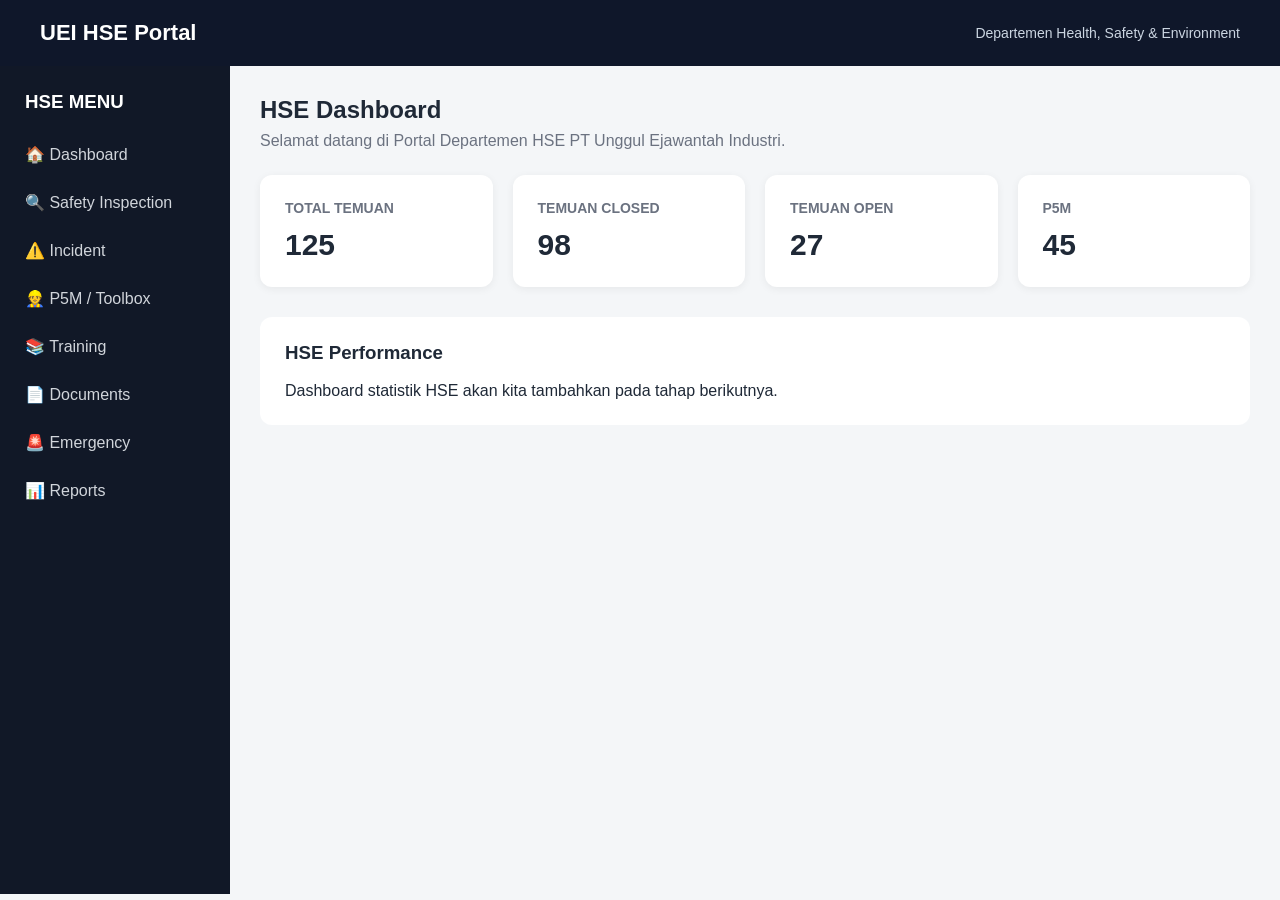
==== index.html @ fe337554 "Create index.html" ====
<!DOCTYPE html>
<html lang="id">
<head>
    <meta charset="UTF-8">
    <meta name="viewport" content="width=device-width, initial-scale=1.0">

    <title>UEI HSE Portal</title>

    <style>
        * {
            box-sizing: border-box;
            margin: 0;
            padding: 0;
        }

        body {
            font-family: Arial, sans-serif;
            background: #f4f6f8;
            color: #1f2937;
        }

        header {
            background: #0f172a;
            color: white;
            padding: 20px 40px;
            display: flex;
            justify-content: space-between;
            align-items: center;
        }

        header h1 {
            font-size: 22px;
        }

        header span {
            font-size: 14px;
            color: #cbd5e1;
        }

        .container {
            display: flex;
            min-height: calc(100vh - 72px);
        }

        .sidebar {
            width: 230px;
            background: #111827;
            color: white;
            padding: 25px 15px;
        }

        .sidebar h3 {
            margin-bottom: 20px;
            padding-left: 10px;
        }

        .sidebar a {
            display: block;
            color: #d1d5db;
            text-decoration: none;
            padding: 12px 10px;
            border-radius: 8px;
            margin-bottom: 5px;
        }

        .sidebar a:hover {
            background: #1f2937;
            color: white;
        }

        .content {
            flex: 1;
            padding: 30px;
        }

        .welcome {
            margin-bottom: 25px;
        }

        .welcome h2 {
            margin-bottom: 8px;
        }

        .welcome p {
            color: #6b7280;
        }

        .cards {
            display: grid;
            grid-template-columns: repeat(4, 1fr);
            gap: 20px;
        }

        .card {
            background: white;
            padding: 25px;
            border-radius: 12px;
            box-shadow: 0 2px 8px rgba(0,0,0,0.06);
        }

        .card h4 {
            color: #6b7280;
            margin-bottom: 12px;
            font-size: 14px;
        }

        .card .number {
            font-size: 30px;
            font-weight: bold;
        }

        .section {
            margin-top: 30px;
            background: white;
            padding: 25px;
            border-radius: 12px;
        }

        @media (max-width: 900px) {
            .cards {
                grid-template-columns: repeat(2, 1fr);
            }

            .sidebar {
                width: 190px;
            }
        }

        @media (max-width: 600px) {
            .sidebar {
                display: none;
            }

            .content {
                padding: 20px;
            }

            .cards {
                grid-template-columns: 1fr;
            }
        }
    </style>
</head>

<body>

<header>
    <h1>UEI HSE Portal</h1>
    <span>Departemen Health, Safety & Environment</span>
</header>

<div class="container">

    <aside class="sidebar">

        <h3>HSE MENU</h3>

        <a href="#">🏠 Dashboard</a>
        <a href="#">🔍 Safety Inspection</a>
        <a href="#">⚠️ Incident</a>
        <a href="#">👷 P5M / Toolbox</a>
        <a href="#">📚 Training</a>
        <a href="#">📄 Documents</a>
        <a href="#">🚨 Emergency</a>
        <a href="#">📊 Reports</a>

    </aside>

    <main class="content">

        <div class="welcome">

            <h2>HSE Dashboard</h2>

            <p>
                Selamat datang di Portal Departemen HSE
                PT Unggul Ejawantah Industri.
            </p>

        </div>

        <div class="cards">

            <div class="card">
                <h4>TOTAL TEMUAN</h4>
                <div class="number">125</div>
            </div>

            <div class="card">
                <h4>TEMUAN CLOSED</h4>
                <div class="number">98</div>
            </div>

            <div class="card">
                <h4>TEMUAN OPEN</h4>
                <div class="number">27</div>
            </div>

            <div class="card">
                <h4>P5M</h4>
                <div class="number">45</div>
            </div>

        </div>

        <div class="section">

            <h3>HSE Performance</h3>

            <br>

            <p>
                Dashboard statistik HSE akan kita tambahkan
                pada tahap berikutnya.
            </p>

        </div>

    </main>

</div>

</body>
</html>
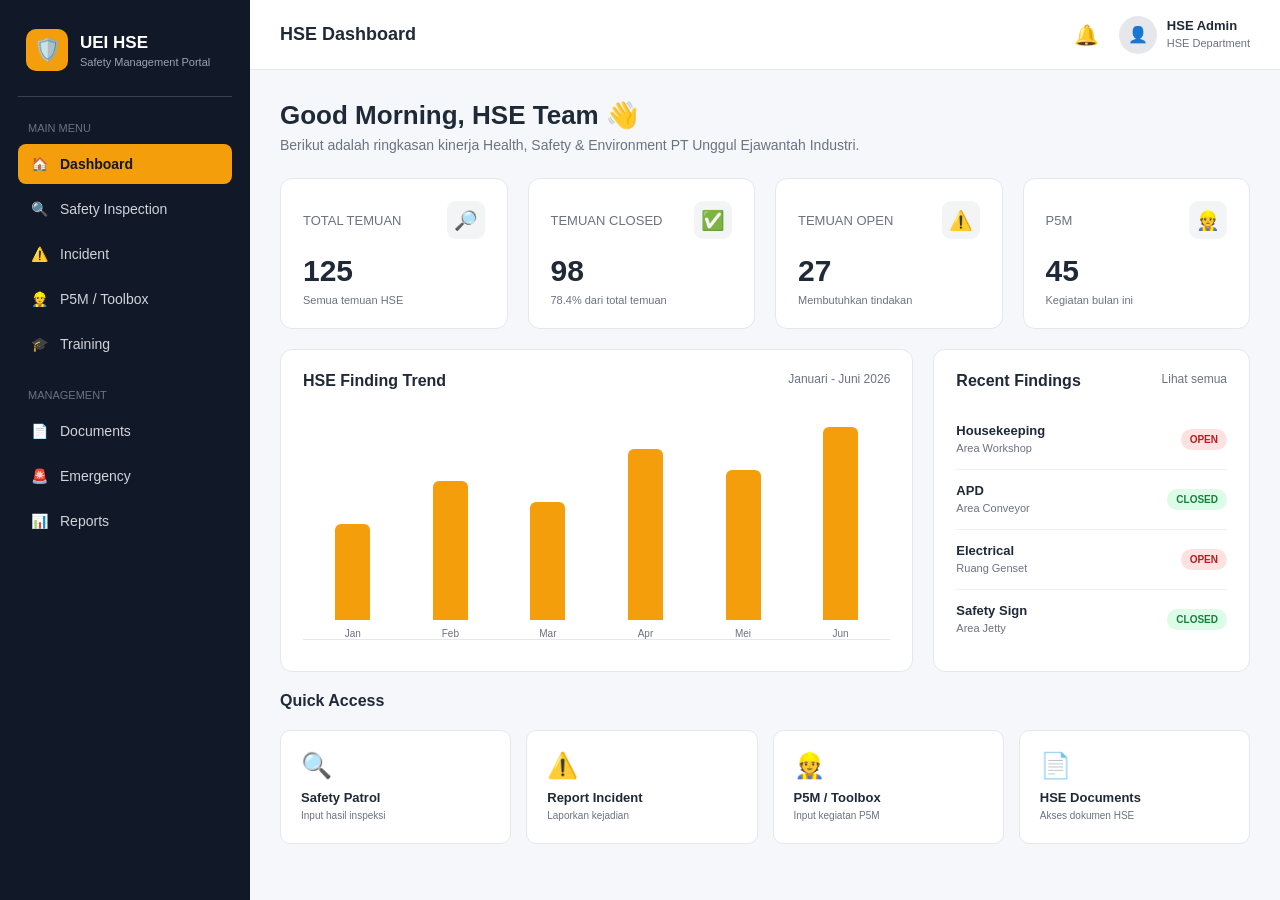
==== commit 01adf7cd: "Update index.html" ====
--- a/index.html
+++ b/index.html
@@ -8,134 +8,421 @@
 
     <style>
         * {
-            box-sizing: border-box;
             margin: 0;
             padding: 0;
+            box-sizing: border-box;
         }
 
         body {
-            font-family: Arial, sans-serif;
-            background: #f4f6f8;
+            font-family: Arial, Helvetica, sans-serif;
+            background: #f5f7fb;
             color: #1f2937;
         }
 
-        header {
-            background: #0f172a;
-            color: white;
-            padding: 20px 40px;
-            display: flex;
-            justify-content: space-between;
-            align-items: center;
-        }
-
-        header h1 {
-            font-size: 22px;
-        }
-
-        header span {
-            font-size: 14px;
-            color: #cbd5e1;
-        }
-
-        .container {
-            display: flex;
-            min-height: calc(100vh - 72px);
-        }
+        /* =========================
+           SIDEBAR
+        ========================= */
 
         .sidebar {
-            width: 230px;
+            position: fixed;
+            left: 0;
+            top: 0;
+            width: 250px;
+            height: 100vh;
             background: #111827;
             color: white;
-            padding: 25px 15px;
-        }
-
-        .sidebar h3 {
-            margin-bottom: 20px;
-            padding-left: 10px;
-        }
-
-        .sidebar a {
-            display: block;
+            padding: 24px 18px;
+        }
+
+        .logo {
+            display: flex;
+            align-items: center;
+            gap: 12px;
+            padding: 5px 8px 25px;
+            border-bottom: 1px solid #374151;
+        }
+
+        .logo-icon {
+            width: 42px;
+            height: 42px;
+            background: #f59e0b;
+            border-radius: 10px;
+            display: flex;
+            align-items: center;
+            justify-content: center;
+            font-size: 22px;
+        }
+
+        .logo h2 {
+            font-size: 17px;
+        }
+
+        .logo p {
+            font-size: 11px;
+            color: #9ca3af;
+            margin-top: 3px;
+        }
+
+        .menu-title {
+            font-size: 11px;
+            color: #6b7280;
+            margin: 25px 10px 10px;
+            text-transform: uppercase;
+        }
+
+        .menu a {
+            display: flex;
+            align-items: center;
+            gap: 12px;
+            padding: 12px 13px;
+            margin-bottom: 5px;
+            border-radius: 8px;
             color: #d1d5db;
             text-decoration: none;
-            padding: 12px 10px;
-            border-radius: 8px;
-            margin-bottom: 5px;
-        }
-
-        .sidebar a:hover {
+            font-size: 14px;
+            transition: 0.2s;
+        }
+
+        .menu a:hover {
             background: #1f2937;
             color: white;
         }
 
+        .menu a.active {
+            background: #f59e0b;
+            color: #111827;
+            font-weight: bold;
+        }
+
+        /* =========================
+           MAIN
+        ========================= */
+
+        .main {
+            margin-left: 250px;
+            min-height: 100vh;
+        }
+
+        /* TOPBAR */
+
+        .topbar {
+            height: 70px;
+            background: white;
+            border-bottom: 1px solid #e5e7eb;
+            display: flex;
+            align-items: center;
+            justify-content: space-between;
+            padding: 0 30px;
+        }
+
+        .topbar h3 {
+            font-size: 18px;
+        }
+
+        .topbar-right {
+            display: flex;
+            align-items: center;
+            gap: 20px;
+        }
+
+        .notification {
+            font-size: 20px;
+        }
+
+        .user {
+            display: flex;
+            align-items: center;
+            gap: 10px;
+        }
+
+        .avatar {
+            width: 38px;
+            height: 38px;
+            background: #e5e7eb;
+            border-radius: 50%;
+            display: flex;
+            align-items: center;
+            justify-content: center;
+        }
+
+        .user-info strong {
+            display: block;
+            font-size: 13px;
+        }
+
+        .user-info span {
+            font-size: 11px;
+            color: #6b7280;
+        }
+
+        /* CONTENT */
+
         .content {
-            flex: 1;
             padding: 30px;
         }
 
-        .welcome {
-            margin-bottom: 25px;
-        }
-
-        .welcome h2 {
-            margin-bottom: 8px;
+        .welcome h1 {
+            font-size: 26px;
+            margin-bottom: 6px;
         }
 
         .welcome p {
             color: #6b7280;
-        }
-
-        .cards {
+            font-size: 14px;
+        }
+
+        /* =========================
+           STAT CARDS
+        ========================= */
+
+        .stats {
             display: grid;
             grid-template-columns: repeat(4, 1fr);
             gap: 20px;
-        }
-
-        .card {
+            margin-top: 25px;
+        }
+
+        .stat-card {
             background: white;
-            padding: 25px;
+            padding: 22px;
             border-radius: 12px;
-            box-shadow: 0 2px 8px rgba(0,0,0,0.06);
-        }
-
-        .card h4 {
+            border: 1px solid #e5e7eb;
+        }
+
+        .stat-header {
+            display: flex;
+            justify-content: space-between;
+            align-items: center;
+        }
+
+        .stat-title {
+            font-size: 13px;
             color: #6b7280;
-            margin-bottom: 12px;
-            font-size: 14px;
-        }
-
-        .card .number {
+        }
+
+        .stat-icon {
+            width: 38px;
+            height: 38px;
+            border-radius: 9px;
+            display: flex;
+            align-items: center;
+            justify-content: center;
+            font-size: 19px;
+            background: #f3f4f6;
+        }
+
+        .stat-number {
             font-size: 30px;
             font-weight: bold;
-        }
-
-        .section {
-            margin-top: 30px;
+            margin-top: 15px;
+        }
+
+        .stat-desc {
+            font-size: 11px;
+            color: #6b7280;
+            margin-top: 6px;
+        }
+
+        /* =========================
+           GRID
+        ========================= */
+
+        .dashboard-grid {
+            display: grid;
+            grid-template-columns: 2fr 1fr;
+            gap: 20px;
+            margin-top: 20px;
+        }
+
+        .panel {
             background: white;
-            padding: 25px;
+            border: 1px solid #e5e7eb;
             border-radius: 12px;
-        }
-
-        @media (max-width: 900px) {
-            .cards {
+            padding: 22px;
+        }
+
+        .panel-header {
+            display: flex;
+            justify-content: space-between;
+            margin-bottom: 20px;
+        }
+
+        .panel-header h3 {
+            font-size: 16px;
+        }
+
+        .panel-header span {
+            font-size: 12px;
+            color: #6b7280;
+        }
+
+        /* =========================
+           CHART
+        ========================= */
+
+        .chart {
+            height: 230px;
+            display: flex;
+            align-items: end;
+            gap: 18px;
+            padding: 15px 10px 0;
+            border-bottom: 1px solid #e5e7eb;
+        }
+
+        .bar-container {
+            flex: 1;
+            height: 100%;
+            display: flex;
+            flex-direction: column;
+            justify-content: end;
+            align-items: center;
+            gap: 8px;
+        }
+
+        .bar {
+            width: 35px;
+            background: #f59e0b;
+            border-radius: 6px 6px 0 0;
+        }
+
+        .month {
+            font-size: 10px;
+            color: #6b7280;
+        }
+
+        /* =========================
+           FINDING
+        ========================= */
+
+        .finding {
+            display: flex;
+            justify-content: space-between;
+            align-items: center;
+            padding: 13px 0;
+            border-bottom: 1px solid #f0f0f0;
+        }
+
+        .finding:last-child {
+            border-bottom: none;
+        }
+
+        .finding-info strong {
+            display: block;
+            font-size: 13px;
+        }
+
+        .finding-info span {
+            font-size: 11px;
+            color: #6b7280;
+        }
+
+        .badge {
+            padding: 5px 9px;
+            border-radius: 20px;
+            font-size: 10px;
+            font-weight: bold;
+        }
+
+        .badge.open {
+            background: #fee2e2;
+            color: #b91c1c;
+        }
+
+        .badge.closed {
+            background: #dcfce7;
+            color: #15803d;
+        }
+
+        /* =========================
+           QUICK MENU
+        ========================= */
+
+        .quick-menu {
+            margin-top: 20px;
+        }
+
+        .quick-grid {
+            display: grid;
+            grid-template-columns: repeat(4, 1fr);
+            gap: 15px;
+            margin-top: 15px;
+        }
+
+        .quick-card {
+            padding: 20px;
+            background: white;
+            border: 1px solid #e5e7eb;
+            border-radius: 10px;
+            text-decoration: none;
+            color: #1f2937;
+            transition: 0.2s;
+        }
+
+        .quick-card:hover {
+            transform: translateY(-2px);
+            border-color: #f59e0b;
+        }
+
+        .quick-card .icon {
+            font-size: 25px;
+            margin-bottom: 10px;
+        }
+
+        .quick-card strong {
+            display: block;
+            font-size: 13px;
+        }
+
+        .quick-card span {
+            font-size: 10px;
+            color: #6b7280;
+        }
+
+        /* =========================
+           RESPONSIVE
+        ========================= */
+
+        @media (max-width: 1000px) {
+
+            .stats {
                 grid-template-columns: repeat(2, 1fr);
             }
 
+            .dashboard-grid {
+                grid-template-columns: 1fr;
+            }
+
+            .quick-grid {
+                grid-template-columns: repeat(2, 1fr);
+            }
+        }
+
+        @media (max-width: 700px) {
+
             .sidebar {
-                width: 190px;
+                width: 70px;
+                padding: 20px 10px;
             }
-        }
-
-        @media (max-width: 600px) {
-            .sidebar {
+
+            .logo div:not(.logo-icon),
+            .menu-title,
+            .menu a span {
                 display: none;
+            }
+
+            .menu a {
+                justify-content: center;
+            }
+
+            .main {
+                margin-left: 70px;
             }
 
             .content {
                 padding: 20px;
             }
 
-            .cards {
+            .stats {
                 grid-template-columns: 1fr;
             }
         }
@@ -144,81 +431,490 @@
 
 <body>
 
-<header>
-    <h1>UEI HSE Portal</h1>
-    <span>Departemen Health, Safety & Environment</span>
-</header>
-
-<div class="container">
-
-    <aside class="sidebar">
-
-        <h3>HSE MENU</h3>
-
-        <a href="#">🏠 Dashboard</a>
-        <a href="#">🔍 Safety Inspection</a>
-        <a href="#">⚠️ Incident</a>
-        <a href="#">👷 P5M / Toolbox</a>
-        <a href="#">📚 Training</a>
-        <a href="#">📄 Documents</a>
-        <a href="#">🚨 Emergency</a>
-        <a href="#">📊 Reports</a>
-
-    </aside>
-
-    <main class="content">
+<!-- =========================
+     SIDEBAR
+========================= -->
+
+<aside class="sidebar">
+
+    <div class="logo">
+
+        <div class="logo-icon">
+            🛡️
+        </div>
+
+        <div>
+            <h2>UEI HSE</h2>
+            <p>Safety Management Portal</p>
+        </div>
+
+    </div>
+
+    <div class="menu-title">
+        Main Menu
+    </div>
+
+    <nav class="menu">
+
+        <a href="#" class="active">
+            🏠 <span>Dashboard</span>
+        </a>
+
+        <a href="#">
+            🔍 <span>Safety Inspection</span>
+        </a>
+
+        <a href="#">
+            ⚠️ <span>Incident</span>
+        </a>
+
+        <a href="#">
+            👷 <span>P5M / Toolbox</span>
+        </a>
+
+        <a href="#">
+            🎓 <span>Training</span>
+        </a>
+
+    </nav>
+
+    <div class="menu-title">
+        Management
+    </div>
+
+    <nav class="menu">
+
+        <a href="#">
+            📄 <span>Documents</span>
+        </a>
+
+        <a href="#">
+            🚨 <span>Emergency</span>
+        </a>
+
+        <a href="#">
+            📊 <span>Reports</span>
+        </a>
+
+    </nav>
+
+</aside>
+
+
+<!-- =========================
+     MAIN
+========================= -->
+
+<main class="main">
+
+    <!-- TOPBAR -->
+
+    <header class="topbar">
+
+        <h3>HSE Dashboard</h3>
+
+        <div class="topbar-right">
+
+            <div class="notification">
+                🔔
+            </div>
+
+            <div class="user">
+
+                <div class="avatar">
+                    👤
+                </div>
+
+                <div class="user-info">
+
+                    <strong>HSE Admin</strong>
+
+                    <span>HSE Department</span>
+
+                </div>
+
+            </div>
+
+        </div>
+
+    </header>
+
+
+    <!-- CONTENT -->
+
+    <section class="content">
 
         <div class="welcome">
 
-            <h2>HSE Dashboard</h2>
+            <h1>Good Morning, HSE Team 👋</h1>
 
             <p>
-                Selamat datang di Portal Departemen HSE
-                PT Unggul Ejawantah Industri.
+                Berikut adalah ringkasan kinerja Health, Safety &
+                Environment PT Unggul Ejawantah Industri.
             </p>
 
         </div>
 
-        <div class="cards">
-
-            <div class="card">
-                <h4>TOTAL TEMUAN</h4>
-                <div class="number">125</div>
+
+        <!-- STATISTICS -->
+
+        <div class="stats">
+
+            <div class="stat-card">
+
+                <div class="stat-header">
+
+                    <span class="stat-title">
+                        TOTAL TEMUAN
+                    </span>
+
+                    <div class="stat-icon">
+                        🔎
+                    </div>
+
+                </div>
+
+                <div class="stat-number">
+                    125
+                </div>
+
+                <div class="stat-desc">
+                    Semua temuan HSE
+                </div>
+
             </div>
 
-            <div class="card">
-                <h4>TEMUAN CLOSED</h4>
-                <div class="number">98</div>
+
+            <div class="stat-card">
+
+                <div class="stat-header">
+
+                    <span class="stat-title">
+                        TEMUAN CLOSED
+                    </span>
+
+                    <div class="stat-icon">
+                        ✅
+                    </div>
+
+                </div>
+
+                <div class="stat-number">
+                    98
+                </div>
+
+                <div class="stat-desc">
+                    78.4% dari total temuan
+                </div>
+
             </div>
 
-            <div class="card">
-                <h4>TEMUAN OPEN</h4>
-                <div class="number">27</div>
+
+            <div class="stat-card">
+
+                <div class="stat-header">
+
+                    <span class="stat-title">
+                        TEMUAN OPEN
+                    </span>
+
+                    <div class="stat-icon">
+                        ⚠️
+                    </div>
+
+                </div>
+
+                <div class="stat-number">
+                    27
+                </div>
+
+                <div class="stat-desc">
+                    Membutuhkan tindakan
+                </div>
+
             </div>
 
-            <div class="card">
-                <h4>P5M</h4>
-                <div class="number">45</div>
+
+            <div class="stat-card">
+
+                <div class="stat-header">
+
+                    <span class="stat-title">
+                        P5M
+                    </span>
+
+                    <div class="stat-icon">
+                        👷
+                    </div>
+
+                </div>
+
+                <div class="stat-number">
+                    45
+                </div>
+
+                <div class="stat-desc">
+                    Kegiatan bulan ini
+                </div>
+
             </div>
 
         </div>
 
-        <div class="section">
-
-            <h3>HSE Performance</h3>
-
-            <br>
-
-            <p>
-                Dashboard statistik HSE akan kita tambahkan
-                pada tahap berikutnya.
-            </p>
+
+        <!-- CHART + FINDING -->
+
+        <div class="dashboard-grid">
+
+
+            <!-- CHART -->
+
+            <div class="panel">
+
+                <div class="panel-header">
+
+                    <h3>
+                        HSE Finding Trend
+                    </h3>
+
+                    <span>
+                        Januari - Juni 2026
+                    </span>
+
+                </div>
+
+
+                <div class="chart">
+
+                    <div class="bar-container">
+                        <div class="bar" style="height: 45%;"></div>
+                        <span class="month">Jan</span>
+                    </div>
+
+                    <div class="bar-container">
+                        <div class="bar" style="height: 65%;"></div>
+                        <span class="month">Feb</span>
+                    </div>
+
+                    <div class="bar-container">
+                        <div class="bar" style="height: 55%;"></div>
+                        <span class="month">Mar</span>
+                    </div>
+
+                    <div class="bar-container">
+                        <div class="bar" style="height: 80%;"></div>
+                        <span class="month">Apr</span>
+                    </div>
+
+                    <div class="bar-container">
+                        <div class="bar" style="height: 70%;"></div>
+                        <span class="month">Mei</span>
+                    </div>
+
+                    <div class="bar-container">
+                        <div class="bar" style="height: 90%;"></div>
+                        <span class="month">Jun</span>
+                    </div>
+
+                </div>
+
+            </div>
+
+
+            <!-- RECENT FINDINGS -->
+
+            <div class="panel">
+
+                <div class="panel-header">
+
+                    <h3>
+                        Recent Findings
+                    </h3>
+
+                    <span>
+                        Lihat semua
+                    </span>
+
+                </div>
+
+
+                <div class="finding">
+
+                    <div class="finding-info">
+
+                        <strong>
+                            Housekeeping
+                        </strong>
+
+                        <span>
+                            Area Workshop
+                        </span>
+
+                    </div>
+
+                    <span class="badge open">
+                        OPEN
+                    </span>
+
+                </div>
+
+
+                <div class="finding">
+
+                    <div class="finding-info">
+
+                        <strong>
+                            APD
+                        </strong>
+
+                        <span>
+                            Area Conveyor
+                        </span>
+
+                    </div>
+
+                    <span class="badge closed">
+                        CLOSED
+                    </span>
+
+                </div>
+
+
+                <div class="finding">
+
+                    <div class="finding-info">
+
+                        <strong>
+                            Electrical
+                        </strong>
+
+                        <span>
+                            Ruang Genset
+                        </span>
+
+                    </div>
+
+                    <span class="badge open">
+                        OPEN
+                    </span>
+
+                </div>
+
+
+                <div class="finding">
+
+                    <div class="finding-info">
+
+                        <strong>
+                            Safety Sign
+                        </strong>
+
+                        <span>
+                            Area Jetty
+                        </span>
+
+                    </div>
+
+                    <span class="badge closed">
+                        CLOSED
+                    </span>
+
+                </div>
+
+            </div>
 
         </div>
 
-    </main>
-
-</div>
+
+        <!-- QUICK ACCESS -->
+
+        <div class="quick-menu">
+
+            <div class="panel-header">
+
+                <h3>
+                    Quick Access
+                </h3>
+
+            </div>
+
+
+            <div class="quick-grid">
+
+                <a href="#" class="quick-card">
+
+                    <div class="icon">
+                        🔍
+                    </div>
+
+                    <strong>
+                        Safety Patrol
+                    </strong>
+
+                    <span>
+                        Input hasil inspeksi
+                    </span>
+
+                </a>
+
+
+                <a href="#" class="quick-card">
+
+                    <div class="icon">
+                        ⚠️
+                    </div>
+
+                    <strong>
+                        Report Incident
+                    </strong>
+
+                    <span>
+                        Laporkan kejadian
+                    </span>
+
+                </a>
+
+
+                <a href="#" class="quick-card">
+
+                    <div class="icon">
+                        👷
+                    </div>
+
+                    <strong>
+                        P5M / Toolbox
+                    </strong>
+
+                    <span>
+                        Input kegiatan P5M
+                    </span>
+
+                </a>
+
+
+                <a href="#" class="quick-card">
+
+                    <div class="icon">
+                        📄
+                    </div>
+
+                    <strong>
+                        HSE Documents
+                    </strong>
+
+                    <span>
+                        Akses dokumen HSE
+                    </span>
+
+                </a>
+
+            </div>
+
+        </div>
+
+    </section>
+
+</main>
 
 </body>
 </html>
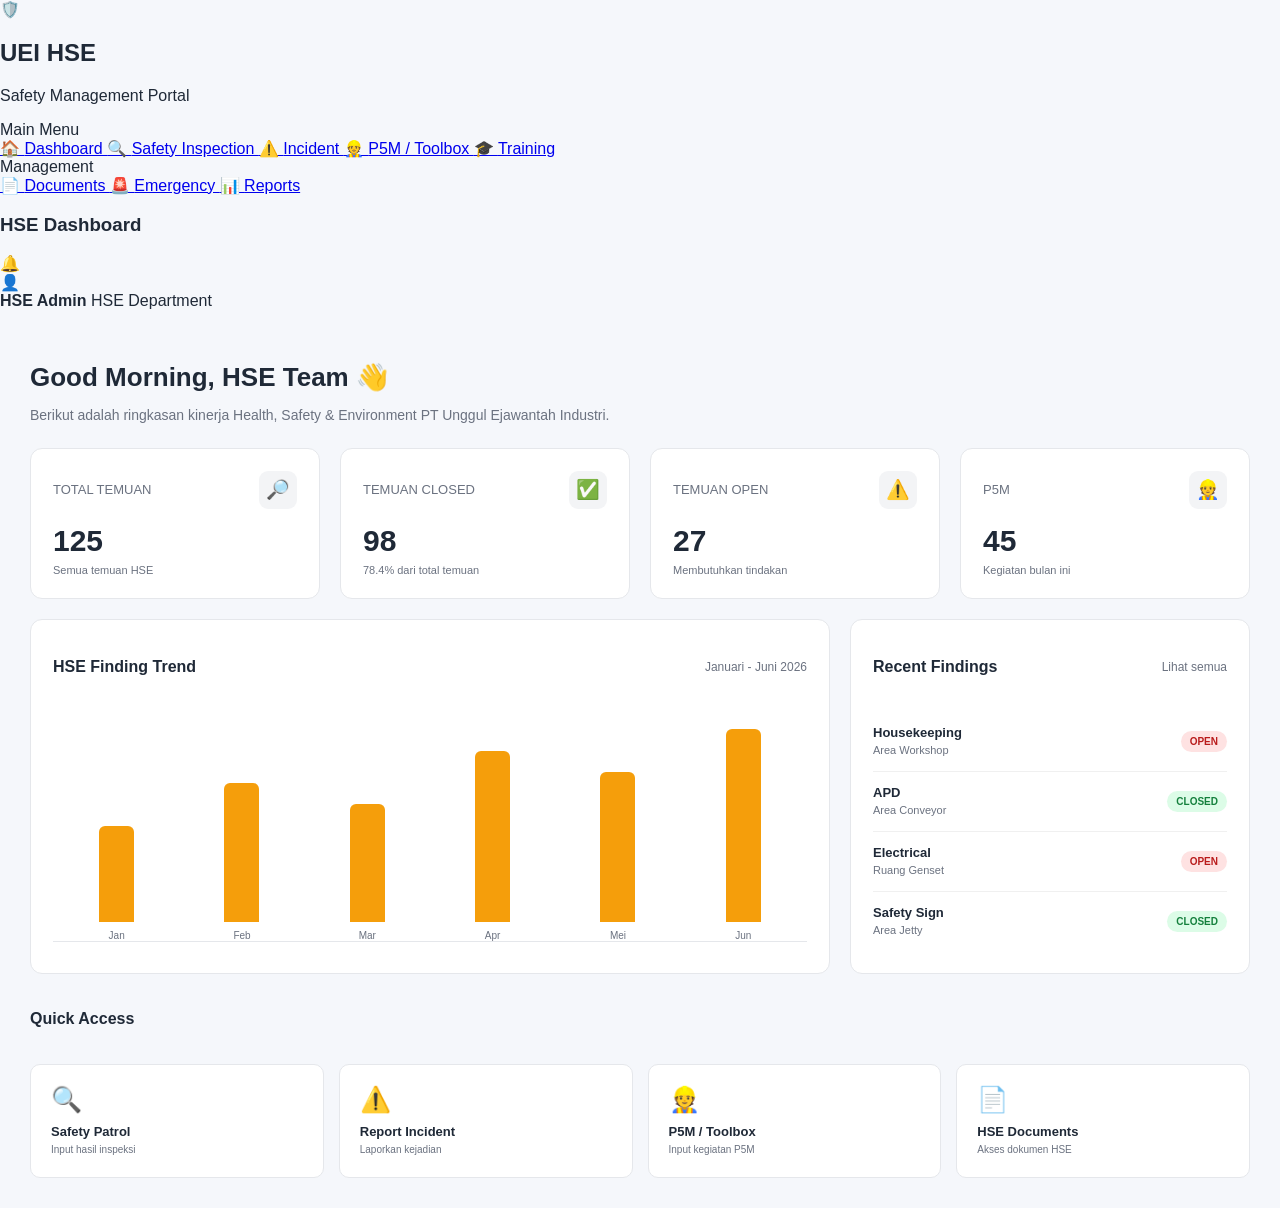
==== commit a9cb39eb: "Update index.html" ====
--- a/index.html
+++ b/index.html
@@ -1,920 +1,895 @@
 <!DOCTYPE html>
 <html lang="id">
+
 <head>
+
     <meta charset="UTF-8">
-    <meta name="viewport" content="width=device-width, initial-scale=1.0">
-
-    <title>UEI HSE Portal</title>
-
-    <style>
-        * {
-            margin: 0;
-            padding: 0;
-            box-sizing: border-box;
-        }
-
-        body {
-            font-family: Arial, Helvetica, sans-serif;
-            background: #f5f7fb;
-            color: #1f2937;
-        }
-
-        /* =========================
-           SIDEBAR
-        ========================= */
-
-        .sidebar {
-            position: fixed;
-            left: 0;
-            top: 0;
-            width: 250px;
-            height: 100vh;
-            background: #111827;
-            color: white;
-            padding: 24px 18px;
-        }
-
-        .logo {
-            display: flex;
-            align-items: center;
-            gap: 12px;
-            padding: 5px 8px 25px;
-            border-bottom: 1px solid #374151;
-        }
-
-        .logo-icon {
-            width: 42px;
-            height: 42px;
-            background: #f59e0b;
-            border-radius: 10px;
-            display: flex;
-            align-items: center;
-            justify-content: center;
-            font-size: 22px;
-        }
-
-        .logo h2 {
-            font-size: 17px;
-        }
-
-        .logo p {
-            font-size: 11px;
-            color: #9ca3af;
-            margin-top: 3px;
-        }
-
-        .menu-title {
-            font-size: 11px;
-            color: #6b7280;
-            margin: 25px 10px 10px;
-            text-transform: uppercase;
-        }
-
-        .menu a {
-            display: flex;
-            align-items: center;
-            gap: 12px;
-            padding: 12px 13px;
-            margin-bottom: 5px;
-            border-radius: 8px;
-            color: #d1d5db;
-            text-decoration: none;
-            font-size: 14px;
-            transition: 0.2s;
-        }
-
-        .menu a:hover {
-            background: #1f2937;
-            color: white;
-        }
-
-        .menu a.active {
-            background: #f59e0b;
-            color: #111827;
-            font-weight: bold;
-        }
-
-        /* =========================
-           MAIN
-        ========================= */
-
-        .main {
-            margin-left: 250px;
-            min-height: 100vh;
-        }
-
-        /* TOPBAR */
-
-        .topbar {
-            height: 70px;
-            background: white;
-            border-bottom: 1px solid #e5e7eb;
-            display: flex;
-            align-items: center;
-            justify-content: space-between;
-            padding: 0 30px;
-        }
-
-        .topbar h3 {
-            font-size: 18px;
-        }
-
-        .topbar-right {
-            display: flex;
-            align-items: center;
-            gap: 20px;
-        }
-
-        .notification {
-            font-size: 20px;
-        }
-
-        .user {
-            display: flex;
-            align-items: center;
-            gap: 10px;
-        }
-
-        .avatar {
-            width: 38px;
-            height: 38px;
-            background: #e5e7eb;
-            border-radius: 50%;
-            display: flex;
-            align-items: center;
-            justify-content: center;
-        }
-
-        .user-info strong {
-            display: block;
-            font-size: 13px;
-        }
-
-        .user-info span {
-            font-size: 11px;
-            color: #6b7280;
-        }
-
-        /* CONTENT */
-
-        .content {
-            padding: 30px;
-        }
-
-        .welcome h1 {
-            font-size: 26px;
-            margin-bottom: 6px;
-        }
-
-        .welcome p {
-            color: #6b7280;
-            font-size: 14px;
-        }
-
-        /* =========================
-           STAT CARDS
-        ========================= */
-
-        .stats {
-            display: grid;
-            grid-template-columns: repeat(4, 1fr);
-            gap: 20px;
-            margin-top: 25px;
-        }
-
-        .stat-card {
-            background: white;
-            padding: 22px;
-            border-radius: 12px;
-            border: 1px solid #e5e7eb;
-        }
-
-        .stat-header {
-            display: flex;
-            justify-content: space-between;
-            align-items: center;
-        }
-
-        .stat-title {
-            font-size: 13px;
-            color: #6b7280;
-        }
-
-        .stat-icon {
-            width: 38px;
-            height: 38px;
-            border-radius: 9px;
-            display: flex;
-            align-items: center;
-            justify-content: center;
-            font-size: 19px;
-            background: #f3f4f6;
-        }
-
-        .stat-number {
-            font-size: 30px;
-            font-weight: bold;
-            margin-top: 15px;
-        }
-
-        .stat-desc {
-            font-size: 11px;
-            color: #6b7280;
-            margin-top: 6px;
-        }
-
-        /* =========================
-           GRID
-        ========================= */
-
-        .dashboard-grid {
-            display: grid;
-            grid-template-columns: 2fr 1fr;
-            gap: 20px;
-            margin-top: 20px;
-        }
-
-        .panel {
-            background: white;
-            border: 1px solid #e5e7eb;
-            border-radius: 12px;
-            padding: 22px;
-        }
-
-        .panel-header {
-            display: flex;
-            justify-content: space-between;
-            margin-bottom: 20px;
-        }
-
-        .panel-header h3 {
-            font-size: 16px;
-        }
-
-        .panel-header span {
-            font-size: 12px;
-            color: #6b7280;
-        }
-
-        /* =========================
-           CHART
-        ========================= */
-
-        .chart {
-            height: 230px;
-            display: flex;
-            align-items: end;
-            gap: 18px;
-            padding: 15px 10px 0;
-            border-bottom: 1px solid #e5e7eb;
-        }
-
-        .bar-container {
-            flex: 1;
-            height: 100%;
-            display: flex;
-            flex-direction: column;
-            justify-content: end;
-            align-items: center;
-            gap: 8px;
-        }
-
-        .bar {
-            width: 35px;
-            background: #f59e0b;
-            border-radius: 6px 6px 0 0;
-        }
-
-        .month {
-            font-size: 10px;
-            color: #6b7280;
-        }
-
-        /* =========================
-           FINDING
-        ========================= */
-
-        .finding {
-            display: flex;
-            justify-content: space-between;
-            align-items: center;
-            padding: 13px 0;
-            border-bottom: 1px solid #f0f0f0;
-        }
-
-        .finding:last-child {
-            border-bottom: none;
-        }
-
-        .finding-info strong {
-            display: block;
-            font-size: 13px;
-        }
-
-        .finding-info span {
-            font-size: 11px;
-            color: #6b7280;
-        }
-
-        .badge {
-            padding: 5px 9px;
-            border-radius: 20px;
-            font-size: 10px;
-            font-weight: bold;
-        }
-
-        .badge.open {
-            background: #fee2e2;
-            color: #b91c1c;
-        }
-
-        .badge.closed {
-            background: #dcfce7;
-            color: #15803d;
-        }
-
-        /* =========================
-           QUICK MENU
-        ========================= */
-
-        .quick-menu {
-            margin-top: 20px;
-        }
-
-        .quick-grid {
-            display: grid;
-            grid-template-columns: repeat(4, 1fr);
-            gap: 15px;
-            margin-top: 15px;
-        }
-
-        .quick-card {
-            padding: 20px;
-            background: white;
-            border: 1px solid #e5e7eb;
-            border-radius: 10px;
-            text-decoration: none;
-            color: #1f2937;
-            transition: 0.2s;
-        }
-
-        .quick-card:hover {
-            transform: translateY(-2px);
-            border-color: #f59e0b;
-        }
-
-        .quick-card .icon {
-            font-size: 25px;
-            margin-bottom: 10px;
-        }
-
-        .quick-card strong {
-            display: block;
-            font-size: 13px;
-        }
-
-        .quick-card span {
-            font-size: 10px;
-            color: #6b7280;
-        }
-
-        /* =========================
-           RESPONSIVE
-        ========================= */
-
-        @media (max-width: 1000px) {
-
-            .stats {
-                grid-template-columns: repeat(2, 1fr);
-            }
-
-            .dashboard-grid {
-                grid-template-columns: 1fr;
-            }
-
-            .quick-grid {
-                grid-template-columns: repeat(2, 1fr);
-            }
-        }
-
-        @media (max-width: 700px) {
-
-            .sidebar {
-                width: 70px;
-                padding: 20px 10px;
-            }
-
-            .logo div:not(.logo-icon),
-            .menu-title,
-            .menu a span {
-                display: none;
-            }
-
-            .menu a {
-                justify-content: center;
-            }
-
-            .main {
-                margin-left: 70px;
-            }
-
-            .content {
-                padding: 20px;
-            }
-
-            .stats {
-                grid-template-columns: 1fr;
-            }
-        }
-    </style>
+
+    <meta name="viewport"
+          content="width=device-width, initial-scale=1.0">
+
+    <title>UEI HSE Portal - Dashboard</title>
+
+    <!-- =========================================
+         GLOBAL STYLE
+    ========================================== -->
+
+    <link rel="stylesheet"
+          href="css/global.css">
+
+
+    <!-- =========================================
+         DASHBOARD STYLE
+    ========================================== -->
+
+    <link rel="stylesheet"
+          href="css/dashboard.css">
+
 </head>
 
-<body>
-
-<!-- =========================
-     SIDEBAR
-========================= -->
-
-<aside class="sidebar">
-
-    <div class="logo">
-
-        <div class="logo-icon">
-            🛡️
+
+<body class="dashboard-page">
+
+
+    <!-- =========================================
+         SIDEBAR
+    ========================================== -->
+
+    <aside class="sidebar">
+
+
+        <!-- LOGO -->
+
+        <div class="logo">
+
+            <div class="logo-icon">
+                🛡️
+            </div>
+
+            <div>
+
+                <h2>UEI HSE</h2>
+
+                <p>
+                    Safety Management Portal
+                </p>
+
+            </div>
+
         </div>
 
-        <div>
-            <h2>UEI HSE</h2>
-            <p>Safety Management Portal</p>
+
+        <!-- MAIN MENU -->
+
+        <div class="menu-title">
+            Main Menu
         </div>
 
-    </div>
-
-    <div class="menu-title">
-        Main Menu
-    </div>
-
-    <nav class="menu">
-
-        <a href="#" class="active">
-            🏠 <span>Dashboard</span>
-        </a>
-
-        <a href="#">
-            🔍 <span>Safety Inspection</span>
-        </a>
-
-        <a href="#">
-            ⚠️ <span>Incident</span>
-        </a>
-
-        <a href="#">
-            👷 <span>P5M / Toolbox</span>
-        </a>
-
-        <a href="#">
-            🎓 <span>Training</span>
-        </a>
-
-    </nav>
-
-    <div class="menu-title">
-        Management
-    </div>
-
-    <nav class="menu">
-
-        <a href="#">
-            📄 <span>Documents</span>
-        </a>
-
-        <a href="#">
-            🚨 <span>Emergency</span>
-        </a>
-
-        <a href="#">
-            📊 <span>Reports</span>
-        </a>
-
-    </nav>
-
-</aside>
-
-
-<!-- =========================
-     MAIN
-========================= -->
-
-<main class="main">
-
-    <!-- TOPBAR -->
-
-    <header class="topbar">
-
-        <h3>HSE Dashboard</h3>
-
-        <div class="topbar-right">
-
-            <div class="notification">
-                🔔
+
+        <nav class="menu">
+
+            <a href="index.html"
+               class="active">
+
+                🏠
+
+                <span>
+                    Dashboard
+                </span>
+
+            </a>
+
+
+            <a href="inspection.html">
+
+                🔍
+
+                <span>
+                    Safety Inspection
+                </span>
+
+            </a>
+
+
+            <a href="incident.html">
+
+                ⚠️
+
+                <span>
+                    Incident
+                </span>
+
+            </a>
+
+
+            <a href="p5m.html">
+
+                👷
+
+                <span>
+                    P5M / Toolbox
+                </span>
+
+            </a>
+
+
+            <a href="training.html">
+
+                🎓
+
+                <span>
+                    Training
+                </span>
+
+            </a>
+
+        </nav>
+
+
+        <!-- MANAGEMENT -->
+
+        <div class="menu-title">
+            Management
+        </div>
+
+
+        <nav class="menu">
+
+
+            <a href="documents.html">
+
+                📄
+
+                <span>
+                    Documents
+                </span>
+
+            </a>
+
+
+            <a href="emergency.html">
+
+                🚨
+
+                <span>
+                    Emergency
+                </span>
+
+            </a>
+
+
+            <a href="reports.html">
+
+                📊
+
+                <span>
+                    Reports
+                </span>
+
+            </a>
+
+
+        </nav>
+
+
+    </aside>
+
+
+
+    <!-- =========================================
+         MAIN AREA
+    ========================================== -->
+
+    <main class="main">
+
+
+        <!-- =====================================
+             TOPBAR
+        ====================================== -->
+
+        <header class="topbar">
+
+
+            <div>
+
+                <h3>
+                    HSE Dashboard
+                </h3>
+
             </div>
 
-            <div class="user">
-
-                <div class="avatar">
-                    👤
-                </div>
-
-                <div class="user-info">
-
-                    <strong>HSE Admin</strong>
-
-                    <span>HSE Department</span>
-
-                </div>
+
+            <div class="topbar-right">
+
+
+                <!-- NOTIFICATION -->
+
+                <div class="notification">
+
+                    🔔
+
+                </div>
+
+
+                <!-- USER -->
+
+                <div class="user">
+
+
+                    <div class="avatar">
+
+                        👤
+
+                    </div>
+
+
+                    <div class="user-info">
+
+                        <strong>
+                            HSE Admin
+                        </strong>
+
+                        <span>
+                            HSE Department
+                        </span>
+
+                    </div>
+
+
+                </div>
+
 
             </div>
 
-        </div>
-
-    </header>
-
-
-    <!-- CONTENT -->
-
-    <section class="content">
-
-        <div class="welcome">
-
-            <h1>Good Morning, HSE Team 👋</h1>
-
-            <p>
-                Berikut adalah ringkasan kinerja Health, Safety &
-                Environment PT Unggul Ejawantah Industri.
-            </p>
-
-        </div>
-
-
-        <!-- STATISTICS -->
-
-        <div class="stats">
-
-            <div class="stat-card">
-
-                <div class="stat-header">
-
-                    <span class="stat-title">
-                        TOTAL TEMUAN
-                    </span>
-
-                    <div class="stat-icon">
-                        🔎
-                    </div>
-
-                </div>
-
-                <div class="stat-number">
-                    125
-                </div>
-
-                <div class="stat-desc">
-                    Semua temuan HSE
-                </div>
+
+        </header>
+
+
+
+        <!-- =====================================
+             DASHBOARD CONTENT
+        ====================================== -->
+
+        <section class="dashboard-content">
+
+
+            <!-- =================================
+                 WELCOME
+            ================================== -->
+
+            <div class="dashboard-welcome">
+
+
+                <h1>
+                    Good Morning, HSE Team 👋
+                </h1>
+
+
+                <p>
+                    Berikut adalah ringkasan kinerja
+                    Health, Safety & Environment
+                    PT Unggul Ejawantah Industri.
+                </p>
+
 
             </div>
 
 
-            <div class="stat-card">
-
-                <div class="stat-header">
-
-                    <span class="stat-title">
-                        TEMUAN CLOSED
-                    </span>
-
-                    <div class="stat-icon">
-                        ✅
-                    </div>
-
-                </div>
-
-                <div class="stat-number">
-                    98
-                </div>
-
-                <div class="stat-desc">
-                    78.4% dari total temuan
-                </div>
+
+            <!-- =================================
+                 STATISTICS
+            ================================== -->
+
+            <div class="dashboard-stats">
+
+
+                <!-- TOTAL FINDINGS -->
+
+                <div class="dashboard-stat-card">
+
+
+                    <div class="dashboard-stat-header">
+
+
+                        <span class="dashboard-stat-title">
+
+                            TOTAL TEMUAN
+
+                        </span>
+
+
+                        <div class="dashboard-stat-icon">
+
+                            🔎
+
+                        </div>
+
+
+                    </div>
+
+
+                    <div class="dashboard-stat-number">
+
+                        125
+
+                    </div>
+
+
+                    <div class="dashboard-stat-desc">
+
+                        Semua temuan HSE
+
+                    </div>
+
+
+                </div>
+
+
+
+                <!-- CLOSED -->
+
+                <div class="dashboard-stat-card">
+
+
+                    <div class="dashboard-stat-header">
+
+
+                        <span class="dashboard-stat-title">
+
+                            TEMUAN CLOSED
+
+                        </span>
+
+
+                        <div class="dashboard-stat-icon">
+
+                            ✅
+
+                        </div>
+
+
+                    </div>
+
+
+                    <div class="dashboard-stat-number">
+
+                        98
+
+                    </div>
+
+
+                    <div class="dashboard-stat-desc">
+
+                        78.4% dari total temuan
+
+                    </div>
+
+
+                </div>
+
+
+
+                <!-- OPEN -->
+
+                <div class="dashboard-stat-card">
+
+
+                    <div class="dashboard-stat-header">
+
+
+                        <span class="dashboard-stat-title">
+
+                            TEMUAN OPEN
+
+                        </span>
+
+
+                        <div class="dashboard-stat-icon">
+
+                            ⚠️
+
+                        </div>
+
+
+                    </div>
+
+
+                    <div class="dashboard-stat-number">
+
+                        27
+
+                    </div>
+
+
+                    <div class="dashboard-stat-desc">
+
+                        Membutuhkan tindakan
+
+                    </div>
+
+
+                </div>
+
+
+
+                <!-- P5M -->
+
+                <div class="dashboard-stat-card">
+
+
+                    <div class="dashboard-stat-header">
+
+
+                        <span class="dashboard-stat-title">
+
+                            P5M
+
+                        </span>
+
+
+                        <div class="dashboard-stat-icon">
+
+                            👷
+
+                        </div>
+
+
+                    </div>
+
+
+                    <div class="dashboard-stat-number">
+
+                        45
+
+                    </div>
+
+
+                    <div class="dashboard-stat-desc">
+
+                        Kegiatan bulan ini
+
+                    </div>
+
+
+                </div>
+
 
             </div>
 
 
-            <div class="stat-card">
-
-                <div class="stat-header">
-
-                    <span class="stat-title">
-                        TEMUAN OPEN
-                    </span>
-
-                    <div class="stat-icon">
-                        ⚠️
-                    </div>
-
-                </div>
-
-                <div class="stat-number">
-                    27
-                </div>
-
-                <div class="stat-desc">
-                    Membutuhkan tindakan
-                </div>
+
+            <!-- =================================
+                 DASHBOARD GRID
+            ================================== -->
+
+            <div class="dashboard-grid">
+
+
+                <!-- =================================
+                     HSE FINDING TREND
+                ================================== -->
+
+                <div class="dashboard-panel">
+
+
+                    <div class="dashboard-panel-header">
+
+
+                        <h3>
+                            HSE Finding Trend
+                        </h3>
+
+
+                        <span>
+                            Januari - Juni 2026
+                        </span>
+
+
+                    </div>
+
+
+
+                    <div class="dashboard-chart">
+
+
+                        <div class="dashboard-bar-container">
+
+                            <div class="dashboard-bar"
+                                 style="height:45%;">
+                            </div>
+
+                            <span class="dashboard-month">
+                                Jan
+                            </span>
+
+                        </div>
+
+
+                        <div class="dashboard-bar-container">
+
+                            <div class="dashboard-bar"
+                                 style="height:65%;">
+                            </div>
+
+                            <span class="dashboard-month">
+                                Feb
+                            </span>
+
+                        </div>
+
+
+                        <div class="dashboard-bar-container">
+
+                            <div class="dashboard-bar"
+                                 style="height:55%;">
+                            </div>
+
+                            <span class="dashboard-month">
+                                Mar
+                            </span>
+
+                        </div>
+
+
+                        <div class="dashboard-bar-container">
+
+                            <div class="dashboard-bar"
+                                 style="height:80%;">
+                            </div>
+
+                            <span class="dashboard-month">
+                                Apr
+                            </span>
+
+                        </div>
+
+
+                        <div class="dashboard-bar-container">
+
+                            <div class="dashboard-bar"
+                                 style="height:70%;">
+                            </div>
+
+                            <span class="dashboard-month">
+                                Mei
+                            </span>
+
+                        </div>
+
+
+                        <div class="dashboard-bar-container">
+
+                            <div class="dashboard-bar"
+                                 style="height:90%;">
+                            </div>
+
+                            <span class="dashboard-month">
+                                Jun
+                            </span>
+
+                        </div>
+
+
+                    </div>
+
+
+                </div>
+
+
+
+                <!-- =================================
+                     RECENT FINDINGS
+                ================================== -->
+
+                <div class="dashboard-panel">
+
+
+                    <div class="dashboard-panel-header">
+
+
+                        <h3>
+                            Recent Findings
+                        </h3>
+
+
+                        <span>
+                            Lihat semua
+                        </span>
+
+
+                    </div>
+
+
+
+                    <!-- FINDING 1 -->
+
+                    <div class="dashboard-finding">
+
+
+                        <div class="dashboard-finding-info">
+
+                            <strong>
+                                Housekeeping
+                            </strong>
+
+                            <span>
+                                Area Workshop
+                            </span>
+
+                        </div>
+
+
+                        <span class="dashboard-badge dashboard-badge-open">
+
+                            OPEN
+
+                        </span>
+
+
+                    </div>
+
+
+
+                    <!-- FINDING 2 -->
+
+                    <div class="dashboard-finding">
+
+
+                        <div class="dashboard-finding-info">
+
+                            <strong>
+                                APD
+                            </strong>
+
+                            <span>
+                                Area Conveyor
+                            </span>
+
+                        </div>
+
+
+                        <span class="dashboard-badge dashboard-badge-closed">
+
+                            CLOSED
+
+                        </span>
+
+
+                    </div>
+
+
+
+                    <!-- FINDING 3 -->
+
+                    <div class="dashboard-finding">
+
+
+                        <div class="dashboard-finding-info">
+
+                            <strong>
+                                Electrical
+                            </strong>
+
+                            <span>
+                                Ruang Genset
+                            </span>
+
+                        </div>
+
+
+                        <span class="dashboard-badge dashboard-badge-open">
+
+                            OPEN
+
+                        </span>
+
+
+                    </div>
+
+
+
+                    <!-- FINDING 4 -->
+
+                    <div class="dashboard-finding">
+
+
+                        <div class="dashboard-finding-info">
+
+                            <strong>
+                                Safety Sign
+                            </strong>
+
+                            <span>
+                                Area Jetty
+                            </span>
+
+                        </div>
+
+
+                        <span class="dashboard-badge dashboard-badge-closed">
+
+                            CLOSED
+
+                        </span>
+
+
+                    </div>
+
+
+                </div>
+
 
             </div>
 
 
-            <div class="stat-card">
-
-                <div class="stat-header">
-
-                    <span class="stat-title">
-                        P5M
-                    </span>
-
-                    <div class="stat-icon">
-                        👷
-                    </div>
-
-                </div>
-
-                <div class="stat-number">
-                    45
-                </div>
-
-                <div class="stat-desc">
-                    Kegiatan bulan ini
-                </div>
+
+            <!-- =================================
+                 QUICK ACCESS
+            ================================== -->
+
+            <div class="dashboard-quick">
+
+
+                <div class="dashboard-panel-header">
+
+
+                    <h3>
+                        Quick Access
+                    </h3>
+
+
+                </div>
+
+
+
+                <div class="dashboard-quick-grid">
+
+
+                    <!-- SAFETY PATROL -->
+
+                    <a href="inspection.html"
+                       class="dashboard-quick-card">
+
+
+                        <div class="dashboard-quick-icon">
+
+                            🔍
+
+                        </div>
+
+
+                        <strong>
+
+                            Safety Patrol
+
+                        </strong>
+
+
+                        <span>
+
+                            Input hasil inspeksi
+
+                        </span>
+
+
+                    </a>
+
+
+
+                    <!-- INCIDENT -->
+
+                    <a href="incident.html"
+                       class="dashboard-quick-card">
+
+
+                        <div class="dashboard-quick-icon">
+
+                            ⚠️
+
+                        </div>
+
+
+                        <strong>
+
+                            Report Incident
+
+                        </strong>
+
+
+                        <span>
+
+                            Laporkan kejadian
+
+                        </span>
+
+
+                    </a>
+
+
+
+                    <!-- P5M -->
+
+                    <a href="p5m.html"
+                       class="dashboard-quick-card">
+
+
+                        <div class="dashboard-quick-icon">
+
+                            👷
+
+                        </div>
+
+
+                        <strong>
+
+                            P5M / Toolbox
+
+                        </strong>
+
+
+                        <span>
+
+                            Input kegiatan P5M
+
+                        </span>
+
+
+                    </a>
+
+
+
+                    <!-- DOCUMENTS -->
+
+                    <a href="documents.html"
+                       class="dashboard-quick-card">
+
+
+                        <div class="dashboard-quick-icon">
+
+                            📄
+
+                        </div>
+
+
+                        <strong>
+
+                            HSE Documents
+
+                        </strong>
+
+
+                        <span>
+
+                            Akses dokumen HSE
+
+                        </span>
+
+
+                    </a>
+
+
+                </div>
+
 
             </div>
 
-        </div>
-
-
-        <!-- CHART + FINDING -->
-
-        <div class="dashboard-grid">
-
-
-            <!-- CHART -->
-
-            <div class="panel">
-
-                <div class="panel-header">
-
-                    <h3>
-                        HSE Finding Trend
-                    </h3>
-
-                    <span>
-                        Januari - Juni 2026
-                    </span>
-
-                </div>
-
-
-                <div class="chart">
-
-                    <div class="bar-container">
-                        <div class="bar" style="height: 45%;"></div>
-                        <span class="month">Jan</span>
-                    </div>
-
-                    <div class="bar-container">
-                        <div class="bar" style="height: 65%;"></div>
-                        <span class="month">Feb</span>
-                    </div>
-
-                    <div class="bar-container">
-                        <div class="bar" style="height: 55%;"></div>
-                        <span class="month">Mar</span>
-                    </div>
-
-                    <div class="bar-container">
-                        <div class="bar" style="height: 80%;"></div>
-                        <span class="month">Apr</span>
-                    </div>
-
-                    <div class="bar-container">
-                        <div class="bar" style="height: 70%;"></div>
-                        <span class="month">Mei</span>
-                    </div>
-
-                    <div class="bar-container">
-                        <div class="bar" style="height: 90%;"></div>
-                        <span class="month">Jun</span>
-                    </div>
-
-                </div>
-
-            </div>
-
-
-            <!-- RECENT FINDINGS -->
-
-            <div class="panel">
-
-                <div class="panel-header">
-
-                    <h3>
-                        Recent Findings
-                    </h3>
-
-                    <span>
-                        Lihat semua
-                    </span>
-
-                </div>
-
-
-                <div class="finding">
-
-                    <div class="finding-info">
-
-                        <strong>
-                            Housekeeping
-                        </strong>
-
-                        <span>
-                            Area Workshop
-                        </span>
-
-                    </div>
-
-                    <span class="badge open">
-                        OPEN
-                    </span>
-
-                </div>
-
-
-                <div class="finding">
-
-                    <div class="finding-info">
-
-                        <strong>
-                            APD
-                        </strong>
-
-                        <span>
-                            Area Conveyor
-                        </span>
-
-                    </div>
-
-                    <span class="badge closed">
-                        CLOSED
-                    </span>
-
-                </div>
-
-
-                <div class="finding">
-
-                    <div class="finding-info">
-
-                        <strong>
-                            Electrical
-                        </strong>
-
-                        <span>
-                            Ruang Genset
-                        </span>
-
-                    </div>
-
-                    <span class="badge open">
-                        OPEN
-                    </span>
-
-                </div>
-
-
-                <div class="finding">
-
-                    <div class="finding-info">
-
-                        <strong>
-                            Safety Sign
-                        </strong>
-
-                        <span>
-                            Area Jetty
-                        </span>
-
-                    </div>
-
-                    <span class="badge closed">
-                        CLOSED
-                    </span>
-
-                </div>
-
-            </div>
-
-        </div>
-
-
-        <!-- QUICK ACCESS -->
-
-        <div class="quick-menu">
-
-            <div class="panel-header">
-
-                <h3>
-                    Quick Access
-                </h3>
-
-            </div>
-
-
-            <div class="quick-grid">
-
-                <a href="#" class="quick-card">
-
-                    <div class="icon">
-                        🔍
-                    </div>
-
-                    <strong>
-                        Safety Patrol
-                    </strong>
-
-                    <span>
-                        Input hasil inspeksi
-                    </span>
-
-                </a>
-
-
-                <a href="#" class="quick-card">
-
-                    <div class="icon">
-                        ⚠️
-                    </div>
-
-                    <strong>
-                        Report Incident
-                    </strong>
-
-                    <span>
-                        Laporkan kejadian
-                    </span>
-
-                </a>
-
-
-                <a href="#" class="quick-card">
-
-                    <div class="icon">
-                        👷
-                    </div>
-
-                    <strong>
-                        P5M / Toolbox
-                    </strong>
-
-                    <span>
-                        Input kegiatan P5M
-                    </span>
-
-                </a>
-
-
-                <a href="#" class="quick-card">
-
-                    <div class="icon">
-                        📄
-                    </div>
-
-                    <strong>
-                        HSE Documents
-                    </strong>
-
-                    <span>
-                        Akses dokumen HSE
-                    </span>
-
-                </a>
-
-            </div>
-
-        </div>
-
-    </section>
-
-</main>
+
+        </section>
+
+
+    </main>
+
+
+
+    <!-- =========================================
+         JAVASCRIPT
+    ========================================== -->
+
+    <script src="js/global.js"></script>
+
+    <script src="js/dashboard.js"></script>
+
 
 </body>
+
 </html>
--- a/css/global.css
+++ b/css/global.css
@@ -0,0 +1,19 @@
+/* Global UEI HSE Portal Styles */
+
+:root {
+    --uei-dark: #111827;
+    --uei-orange: #f59e0b;
+    --uei-light: #f5f7fb;
+    --uei-border: #e5e7eb;
+    --uei-text: #1f2937;
+    --uei-muted: #6b7280;
+}
+
+* {
+    box-sizing: border-box;
+}
+
+body {
+    margin: 0;
+    font-family: Arial, Helvetica, sans-serif;
+}
--- a/css/dashboard.css
+++ b/css/dashboard.css
@@ -0,0 +1,260 @@
+/* =========================================
+   UEI HSE PORTAL
+   DASHBOARD STYLE
+========================================= */
+
+.dashboard-page {
+    background: #f5f7fb;
+    color: #1f2937;
+}
+
+.dashboard-content {
+    padding: 30px;
+}
+
+/* WELCOME */
+
+.dashboard-welcome {
+    margin-bottom: 25px;
+}
+
+.dashboard-welcome h1 {
+    font-size: 26px;
+    margin-bottom: 6px;
+}
+
+.dashboard-welcome p {
+    color: #6b7280;
+    font-size: 14px;
+}
+
+/* STATISTICS */
+
+.dashboard-stats {
+    display: grid;
+    grid-template-columns: repeat(4, 1fr);
+    gap: 20px;
+}
+
+.dashboard-stat-card {
+    background: white;
+    padding: 22px;
+    border-radius: 12px;
+    border: 1px solid #e5e7eb;
+}
+
+.dashboard-stat-header {
+    display: flex;
+    justify-content: space-between;
+    align-items: center;
+}
+
+.dashboard-stat-title {
+    font-size: 13px;
+    color: #6b7280;
+}
+
+.dashboard-stat-icon {
+    width: 38px;
+    height: 38px;
+    border-radius: 9px;
+    background: #f3f4f6;
+    display: flex;
+    align-items: center;
+    justify-content: center;
+    font-size: 19px;
+}
+
+.dashboard-stat-number {
+    font-size: 30px;
+    font-weight: bold;
+    margin-top: 15px;
+}
+
+.dashboard-stat-desc {
+    font-size: 11px;
+    color: #6b7280;
+    margin-top: 6px;
+}
+
+/* MAIN GRID */
+
+.dashboard-grid {
+    display: grid;
+    grid-template-columns: 2fr 1fr;
+    gap: 20px;
+    margin-top: 20px;
+}
+
+.dashboard-panel {
+    background: white;
+    border: 1px solid #e5e7eb;
+    border-radius: 12px;
+    padding: 22px;
+}
+
+.dashboard-panel-header {
+    display: flex;
+    justify-content: space-between;
+    align-items: center;
+    margin-bottom: 20px;
+}
+
+.dashboard-panel-header h3 {
+    font-size: 16px;
+}
+
+.dashboard-panel-header span {
+    font-size: 12px;
+    color: #6b7280;
+}
+
+/* CHART */
+
+.dashboard-chart {
+    height: 230px;
+    display: flex;
+    align-items: end;
+    gap: 18px;
+    padding: 15px 10px 0;
+    border-bottom: 1px solid #e5e7eb;
+}
+
+.dashboard-bar-container {
+    flex: 1;
+    height: 100%;
+    display: flex;
+    flex-direction: column;
+    justify-content: end;
+    align-items: center;
+    gap: 8px;
+}
+
+.dashboard-bar {
+    width: 35px;
+    background: #f59e0b;
+    border-radius: 6px 6px 0 0;
+}
+
+.dashboard-month {
+    font-size: 10px;
+    color: #6b7280;
+}
+
+/* FINDINGS */
+
+.dashboard-finding {
+    display: flex;
+    justify-content: space-between;
+    align-items: center;
+    padding: 13px 0;
+    border-bottom: 1px solid #f0f0f0;
+}
+
+.dashboard-finding:last-child {
+    border-bottom: none;
+}
+
+.dashboard-finding-info strong {
+    display: block;
+    font-size: 13px;
+}
+
+.dashboard-finding-info span {
+    font-size: 11px;
+    color: #6b7280;
+}
+
+/* STATUS */
+
+.dashboard-badge {
+    padding: 5px 9px;
+    border-radius: 20px;
+    font-size: 10px;
+    font-weight: bold;
+}
+
+.dashboard-badge-open {
+    background: #fee2e2;
+    color: #b91c1c;
+}
+
+.dashboard-badge-closed {
+    background: #dcfce7;
+    color: #15803d;
+}
+
+/* QUICK ACCESS */
+
+.dashboard-quick {
+    margin-top: 20px;
+}
+
+.dashboard-quick-grid {
+    display: grid;
+    grid-template-columns: repeat(4, 1fr);
+    gap: 15px;
+}
+
+.dashboard-quick-card {
+    display: block;
+    padding: 20px;
+    background: white;
+    border: 1px solid #e5e7eb;
+    border-radius: 10px;
+    text-decoration: none;
+    color: #1f2937;
+    transition: 0.2s;
+}
+
+.dashboard-quick-card:hover {
+    transform: translateY(-2px);
+    border-color: #f59e0b;
+}
+
+.dashboard-quick-icon {
+    font-size: 25px;
+    margin-bottom: 10px;
+}
+
+.dashboard-quick-card strong {
+    display: block;
+    font-size: 13px;
+}
+
+.dashboard-quick-card span {
+    font-size: 10px;
+    color: #6b7280;
+}
+
+/* RESPONSIVE */
+
+@media (max-width: 1000px) {
+
+    .dashboard-stats {
+        grid-template-columns: repeat(2, 1fr);
+    }
+
+    .dashboard-grid {
+        grid-template-columns: 1fr;
+    }
+
+    .dashboard-quick-grid {
+        grid-template-columns: repeat(2, 1fr);
+    }
+}
+
+@media (max-width: 700px) {
+
+    .dashboard-content {
+        padding: 20px;
+    }
+
+    .dashboard-stats {
+        grid-template-columns: 1fr;
+    }
+
+    .dashboard-quick-grid {
+        grid-template-columns: 1fr;
+    }
+}
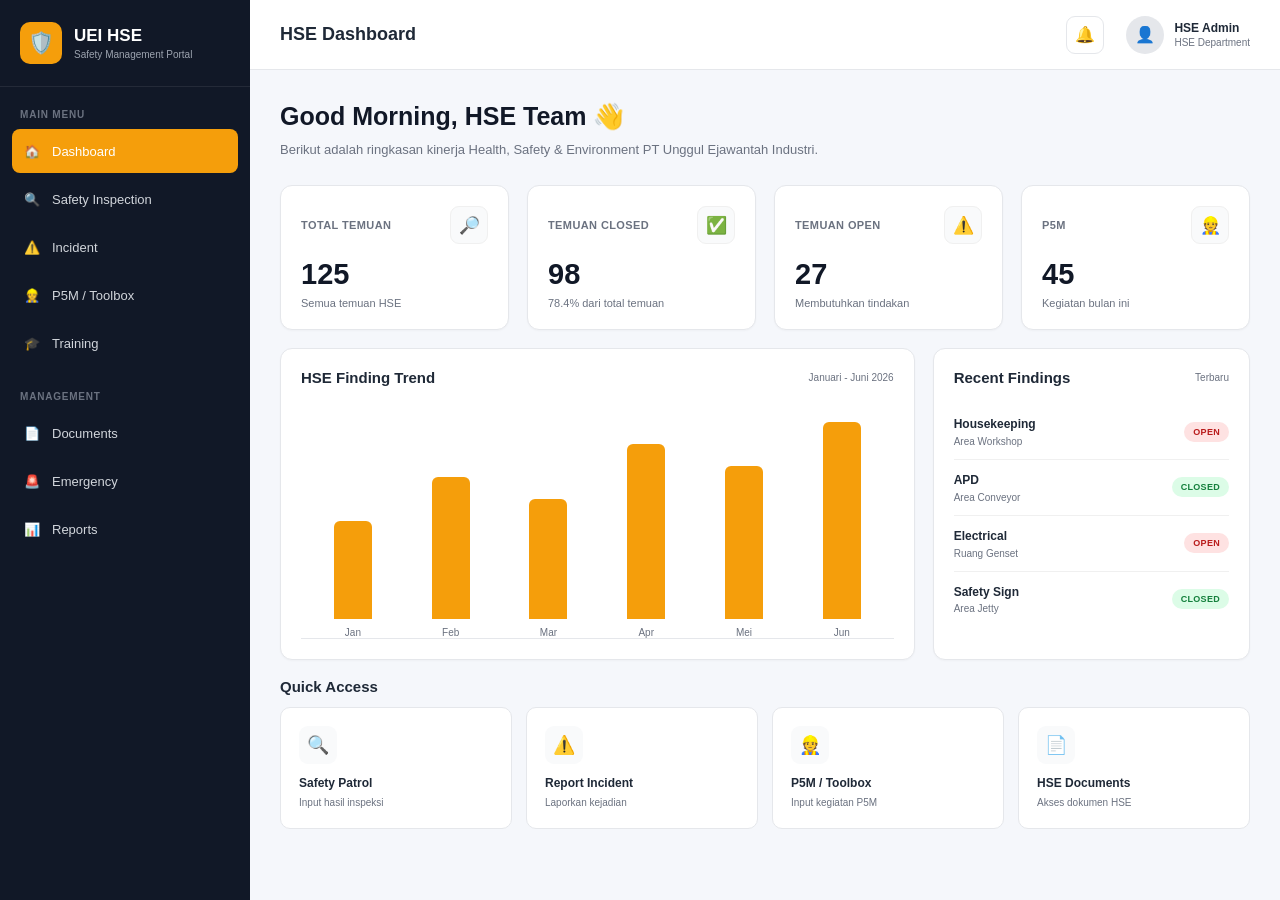
==== commit 58c72c24: "Update index.html" ====
--- a/index.html
+++ b/index.html
@@ -10,25 +10,16 @@
 
     <title>UEI HSE Portal - Dashboard</title>
 
-    <!-- =========================================
-         GLOBAL STYLE
-    ========================================== -->
-
     <link rel="stylesheet"
           href="css/global.css">
 
-
-    <!-- =========================================
-         DASHBOARD STYLE
-    ========================================== -->
-
     <link rel="stylesheet"
           href="css/dashboard.css">
 
 </head>
 
 
-<body class="dashboard-page">
+<body>
 
 
     <!-- =========================================
@@ -38,8 +29,6 @@
     <aside class="sidebar">
 
 
-        <!-- LOGO -->
-
         <div class="logo">
 
             <div class="logo-icon">
@@ -59,8 +48,6 @@
         </div>
 
 
-        <!-- MAIN MENU -->
-
         <div class="menu-title">
             Main Menu
         </div>
@@ -68,6 +55,7 @@
 
         <nav class="menu">
 
+
             <a href="index.html"
                class="active">
 
@@ -123,10 +111,9 @@
 
             </a>
 
+
         </nav>
 
-
-        <!-- MANAGEMENT -->
 
         <div class="menu-title">
             Management
@@ -177,49 +164,35 @@
 
 
     <!-- =========================================
-         MAIN AREA
+         MAIN
     ========================================== -->
 
     <main class="main">
 
 
-        <!-- =====================================
-             TOPBAR
-        ====================================== -->
+        <!-- TOPBAR -->
 
         <header class="topbar">
 
 
-            <div>
-
-                <h3>
-                    HSE Dashboard
-                </h3>
-
-            </div>
+            <h3>
+                HSE Dashboard
+            </h3>
 
 
             <div class="topbar-right">
 
 
-                <!-- NOTIFICATION -->
-
                 <div class="notification">
-
                     🔔
-
-                </div>
-
-
-                <!-- USER -->
+                </div>
+
 
                 <div class="user">
 
 
                     <div class="avatar">
-
                         👤
-
                     </div>
 
 
@@ -247,23 +220,19 @@
 
 
         <!-- =====================================
-             DASHBOARD CONTENT
+             CONTENT
         ====================================== -->
 
         <section class="dashboard-content">
 
 
-            <!-- =================================
-                 WELCOME
-            ================================== -->
+            <!-- WELCOME -->
 
             <div class="dashboard-welcome">
-
 
                 <h1>
                     Good Morning, HSE Team 👋
                 </h1>
-
 
                 <p>
                     Berikut adalah ringkasan kinerja
@@ -271,7 +240,6 @@
                     PT Unggul Ejawantah Industri.
                 </p>
 
-
             </div>
 
 
@@ -283,171 +251,119 @@
             <div class="dashboard-stats">
 
 
-                <!-- TOTAL FINDINGS -->
-
                 <div class="dashboard-stat-card">
 
 
                     <div class="dashboard-stat-header">
 
-
                         <span class="dashboard-stat-title">
-
                             TOTAL TEMUAN
-
-                        </span>
-
+                        </span>
 
                         <div class="dashboard-stat-icon">
-
                             🔎
-
-                        </div>
-
+                        </div>
 
                     </div>
 
 
                     <div class="dashboard-stat-number">
-
                         125
-
                     </div>
 
 
                     <div class="dashboard-stat-desc">
-
                         Semua temuan HSE
-
-                    </div>
-
-
-                </div>
-
-
-
-                <!-- CLOSED -->
+                    </div>
+
+
+                </div>
+
+
 
                 <div class="dashboard-stat-card">
 
 
                     <div class="dashboard-stat-header">
 
-
                         <span class="dashboard-stat-title">
-
                             TEMUAN CLOSED
-
-                        </span>
-
+                        </span>
 
                         <div class="dashboard-stat-icon">
-
                             ✅
-
-                        </div>
-
+                        </div>
 
                     </div>
 
 
                     <div class="dashboard-stat-number">
-
                         98
-
                     </div>
 
 
                     <div class="dashboard-stat-desc">
-
                         78.4% dari total temuan
-
-                    </div>
-
-
-                </div>
-
-
-
-                <!-- OPEN -->
+                    </div>
+
+
+                </div>
+
+
 
                 <div class="dashboard-stat-card">
 
 
                     <div class="dashboard-stat-header">
 
-
                         <span class="dashboard-stat-title">
-
                             TEMUAN OPEN
-
-                        </span>
-
+                        </span>
 
                         <div class="dashboard-stat-icon">
-
                             ⚠️
-
-                        </div>
-
+                        </div>
 
                     </div>
 
 
                     <div class="dashboard-stat-number">
-
                         27
-
                     </div>
 
 
                     <div class="dashboard-stat-desc">
-
                         Membutuhkan tindakan
-
-                    </div>
-
-
-                </div>
-
-
-
-                <!-- P5M -->
+                    </div>
+
+
+                </div>
+
+
 
                 <div class="dashboard-stat-card">
 
 
                     <div class="dashboard-stat-header">
 
-
                         <span class="dashboard-stat-title">
-
                             P5M
-
-                        </span>
-
+                        </span>
 
                         <div class="dashboard-stat-icon">
-
                             👷
-
-                        </div>
-
+                        </div>
 
                     </div>
 
 
                     <div class="dashboard-stat-number">
-
                         45
-
                     </div>
 
 
                     <div class="dashboard-stat-desc">
-
                         Kegiatan bulan ini
-
                     </div>
 
 
@@ -459,34 +375,28 @@
 
 
             <!-- =================================
-                 DASHBOARD GRID
+                 CHART + FINDINGS
             ================================== -->
 
             <div class="dashboard-grid">
 
 
-                <!-- =================================
-                     HSE FINDING TREND
-                ================================== -->
+                <!-- CHART -->
 
                 <div class="dashboard-panel">
 
 
                     <div class="dashboard-panel-header">
-
 
                         <h3>
                             HSE Finding Trend
                         </h3>
 
-
                         <span>
                             Januari - Juni 2026
                         </span>
 
-
-                    </div>
-
+                    </div>
 
 
                     <div class="dashboard-chart">
@@ -577,31 +487,23 @@
 
 
 
-                <!-- =================================
-                     RECENT FINDINGS
-                ================================== -->
+                <!-- RECENT FINDINGS -->
 
                 <div class="dashboard-panel">
 
 
                     <div class="dashboard-panel-header">
-
 
                         <h3>
                             Recent Findings
                         </h3>
 
-
                         <span>
-                            Lihat semua
-                        </span>
-
-
-                    </div>
-
-
-
-                    <!-- FINDING 1 -->
+                            Terbaru
+                        </span>
+
+                    </div>
+
 
                     <div class="dashboard-finding">
 
@@ -620,17 +522,13 @@
 
 
                         <span class="dashboard-badge dashboard-badge-open">
-
                             OPEN
-
-                        </span>
-
-
-                    </div>
-
-
-
-                    <!-- FINDING 2 -->
+                        </span>
+
+
+                    </div>
+
+
 
                     <div class="dashboard-finding">
 
@@ -649,17 +547,13 @@
 
 
                         <span class="dashboard-badge dashboard-badge-closed">
-
                             CLOSED
-
-                        </span>
-
-
-                    </div>
-
-
-
-                    <!-- FINDING 3 -->
+                        </span>
+
+
+                    </div>
+
+
 
                     <div class="dashboard-finding">
 
@@ -678,17 +572,13 @@
 
 
                         <span class="dashboard-badge dashboard-badge-open">
-
                             OPEN
-
-                        </span>
-
-
-                    </div>
-
-
-
-                    <!-- FINDING 4 -->
+                        </span>
+
+
+                    </div>
+
+
 
                     <div class="dashboard-finding">
 
@@ -707,9 +597,7 @@
 
 
                         <span class="dashboard-badge dashboard-badge-closed">
-
                             CLOSED
-
                         </span>
 
 
@@ -732,136 +620,101 @@
 
                 <div class="dashboard-panel-header">
 
-
                     <h3>
                         Quick Access
                     </h3>
 
-
-                </div>
-
+                </div>
 
 
                 <div class="dashboard-quick-grid">
 
-
-                    <!-- SAFETY PATROL -->
 
                     <a href="inspection.html"
                        class="dashboard-quick-card">
 
 
                         <div class="dashboard-quick-icon">
-
                             🔍
-
                         </div>
 
 
                         <strong>
-
                             Safety Patrol
-
                         </strong>
 
 
                         <span>
-
                             Input hasil inspeksi
-
                         </span>
 
 
                     </a>
 
 
-
-                    <!-- INCIDENT -->
 
                     <a href="incident.html"
                        class="dashboard-quick-card">
 
 
                         <div class="dashboard-quick-icon">
-
                             ⚠️
-
                         </div>
 
 
                         <strong>
-
                             Report Incident
-
                         </strong>
 
 
                         <span>
-
                             Laporkan kejadian
-
                         </span>
 
 
                     </a>
 
 
-
-                    <!-- P5M -->
 
                     <a href="p5m.html"
                        class="dashboard-quick-card">
 
 
                         <div class="dashboard-quick-icon">
-
                             👷
-
                         </div>
 
 
                         <strong>
-
                             P5M / Toolbox
-
                         </strong>
 
 
                         <span>
-
                             Input kegiatan P5M
-
                         </span>
 
 
                     </a>
 
 
-
-                    <!-- DOCUMENTS -->
 
                     <a href="documents.html"
                        class="dashboard-quick-card">
 
 
                         <div class="dashboard-quick-icon">
-
                             📄
-
                         </div>
 
 
                         <strong>
-
                             HSE Documents
-
                         </strong>
 
 
                         <span>
-
                             Akses dokumen HSE
-
                         </span>
 
 
@@ -881,9 +734,7 @@
 
 
 
-    <!-- =========================================
-         JAVASCRIPT
-    ========================================== -->
+    <!-- JAVASCRIPT -->
 
     <script src="js/global.js"></script>
 
--- a/css/global.css
+++ b/css/global.css
@@ -1,19 +1,432 @@
-/* Global UEI HSE Portal Styles */
+/* =========================================
+   UEI HSE PORTAL
+   GLOBAL STYLE
+========================================= */
 
 :root {
     --uei-dark: #111827;
+    --uei-dark-2: #1f2937;
+
     --uei-orange: #f59e0b;
-    --uei-light: #f5f7fb;
+    --uei-orange-dark: #d97706;
+
+    --uei-white: #ffffff;
+    --uei-bg: #f5f7fb;
+
     --uei-border: #e5e7eb;
+
     --uei-text: #1f2937;
     --uei-muted: #6b7280;
-}
+
+    --uei-success: #16a34a;
+    --uei-danger: #dc2626;
+
+    --sidebar-width: 250px;
+}
+
+
+/* =========================================
+   RESET
+========================================= */
 
 * {
+    margin: 0;
+    padding: 0;
     box-sizing: border-box;
 }
 
+
+html {
+    scroll-behavior: smooth;
+}
+
+
 body {
-    margin: 0;
-    font-family: Arial, Helvetica, sans-serif;
-}
+    font-family:
+        Arial,
+        Helvetica,
+        sans-serif;
+
+    background: var(--uei-bg);
+
+    color: var(--uei-text);
+
+    min-height: 100vh;
+}
+
+
+/* =========================================
+   LINKS
+========================================= */
+
+a {
+    color: inherit;
+
+    text-decoration: none;
+}
+
+
+/* =========================================
+   SIDEBAR
+========================================= */
+
+.sidebar {
+    position: fixed;
+
+    top: 0;
+    left: 0;
+
+    width: var(--sidebar-width);
+
+    height: 100vh;
+
+    background: var(--uei-dark);
+
+    color: var(--uei-white);
+
+    overflow-y: auto;
+
+    z-index: 1000;
+}
+
+
+/* =========================================
+   LOGO
+========================================= */
+
+.logo {
+    display: flex;
+
+    align-items: center;
+
+    gap: 12px;
+
+    padding: 22px 20px;
+
+    border-bottom:
+        1px solid
+        rgba(255, 255, 255, 0.08);
+}
+
+
+.logo-icon {
+    width: 42px;
+    height: 42px;
+
+    display: flex;
+
+    align-items: center;
+    justify-content: center;
+
+    background: var(--uei-orange);
+
+    border-radius: 10px;
+
+    font-size: 21px;
+
+    flex-shrink: 0;
+}
+
+
+.logo h2 {
+    font-size: 17px;
+
+    line-height: 1.2;
+
+    color: var(--uei-white);
+}
+
+
+.logo p {
+    margin-top: 3px;
+
+    font-size: 10px;
+
+    color: #9ca3af;
+}
+
+
+/* =========================================
+   MENU TITLE
+========================================= */
+
+.menu-title {
+    padding: 22px 20px 9px;
+
+    font-size: 10px;
+
+    font-weight: 700;
+
+    text-transform: uppercase;
+
+    letter-spacing: 0.8px;
+
+    color: #6b7280;
+}
+
+
+/* =========================================
+   MENU
+========================================= */
+
+.menu {
+    padding: 0 12px;
+}
+
+
+.menu a {
+    display: flex;
+
+    align-items: center;
+
+    gap: 12px;
+
+    min-height: 44px;
+
+    padding: 10px 12px;
+
+    margin-bottom: 4px;
+
+    border-radius: 8px;
+
+    color: #d1d5db;
+
+    font-size: 13px;
+
+    transition:
+        background 0.2s ease,
+        color 0.2s ease;
+}
+
+
+.menu a:hover {
+    background: rgba(255, 255, 255, 0.08);
+
+    color: white;
+}
+
+
+.menu a.active {
+    background: var(--uei-orange);
+
+    color: white;
+}
+
+
+.menu a span {
+    flex: 1;
+}
+
+
+/* =========================================
+   MAIN AREA
+========================================= */
+
+.main {
+    margin-left: var(--sidebar-width);
+
+    min-height: 100vh;
+
+    width: calc(100% - var(--sidebar-width));
+}
+
+
+/* =========================================
+   TOPBAR
+========================================= */
+
+.topbar {
+    height: 70px;
+
+    display: flex;
+
+    align-items: center;
+
+    justify-content: space-between;
+
+    padding: 0 30px;
+
+    background: var(--uei-white);
+
+    border-bottom:
+        1px solid
+        var(--uei-border);
+
+    position: sticky;
+
+    top: 0;
+
+    z-index: 900;
+}
+
+
+.topbar h3 {
+    font-size: 18px;
+
+    font-weight: 600;
+
+    color: var(--uei-text);
+}
+
+
+.topbar-right {
+    display: flex;
+
+    align-items: center;
+
+    gap: 22px;
+}
+
+
+/* =========================================
+   NOTIFICATION
+========================================= */
+
+.notification {
+    width: 38px;
+    height: 38px;
+
+    display: flex;
+
+    align-items: center;
+    justify-content: center;
+
+    border: 1px solid var(--uei-border);
+
+    border-radius: 9px;
+
+    background: white;
+
+    cursor: pointer;
+
+    font-size: 16px;
+}
+
+
+/* =========================================
+   USER
+========================================= */
+
+.user {
+    display: flex;
+
+    align-items: center;
+
+    gap: 10px;
+}
+
+
+.avatar {
+    width: 38px;
+    height: 38px;
+
+    display: flex;
+
+    align-items: center;
+    justify-content: center;
+
+    border-radius: 50%;
+
+    background: #e5e7eb;
+
+    font-size: 16px;
+}
+
+
+.user-info {
+    display: flex;
+
+    flex-direction: column;
+
+    gap: 2px;
+}
+
+
+.user-info strong {
+    font-size: 12px;
+
+    font-weight: 600;
+}
+
+
+.user-info span {
+    font-size: 10px;
+
+    color: var(--uei-muted);
+}
+
+
+/* =========================================
+   SCROLLBAR
+========================================= */
+
+.sidebar::-webkit-scrollbar {
+    width: 5px;
+}
+
+
+.sidebar::-webkit-scrollbar-track {
+    background: transparent;
+}
+
+
+.sidebar::-webkit-scrollbar-thumb {
+    background: #374151;
+
+    border-radius: 10px;
+}
+
+
+/* =========================================
+   RESPONSIVE
+========================================= */
+
+@media (max-width: 900px) {
+
+    :root {
+        --sidebar-width: 210px;
+    }
+
+    .topbar {
+        padding: 0 20px;
+    }
+
+}
+
+
+@media (max-width: 700px) {
+
+    .sidebar {
+        position: relative;
+
+        width: 100%;
+
+        height: auto;
+
+        max-height: none;
+    }
+
+
+    .main {
+        margin-left: 0;
+
+        width: 100%;
+    }
+
+
+    .topbar {
+        position: relative;
+
+        height: auto;
+
+        min-height: 65px;
+
+        padding: 12px 18px;
+    }
+
+
+    .user-info {
+        display: none;
+    }
+
+}
--- a/css/dashboard.css
+++ b/css/dashboard.css
@@ -3,258 +3,575 @@
    DASHBOARD STYLE
 ========================================= */
 
-.dashboard-page {
-    background: #f5f7fb;
-    color: #1f2937;
-}
+
+/* =========================================
+   DASHBOARD CONTENT
+========================================= */
 
 .dashboard-content {
     padding: 30px;
 }
 
-/* WELCOME */
+
+/* =========================================
+   WELCOME
+========================================= */
 
 .dashboard-welcome {
     margin-bottom: 25px;
 }
 
+
 .dashboard-welcome h1 {
-    font-size: 26px;
-    margin-bottom: 6px;
-}
+    margin: 0;
+
+    font-size: 25px;
+
+    line-height: 1.3;
+
+    font-weight: 700;
+
+    color: #111827;
+}
+
 
 .dashboard-welcome p {
-    color: #6b7280;
-    font-size: 14px;
-}
-
-/* STATISTICS */
+    margin-top: 7px;
+
+    font-size: 13px;
+
+    line-height: 1.6;
+
+    color: #6b7280;
+}
+
+
+/* =========================================
+   STATISTICS
+========================================= */
 
 .dashboard-stats {
     display: grid;
-    grid-template-columns: repeat(4, 1fr);
-    gap: 20px;
-}
+
+    grid-template-columns:
+        repeat(4, minmax(0, 1fr));
+
+    gap: 18px;
+}
+
 
 .dashboard-stat-card {
-    background: white;
-    padding: 22px;
+    min-width: 0;
+
+    padding: 20px;
+
+    background: #ffffff;
+
+    border:
+        1px solid
+        #e5e7eb;
+
     border-radius: 12px;
-    border: 1px solid #e5e7eb;
-}
+
+    box-shadow:
+        0 1px 2px
+        rgba(0, 0, 0, 0.03);
+
+    transition:
+        transform 0.2s ease,
+        box-shadow 0.2s ease;
+}
+
+
+.dashboard-stat-card:hover {
+    transform: translateY(-2px);
+
+    box-shadow:
+        0 5px 15px
+        rgba(0, 0, 0, 0.06);
+}
+
 
 .dashboard-stat-header {
     display: flex;
+
+    align-items: center;
+
     justify-content: space-between;
-    align-items: center;
-}
+}
+
 
 .dashboard-stat-title {
-    font-size: 13px;
-    color: #6b7280;
-}
+    font-size: 11px;
+
+    font-weight: 700;
+
+    letter-spacing: 0.4px;
+
+    color: #6b7280;
+}
+
 
 .dashboard-stat-icon {
     width: 38px;
     height: 38px;
-    border-radius: 9px;
-    background: #f3f4f6;
-    display: flex;
+
+    display: flex;
+
     align-items: center;
     justify-content: center;
-    font-size: 19px;
-}
+
+    background: #f9fafb;
+
+    border:
+        1px solid
+        #f0f0f0;
+
+    border-radius: 9px;
+
+    font-size: 17px;
+}
+
 
 .dashboard-stat-number {
-    font-size: 30px;
-    font-weight: bold;
-    margin-top: 15px;
-}
+    margin-top: 16px;
+
+    font-size: 29px;
+
+    line-height: 1;
+
+    font-weight: 700;
+
+    color: #111827;
+}
+
 
 .dashboard-stat-desc {
+    margin-top: 8px;
+
     font-size: 11px;
-    color: #6b7280;
-    margin-top: 6px;
-}
-
-/* MAIN GRID */
+
+    color: #6b7280;
+}
+
+
+/* =========================================
+   MAIN GRID
+========================================= */
 
 .dashboard-grid {
     display: grid;
-    grid-template-columns: 2fr 1fr;
-    gap: 20px;
-    margin-top: 20px;
-}
+
+    grid-template-columns:
+        minmax(0, 2fr)
+        minmax(300px, 1fr);
+
+    gap: 18px;
+
+    margin-top: 18px;
+}
+
+
+/* =========================================
+   PANEL
+========================================= */
 
 .dashboard-panel {
-    background: white;
-    border: 1px solid #e5e7eb;
+    min-width: 0;
+
+    padding: 20px;
+
+    background: #ffffff;
+
+    border:
+        1px solid
+        #e5e7eb;
+
     border-radius: 12px;
-    padding: 22px;
-}
+
+    box-shadow:
+        0 1px 2px
+        rgba(0, 0, 0, 0.03);
+}
+
 
 .dashboard-panel-header {
     display: flex;
+
+    align-items: center;
+
     justify-content: space-between;
-    align-items: center;
-    margin-bottom: 20px;
-}
+
+    gap: 15px;
+
+    margin-bottom: 18px;
+}
+
 
 .dashboard-panel-header h3 {
-    font-size: 16px;
-}
+    margin: 0;
+
+    font-size: 15px;
+
+    font-weight: 700;
+
+    color: #1f2937;
+}
+
 
 .dashboard-panel-header span {
-    font-size: 12px;
-    color: #6b7280;
-}
-
-/* CHART */
+    font-size: 10px;
+
+    color: #6b7280;
+
+    white-space: nowrap;
+}
+
+
+/* =========================================
+   CHART
+========================================= */
 
 .dashboard-chart {
-    height: 230px;
-    display: flex;
-    align-items: end;
-    gap: 18px;
-    padding: 15px 10px 0;
-    border-bottom: 1px solid #e5e7eb;
-}
+    height: 235px;
+
+    display: flex;
+
+    align-items: flex-end;
+
+    gap: 14px;
+
+    padding:
+        15px 10px 0;
+
+    border-bottom:
+        1px solid
+        #e5e7eb;
+}
+
 
 .dashboard-bar-container {
     flex: 1;
+
     height: 100%;
-    display: flex;
+
+    min-width: 0;
+
+    display: flex;
+
     flex-direction: column;
-    justify-content: end;
+
+    justify-content: flex-end;
+
     align-items: center;
+
     gap: 8px;
 }
 
+
 .dashboard-bar {
-    width: 35px;
+    width: min(38px, 70%);
+
+    min-height: 8px;
+
     background: #f59e0b;
-    border-radius: 6px 6px 0 0;
-}
+
+    border-radius:
+        6px 6px 0 0;
+
+    transition:
+        opacity 0.2s ease;
+}
+
+
+.dashboard-bar:hover {
+    opacity: 0.75;
+}
+
 
 .dashboard-month {
     font-size: 10px;
-    color: #6b7280;
-}
-
-/* FINDINGS */
+
+    color: #6b7280;
+}
+
+
+/* =========================================
+   FINDINGS
+========================================= */
 
 .dashboard-finding {
     display: flex;
+
+    align-items: center;
+
     justify-content: space-between;
-    align-items: center;
-    padding: 13px 0;
-    border-bottom: 1px solid #f0f0f0;
-}
+
+    gap: 12px;
+
+    padding: 12px 0;
+
+    border-bottom:
+        1px solid
+        #f0f0f0;
+}
+
 
 .dashboard-finding:last-child {
     border-bottom: none;
-}
+
+    padding-bottom: 0;
+}
+
+
+.dashboard-finding:first-of-type {
+    padding-top: 0;
+}
+
+
+.dashboard-finding-info {
+    min-width: 0;
+}
+
 
 .dashboard-finding-info strong {
     display: block;
-    font-size: 13px;
-}
+
+    font-size: 12px;
+
+    line-height: 1.4;
+
+    font-weight: 600;
+
+    color: #1f2937;
+}
+
 
 .dashboard-finding-info span {
-    font-size: 11px;
-    color: #6b7280;
-}
-
-/* STATUS */
+    display: block;
+
+    margin-top: 3px;
+
+    font-size: 10px;
+
+    color: #6b7280;
+}
+
+
+/* =========================================
+   STATUS BADGE
+========================================= */
 
 .dashboard-badge {
-    padding: 5px 9px;
+    flex-shrink: 0;
+
+    padding:
+        5px 9px;
+
     border-radius: 20px;
-    font-size: 10px;
-    font-weight: bold;
-}
+
+    font-size: 9px;
+
+    font-weight: 700;
+
+    letter-spacing: 0.3px;
+}
+
 
 .dashboard-badge-open {
     background: #fee2e2;
+
     color: #b91c1c;
 }
+
 
 .dashboard-badge-closed {
     background: #dcfce7;
+
     color: #15803d;
 }
 
-/* QUICK ACCESS */
+
+/* =========================================
+   QUICK ACCESS
+========================================= */
 
 .dashboard-quick {
-    margin-top: 20px;
-}
+    margin-top: 18px;
+}
+
+
+.dashboard-quick .dashboard-panel-header {
+    margin-bottom: 12px;
+}
+
 
 .dashboard-quick-grid {
     display: grid;
-    grid-template-columns: repeat(4, 1fr);
-    gap: 15px;
-}
+
+    grid-template-columns:
+        repeat(4, minmax(0, 1fr));
+
+    gap: 14px;
+}
+
 
 .dashboard-quick-card {
     display: block;
-    padding: 20px;
-    background: white;
-    border: 1px solid #e5e7eb;
+
+    min-width: 0;
+
+    padding: 18px;
+
+    background: #ffffff;
+
+    border:
+        1px solid
+        #e5e7eb;
+
     border-radius: 10px;
-    text-decoration: none;
+
     color: #1f2937;
-    transition: 0.2s;
-}
+
+    transition:
+        transform 0.2s ease,
+        border-color 0.2s ease,
+        box-shadow 0.2s ease;
+}
+
 
 .dashboard-quick-card:hover {
     transform: translateY(-2px);
+
     border-color: #f59e0b;
-}
+
+    box-shadow:
+        0 5px 15px
+        rgba(0, 0, 0, 0.05);
+}
+
 
 .dashboard-quick-icon {
-    font-size: 25px;
-    margin-bottom: 10px;
-}
+    width: 38px;
+    height: 38px;
+
+    display: flex;
+
+    align-items: center;
+    justify-content: center;
+
+    margin-bottom: 12px;
+
+    background: #f9fafb;
+
+    border-radius: 9px;
+
+    font-size: 18px;
+}
+
 
 .dashboard-quick-card strong {
     display: block;
-    font-size: 13px;
-}
+
+    font-size: 12px;
+
+    font-weight: 700;
+}
+
 
 .dashboard-quick-card span {
+    display: block;
+
+    margin-top: 5px;
+
     font-size: 10px;
-    color: #6b7280;
-}
-
-/* RESPONSIVE */
-
-@media (max-width: 1000px) {
+
+    line-height: 1.5;
+
+    color: #6b7280;
+}
+
+
+/* =========================================
+   RESPONSIVE
+========================================= */
+
+@media (max-width: 1100px) {
 
     .dashboard-stats {
-        grid-template-columns: repeat(2, 1fr);
-    }
+        grid-template-columns:
+            repeat(2, minmax(0, 1fr));
+    }
+
 
     .dashboard-grid {
         grid-template-columns: 1fr;
     }
 
+
     .dashboard-quick-grid {
-        grid-template-columns: repeat(2, 1fr);
-    }
-}
+        grid-template-columns:
+            repeat(2, minmax(0, 1fr));
+    }
+
+}
+
 
 @media (max-width: 700px) {
 
     .dashboard-content {
-        padding: 20px;
-    }
+        padding: 20px 16px;
+    }
+
+
+    .dashboard-welcome h1 {
+        font-size: 21px;
+    }
+
 
     .dashboard-stats {
         grid-template-columns: 1fr;
     }
 
+
     .dashboard-quick-grid {
         grid-template-columns: 1fr;
     }
-}
+
+
+    .dashboard-chart {
+        height: 200px;
+
+        gap: 8px;
+    }
+
+
+    .dashboard-bar {
+        width: 28px;
+    }
+
+}
+
+
+@media (max-width: 480px) {
+
+    .dashboard-content {
+        padding: 16px 12px;
+    }
+
+
+    .dashboard-panel,
+    .dashboard-stat-card {
+        padding: 16px;
+    }
+
+
+    .dashboard-panel-header {
+        align-items: flex-start;
+
+        flex-direction: column;
+
+        gap: 4px;
+    }
+
+}
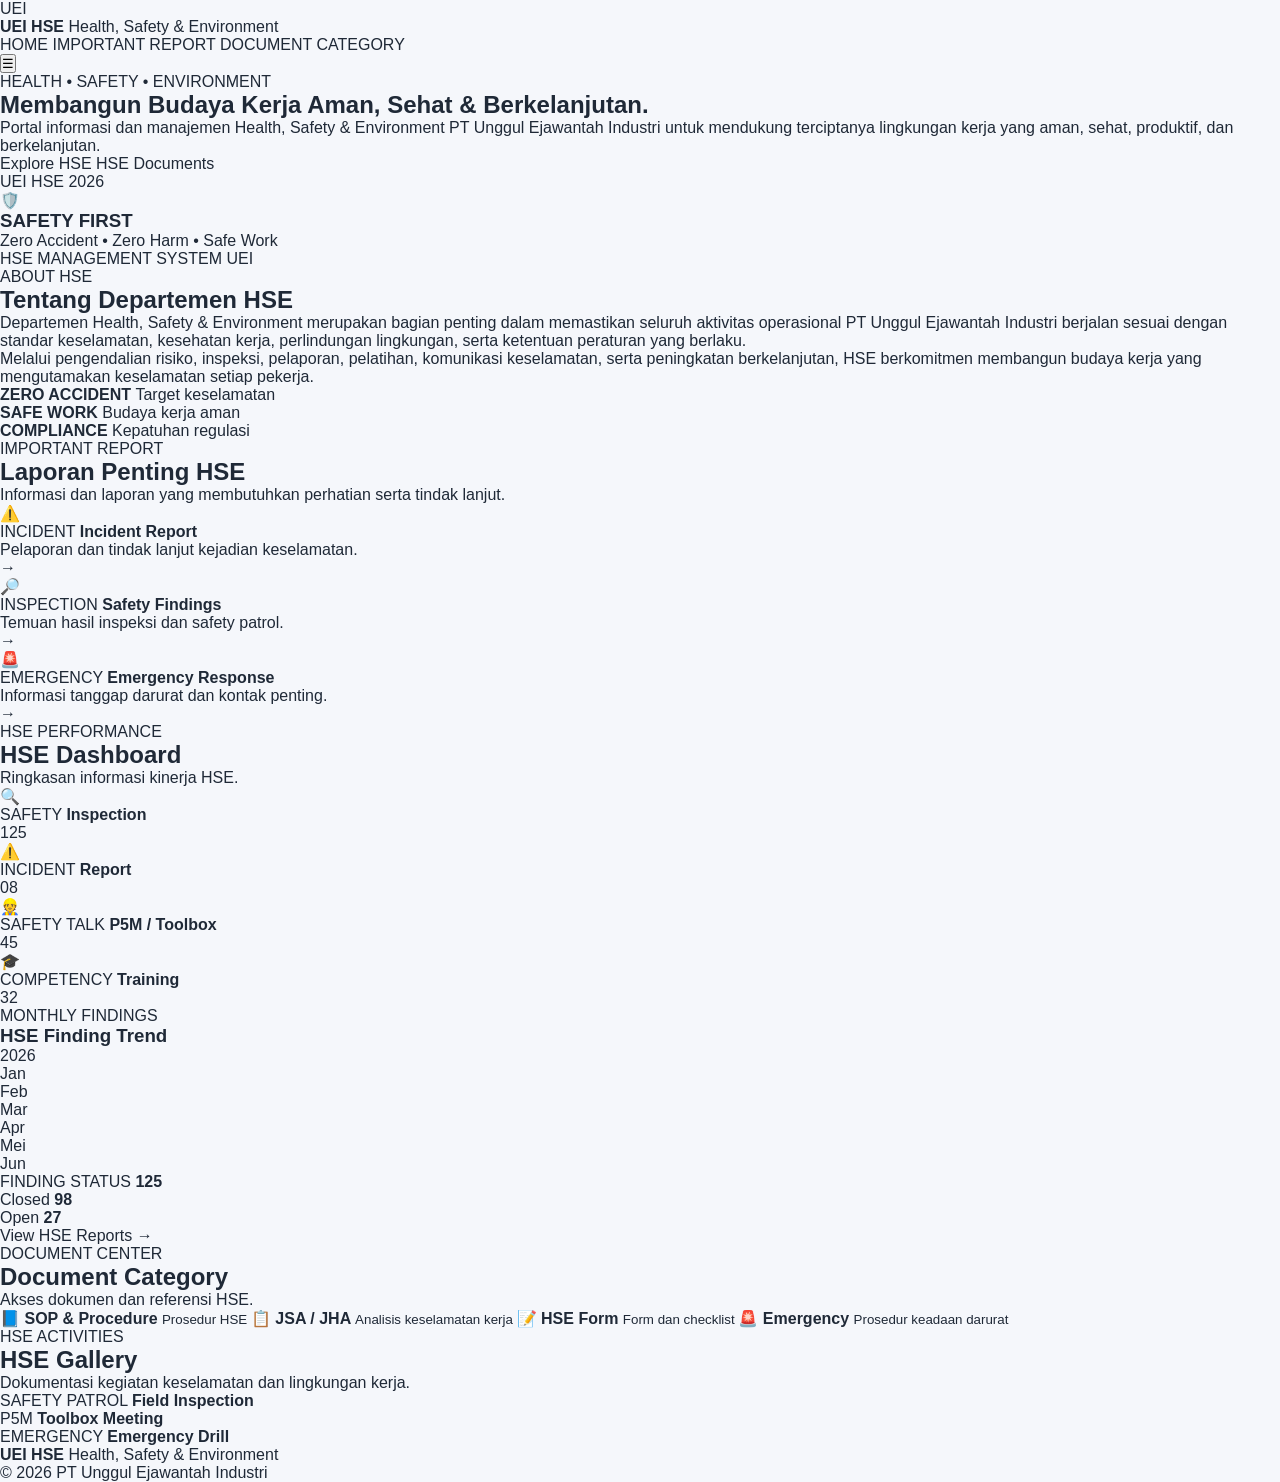
==== commit 10df1940: "Update index.html" ====
--- a/index.html
+++ b/index.html
@@ -8,472 +8,779 @@
     <meta name="viewport"
           content="width=device-width, initial-scale=1.0">
 
-    <title>UEI HSE Portal - Dashboard</title>
-
+    <title>UEI HSE | Health, Safety & Environment</title>
+
+    <!-- GLOBAL STYLE -->
     <link rel="stylesheet"
           href="css/global.css">
 
+    <!-- HOME STYLE -->
     <link rel="stylesheet"
           href="css/dashboard.css">
 
 </head>
 
 
-<body>
-
-
-    <!-- =========================================
-         SIDEBAR
-    ========================================== -->
-
-    <aside class="sidebar">
-
-
-        <div class="logo">
-
-            <div class="logo-icon">
-                🛡️
-            </div>
-
-            <div>
-
-                <h2>UEI HSE</h2>
+<body class="home-page">
+
+
+    <!-- =====================================================
+         HEADER
+    ====================================================== -->
+
+    <header class="home-header">
+
+
+        <!-- BRAND -->
+
+        <a href="index.html"
+           class="home-brand">
+
+
+            <div class="home-brand-logo">
+
+                UEI
+
+            </div>
+
+
+            <div class="home-brand-text">
+
+                <strong>
+                    UEI HSE
+                </strong>
+
+                <span>
+                    Health, Safety & Environment
+                </span>
+
+            </div>
+
+
+        </a>
+
+
+
+        <!-- NAVIGATION -->
+
+        <nav class="home-navigation">
+
+
+            <a href="index.html"
+               class="home-nav-link active">
+
+                HOME
+
+            </a>
+
+
+            <a href="#important-report"
+               class="home-nav-link">
+
+                IMPORTANT REPORT
+
+            </a>
+
+
+            <a href="#document-category"
+               class="home-nav-link">
+
+                DOCUMENT CATEGORY
+
+            </a>
+
+
+        </nav>
+
+
+
+        <!-- MOBILE MENU -->
+
+        <button class="home-menu-button"
+                type="button"
+                aria-label="Menu">
+
+            ☰
+
+        </button>
+
+
+    </header>
+
+
+
+    <!-- =====================================================
+         HERO SECTION
+    ====================================================== -->
+
+    <main>
+
+
+        <section class="home-hero">
+
+
+            <!-- HERO TEXT -->
+
+            <div class="home-hero-content">
+
+
+                <div class="home-label">
+
+                    HEALTH • SAFETY • ENVIRONMENT
+
+                </div>
+
+
+                <h1>
+
+                    Membangun Budaya Kerja
+                    <span>
+
+                        Aman, Sehat & Berkelanjutan.
+
+                    </span>
+
+                </h1>
+
 
                 <p>
-                    Safety Management Portal
+
+                    Portal informasi dan manajemen Health,
+                    Safety & Environment PT Unggul Ejawantah
+                    Industri untuk mendukung terciptanya
+                    lingkungan kerja yang aman, sehat,
+                    produktif, dan berkelanjutan.
+
                 </p>
 
-            </div>
-
-        </div>
-
-
-        <div class="menu-title">
-            Main Menu
-        </div>
-
-
-        <nav class="menu">
-
-
-            <a href="index.html"
-               class="active">
-
-                🏠
+
+                <div class="home-hero-actions">
+
+
+                    <a href="#hse-dashboard"
+                       class="home-button primary">
+
+                        Explore HSE
+
+                    </a>
+
+
+                    <a href="documents.html"
+                       class="home-button secondary">
+
+                        HSE Documents
+
+                    </a>
+
+
+                </div>
+
+
+            </div>
+
+
+
+            <!-- HERO VISUAL -->
+
+            <div class="home-hero-visual">
+
+
+                <div class="home-hero-card">
+
+
+                    <div class="hero-card-top">
+
+                        <span>
+                            UEI HSE
+                        </span>
+
+                        <span>
+                            2026
+                        </span>
+
+                    </div>
+
+
+                    <div class="hero-shield">
+
+                        🛡️
+
+                    </div>
+
+
+                    <h3>
+
+                        SAFETY FIRST
+
+                    </h3>
+
+
+                    <p>
+
+                        Zero Accident
+                        • Zero Harm
+                        • Safe Work
+
+                    </p>
+
+
+                    <div class="hero-card-line"></div>
+
+
+                    <div class="hero-card-bottom">
+
+                        <span>
+                            HSE MANAGEMENT SYSTEM
+                        </span>
+
+                        <span>
+                            UEI
+
+                        </span>
+
+                    </div>
+
+
+                </div>
+
+
+            </div>
+
+
+        </section>
+
+
+
+        <!-- =================================================
+             INTRODUCTION
+        ================================================== -->
+
+        <section class="home-introduction">
+
+
+            <div class="section-heading">
+
 
                 <span>
-                    Dashboard
+                    ABOUT HSE
                 </span>
 
-            </a>
-
-
-            <a href="inspection.html">
-
-                🔍
+
+                <h2>
+                    Tentang Departemen HSE
+                </h2>
+
+
+            </div>
+
+
+
+            <div class="introduction-grid">
+
+
+                <div class="introduction-text">
+
+
+                    <p>
+
+                        Departemen Health, Safety & Environment
+                        merupakan bagian penting dalam memastikan
+                        seluruh aktivitas operasional PT Unggul
+                        Ejawantah Industri berjalan sesuai dengan
+                        standar keselamatan, kesehatan kerja,
+                        perlindungan lingkungan, serta ketentuan
+                        peraturan yang berlaku.
+
+                    </p>
+
+
+                    <p>
+
+                        Melalui pengendalian risiko, inspeksi,
+                        pelaporan, pelatihan, komunikasi keselamatan,
+                        serta peningkatan berkelanjutan, HSE
+                        berkomitmen membangun budaya kerja yang
+                        mengutamakan keselamatan setiap pekerja.
+
+                    </p>
+
+
+                </div>
+
+
+
+                <div class="introduction-highlight">
+
+
+                    <div>
+
+                        <strong>
+                            ZERO ACCIDENT
+                        </strong>
+
+                        <span>
+                            Target keselamatan
+                        </span>
+
+                    </div>
+
+
+                    <div>
+
+                        <strong>
+                            SAFE WORK
+                        </strong>
+
+                        <span>
+                            Budaya kerja aman
+                        </span>
+
+                    </div>
+
+
+                    <div>
+
+                        <strong>
+                            COMPLIANCE
+                        </strong>
+
+                        <span>
+                            Kepatuhan regulasi
+                        </span>
+
+                    </div>
+
+
+                </div>
+
+
+            </div>
+
+
+        </section>
+
+
+
+        <!-- =================================================
+             IMPORTANT REPORT
+        ================================================== -->
+
+        <section class="home-important"
+                 id="important-report">
+
+
+            <div class="section-heading light">
+
 
                 <span>
-                    Safety Inspection
+                    IMPORTANT REPORT
                 </span>
 
-            </a>
-
-
-            <a href="incident.html">
-
-                ⚠️
+
+                <h2>
+                    Laporan Penting HSE
+                </h2>
+
+
+                <p>
+
+                    Informasi dan laporan yang membutuhkan
+                    perhatian serta tindak lanjut.
+
+                </p>
+
+
+            </div>
+
+
+
+            <div class="important-grid">
+
+
+                <a href="incident.html"
+                   class="important-card">
+
+
+                    <div class="important-icon danger">
+                        ⚠️
+                    </div>
+
+
+                    <div>
+
+                        <span>
+                            INCIDENT
+                        </span>
+
+                        <strong>
+                            Incident Report
+                        </strong>
+
+                        <p>
+                            Pelaporan dan tindak lanjut
+                            kejadian keselamatan.
+                        </p>
+
+                    </div>
+
+
+                    <div class="important-arrow">
+                        →
+                    </div>
+
+
+                </a>
+
+
+
+                <a href="inspection.html"
+                   class="important-card">
+
+
+                    <div class="important-icon warning">
+                        🔎
+                    </div>
+
+
+                    <div>
+
+                        <span>
+                            INSPECTION
+                        </span>
+
+                        <strong>
+                            Safety Findings
+                        </strong>
+
+                        <p>
+                            Temuan hasil inspeksi
+                            dan safety patrol.
+                        </p>
+
+                    </div>
+
+
+                    <div class="important-arrow">
+                        →
+                    </div>
+
+
+                </a>
+
+
+
+                <a href="emergency.html"
+                   class="important-card">
+
+
+                    <div class="important-icon emergency">
+                        🚨
+                    </div>
+
+
+                    <div>
+
+                        <span>
+                            EMERGENCY
+                        </span>
+
+                        <strong>
+                            Emergency Response
+                        </strong>
+
+                        <p>
+                            Informasi tanggap darurat
+                            dan kontak penting.
+                        </p>
+
+                    </div>
+
+
+                    <div class="important-arrow">
+                        →
+                    </div>
+
+
+                </a>
+
+
+            </div>
+
+
+        </section>
+
+
+
+        <!-- =================================================
+             HSE DASHBOARD
+        ================================================== -->
+
+        <section class="home-dashboard"
+                 id="hse-dashboard">
+
+
+            <div class="section-heading">
+
 
                 <span>
-                    Incident
+                    HSE PERFORMANCE
                 </span>
 
-            </a>
-
-
-            <a href="p5m.html">
-
-                👷
-
-                <span>
-                    P5M / Toolbox
-                </span>
-
-            </a>
-
-
-            <a href="training.html">
-
-                🎓
-
-                <span>
-                    Training
-                </span>
-
-            </a>
-
-
-        </nav>
-
-
-        <div class="menu-title">
-            Management
-        </div>
-
-
-        <nav class="menu">
-
-
-            <a href="documents.html">
-
-                📄
-
-                <span>
-                    Documents
-                </span>
-
-            </a>
-
-
-            <a href="emergency.html">
-
-                🚨
-
-                <span>
-                    Emergency
-                </span>
-
-            </a>
-
-
-            <a href="reports.html">
-
-                📊
-
-                <span>
-                    Reports
-                </span>
-
-            </a>
-
-
-        </nav>
-
-
-    </aside>
-
-
-
-    <!-- =========================================
-         MAIN
-    ========================================== -->
-
-    <main class="main">
-
-
-        <!-- TOPBAR -->
-
-        <header class="topbar">
-
-
-            <h3>
-                HSE Dashboard
-            </h3>
-
-
-            <div class="topbar-right">
-
-
-                <div class="notification">
-                    🔔
-                </div>
-
-
-                <div class="user">
-
-
-                    <div class="avatar">
-                        👤
-                    </div>
-
-
-                    <div class="user-info">
-
-                        <strong>
-                            HSE Admin
-                        </strong>
-
-                        <span>
-                            HSE Department
-                        </span>
-
-                    </div>
-
-
-                </div>
-
-
-            </div>
-
-
-        </header>
-
-
-
-        <!-- =====================================
-             CONTENT
-        ====================================== -->
-
-        <section class="dashboard-content">
-
-
-            <!-- WELCOME -->
-
-            <div class="dashboard-welcome">
-
-                <h1>
-                    Good Morning, HSE Team 👋
-                </h1>
+
+                <h2>
+                    HSE Dashboard
+                </h2>
+
 
                 <p>
-                    Berikut adalah ringkasan kinerja
-                    Health, Safety & Environment
-                    PT Unggul Ejawantah Industri.
+                    Ringkasan informasi kinerja HSE.
                 </p>
 
-            </div>
-
-
-
-            <!-- =================================
-                 STATISTICS
-            ================================== -->
-
-            <div class="dashboard-stats">
-
-
-                <div class="dashboard-stat-card">
-
-
-                    <div class="dashboard-stat-header">
-
-                        <span class="dashboard-stat-title">
-                            TOTAL TEMUAN
-                        </span>
-
-                        <div class="dashboard-stat-icon">
-                            🔎
+
+            </div>
+
+
+
+            <!-- CATEGORY CARDS -->
+
+            <div class="hse-category-grid">
+
+
+                <a href="inspection.html"
+                   class="hse-category-card">
+
+
+                    <div class="category-icon">
+                        🔍
+                    </div>
+
+
+                    <div>
+
+                        <span>
+                            SAFETY
+                        </span>
+
+                        <strong>
+                            Inspection
+                        </strong>
+
+                    </div>
+
+
+                    <div class="category-number">
+                        125
+                    </div>
+
+
+                </a>
+
+
+
+                <a href="incident.html"
+                   class="hse-category-card">
+
+
+                    <div class="category-icon">
+                        ⚠️
+                    </div>
+
+
+                    <div>
+
+                        <span>
+                            INCIDENT
+                        </span>
+
+                        <strong>
+                            Report
+                        </strong>
+
+                    </div>
+
+
+                    <div class="category-number">
+                        08
+                    </div>
+
+
+                </a>
+
+
+
+                <a href="p5m.html"
+                   class="hse-category-card">
+
+
+                    <div class="category-icon">
+                        👷
+                    </div>
+
+
+                    <div>
+
+                        <span>
+                            SAFETY TALK
+                        </span>
+
+                        <strong>
+                            P5M / Toolbox
+                        </strong>
+
+                    </div>
+
+
+                    <div class="category-number">
+                        45
+                    </div>
+
+
+                </a>
+
+
+
+                <a href="training.html"
+                   class="hse-category-card">
+
+
+                    <div class="category-icon">
+                        🎓
+                    </div>
+
+
+                    <div>
+
+                        <span>
+                            COMPETENCY
+                        </span>
+
+                        <strong>
+                            Training
+                        </strong>
+
+                    </div>
+
+
+                    <div class="category-number">
+                        32
+                    </div>
+
+
+                </a>
+
+
+            </div>
+
+
+
+            <!-- PERFORMANCE -->
+
+            <div class="performance-layout">
+
+
+                <div class="performance-card">
+
+
+                    <div class="performance-header">
+
+
+                        <div>
+
+                            <span>
+                                MONTHLY FINDINGS
+                            </span>
+
+                            <h3>
+                                HSE Finding Trend
+                            </h3>
+
                         </div>
 
-                    </div>
-
-
-                    <div class="dashboard-stat-number">
-                        125
-                    </div>
-
-
-                    <div class="dashboard-stat-desc">
-                        Semua temuan HSE
-                    </div>
-
-
-                </div>
-
-
-
-                <div class="dashboard-stat-card">
-
-
-                    <div class="dashboard-stat-header">
-
-                        <span class="dashboard-stat-title">
-                            TEMUAN CLOSED
-                        </span>
-
-                        <div class="dashboard-stat-icon">
-                            ✅
-                        </div>
-
-                    </div>
-
-
-                    <div class="dashboard-stat-number">
-                        98
-                    </div>
-
-
-                    <div class="dashboard-stat-desc">
-                        78.4% dari total temuan
-                    </div>
-
-
-                </div>
-
-
-
-                <div class="dashboard-stat-card">
-
-
-                    <div class="dashboard-stat-header">
-
-                        <span class="dashboard-stat-title">
-                            TEMUAN OPEN
-                        </span>
-
-                        <div class="dashboard-stat-icon">
-                            ⚠️
-                        </div>
-
-                    </div>
-
-
-                    <div class="dashboard-stat-number">
-                        27
-                    </div>
-
-
-                    <div class="dashboard-stat-desc">
-                        Membutuhkan tindakan
-                    </div>
-
-
-                </div>
-
-
-
-                <div class="dashboard-stat-card">
-
-
-                    <div class="dashboard-stat-header">
-
-                        <span class="dashboard-stat-title">
-                            P5M
-                        </span>
-
-                        <div class="dashboard-stat-icon">
-                            👷
-                        </div>
-
-                    </div>
-
-
-                    <div class="dashboard-stat-number">
-                        45
-                    </div>
-
-
-                    <div class="dashboard-stat-desc">
-                        Kegiatan bulan ini
-                    </div>
-
-
-                </div>
-
-
-            </div>
-
-
-
-            <!-- =================================
-                 CHART + FINDINGS
-            ================================== -->
-
-            <div class="dashboard-grid">
-
-
-                <!-- CHART -->
-
-                <div class="dashboard-panel">
-
-
-                    <div class="dashboard-panel-header">
-
-                        <h3>
-                            HSE Finding Trend
-                        </h3>
-
-                        <span>
-                            Januari - Juni 2026
-                        </span>
-
-                    </div>
-
-
-                    <div class="dashboard-chart">
-
-
-                        <div class="dashboard-bar-container">
-
-                            <div class="dashboard-bar"
-                                 style="height:45%;">
+
+                        <span class="performance-period">
+                            2026
+                        </span>
+
+
+                    </div>
+
+
+
+                    <div class="performance-chart">
+
+
+                        <div class="chart-column">
+
+                            <div class="chart-bar"
+                                 style="height:42%;">
                             </div>
 
-                            <span class="dashboard-month">
+                            <span>
                                 Jan
                             </span>
 
                         </div>
 
 
-                        <div class="dashboard-bar-container">
-
-                            <div class="dashboard-bar"
-                                 style="height:65%;">
+                        <div class="chart-column">
+
+                            <div class="chart-bar"
+                                 style="height:58%;">
                             </div>
 
-                            <span class="dashboard-month">
+                            <span>
                                 Feb
                             </span>
 
                         </div>
 
 
-                        <div class="dashboard-bar-container">
-
-                            <div class="dashboard-bar"
-                                 style="height:55%;">
+                        <div class="chart-column">
+
+                            <div class="chart-bar"
+                                 style="height:48%;">
                             </div>
 
-                            <span class="dashboard-month">
+                            <span>
                                 Mar
                             </span>
 
                         </div>
 
 
-                        <div class="dashboard-bar-container">
-
-                            <div class="dashboard-bar"
-                                 style="height:80%;">
+                        <div class="chart-column">
+
+                            <div class="chart-bar"
+                                 style="height:72%;">
                             </div>
 
-                            <span class="dashboard-month">
+                            <span>
                                 Apr
                             </span>
 
                         </div>
 
 
-                        <div class="dashboard-bar-container">
-
-                            <div class="dashboard-bar"
-                                 style="height:70%;">
+                        <div class="chart-column">
+
+                            <div class="chart-bar"
+                                 style="height:62%;">
                             </div>
 
-                            <span class="dashboard-month">
+                            <span>
                                 Mei
                             </span>
 
                         </div>
 
 
-                        <div class="dashboard-bar-container">
-
-                            <div class="dashboard-bar"
-                                 style="height:90%;">
+                        <div class="chart-column">
+
+                            <div class="chart-bar"
+                                 style="height:84%;">
                             </div>
 
-                            <span class="dashboard-month">
+                            <span>
                                 Jun
                             </span>
 
@@ -487,121 +794,79 @@
 
 
 
-                <!-- RECENT FINDINGS -->
-
-                <div class="dashboard-panel">
-
-
-                    <div class="dashboard-panel-header">
-
-                        <h3>
-                            Recent Findings
-                        </h3>
-
-                        <span>
-                            Terbaru
-                        </span>
-
-                    </div>
-
-
-                    <div class="dashboard-finding">
-
-
-                        <div class="dashboard-finding-info">
+                <!-- STATUS -->
+
+                <div class="performance-status">
+
+
+                    <div class="performance-status-header">
+
+                        <span>
+                            FINDING STATUS
+                        </span>
+
+                        <strong>
+                            125
+                        </strong>
+
+                    </div>
+
+
+                    <div class="status-progress">
+
+
+                        <div class="status-progress-bar"
+                             style="width:78%;">
+                        </div>
+
+
+                    </div>
+
+
+                    <div class="status-details">
+
+
+                        <div>
+
+                            <span class="status-dot closed">
+                            </span>
+
+                            <span>
+                                Closed
+                            </span>
 
                             <strong>
-                                Housekeeping
+                                98
                             </strong>
 
+                        </div>
+
+
+                        <div>
+
+                            <span class="status-dot open">
+                            </span>
+
                             <span>
-                                Area Workshop
+                                Open
                             </span>
 
+                            <strong>
+                                27
+                            </strong>
+
                         </div>
 
 
-                        <span class="dashboard-badge dashboard-badge-open">
-                            OPEN
-                        </span>
-
-
-                    </div>
-
-
-
-                    <div class="dashboard-finding">
-
-
-                        <div class="dashboard-finding-info">
-
-                            <strong>
-                                APD
-                            </strong>
-
-                            <span>
-                                Area Conveyor
-                            </span>
-
-                        </div>
-
-
-                        <span class="dashboard-badge dashboard-badge-closed">
-                            CLOSED
-                        </span>
-
-
-                    </div>
-
-
-
-                    <div class="dashboard-finding">
-
-
-                        <div class="dashboard-finding-info">
-
-                            <strong>
-                                Electrical
-                            </strong>
-
-                            <span>
-                                Ruang Genset
-                            </span>
-
-                        </div>
-
-
-                        <span class="dashboard-badge dashboard-badge-open">
-                            OPEN
-                        </span>
-
-
-                    </div>
-
-
-
-                    <div class="dashboard-finding">
-
-
-                        <div class="dashboard-finding-info">
-
-                            <strong>
-                                Safety Sign
-                            </strong>
-
-                            <span>
-                                Area Jetty
-                            </span>
-
-                        </div>
-
-
-                        <span class="dashboard-badge dashboard-badge-closed">
-                            CLOSED
-                        </span>
-
-
-                    </div>
+                    </div>
+
+
+                    <a href="reports.html"
+                       class="status-link">
+
+                        View HSE Reports →
+
+                    </a>
 
 
                 </div>
@@ -610,120 +875,214 @@
             </div>
 
 
-
-            <!-- =================================
-                 QUICK ACCESS
-            ================================== -->
-
-            <div class="dashboard-quick">
-
-
-                <div class="dashboard-panel-header">
-
-                    <h3>
-                        Quick Access
-                    </h3>
+        </section>
+
+
+
+        <!-- =================================================
+             DOCUMENT CATEGORY
+        ================================================== -->
+
+        <section class="home-documents"
+                 id="document-category">
+
+
+            <div class="section-heading">
+
+
+                <span>
+                    DOCUMENT CENTER
+                </span>
+
+
+                <h2>
+                    Document Category
+                </h2>
+
+
+                <p>
+                    Akses dokumen dan referensi HSE.
+                </p>
+
+
+            </div>
+
+
+
+            <div class="document-grid">
+
+
+                <a href="documents.html"
+                   class="document-card">
+
+                    <span>
+                        📘
+                    </span>
+
+                    <strong>
+                        SOP & Procedure
+                    </strong>
+
+                    <small>
+                        Prosedur HSE
+                    </small>
+
+                </a>
+
+
+                <a href="documents.html"
+                   class="document-card">
+
+                    <span>
+                        📋
+                    </span>
+
+                    <strong>
+                        JSA / JHA
+                    </strong>
+
+                    <small>
+                        Analisis keselamatan kerja
+                    </small>
+
+                </a>
+
+
+                <a href="documents.html"
+                   class="document-card">
+
+                    <span>
+                        📝
+                    </span>
+
+                    <strong>
+                        HSE Form
+                    </strong>
+
+                    <small>
+                        Form dan checklist
+                    </small>
+
+                </a>
+
+
+                <a href="emergency.html"
+                   class="document-card">
+
+                    <span>
+                        🚨
+                    </span>
+
+                    <strong>
+                        Emergency
+                    </strong>
+
+                    <small>
+                        Prosedur keadaan darurat
+                    </small>
+
+                </a>
+
+
+            </div>
+
+
+        </section>
+
+
+
+        <!-- =================================================
+             GALLERY
+        ================================================== -->
+
+        <section class="home-gallery">
+
+
+            <div class="section-heading">
+
+
+                <span>
+                    HSE ACTIVITIES
+                </span>
+
+
+                <h2>
+                    HSE Gallery
+                </h2>
+
+
+                <p>
+                    Dokumentasi kegiatan keselamatan
+                    dan lingkungan kerja.
+                </p>
+
+
+            </div>
+
+
+
+            <div class="gallery-grid">
+
+
+                <div class="gallery-item gallery-one">
+
+
+                    <div class="gallery-overlay">
+
+                        <span>
+                            SAFETY PATROL
+                        </span>
+
+                        <strong>
+                            Field Inspection
+                        </strong>
+
+                    </div>
+
 
                 </div>
 
 
-                <div class="dashboard-quick-grid">
-
-
-                    <a href="inspection.html"
-                       class="dashboard-quick-card">
-
-
-                        <div class="dashboard-quick-icon">
-                            🔍
-                        </div>
-
-
-                        <strong>
-                            Safety Patrol
-                        </strong>
-
-
-                        <span>
-                            Input hasil inspeksi
-                        </span>
-
-
-                    </a>
-
-
-
-                    <a href="incident.html"
-                       class="dashboard-quick-card">
-
-
-                        <div class="dashboard-quick-icon">
-                            ⚠️
-                        </div>
-
-
-                        <strong>
-                            Report Incident
-                        </strong>
-
-
-                        <span>
-                            Laporkan kejadian
-                        </span>
-
-
-                    </a>
-
-
-
-                    <a href="p5m.html"
-                       class="dashboard-quick-card">
-
-
-                        <div class="dashboard-quick-icon">
-                            👷
-                        </div>
-
-
-                        <strong>
-                            P5M / Toolbox
-                        </strong>
-
-
-                        <span>
-                            Input kegiatan P5M
-                        </span>
-
-
-                    </a>
-
-
-
-                    <a href="documents.html"
-                       class="dashboard-quick-card">
-
-
-                        <div class="dashboard-quick-icon">
-                            📄
-                        </div>
-
-
-                        <strong>
-                            HSE Documents
-                        </strong>
-
-
-                        <span>
-                            Akses dokumen HSE
-                        </span>
-
-
-                    </a>
+
+                <div class="gallery-item gallery-two">
+
+
+                    <div class="gallery-overlay">
+
+                        <span>
+                            P5M
+                        </span>
+
+                        <strong>
+                            Toolbox Meeting
+                        </strong>
+
+                    </div>
 
 
                 </div>
 
 
+
+                <div class="gallery-item gallery-three">
+
+
+                    <div class="gallery-overlay">
+
+                        <span>
+                            EMERGENCY
+                        </span>
+
+                        <strong>
+                            Emergency Drill
+                        </strong>
+
+                    </div>
+
+
+                </div>
+
+
             </div>
 
 
@@ -734,6 +1093,37 @@
 
 
 
+    <!-- =====================================================
+         FOOTER
+    ====================================================== -->
+
+    <footer class="home-footer">
+
+
+        <div>
+
+            <strong>
+                UEI HSE
+            </strong>
+
+            <span>
+                Health, Safety & Environment
+            </span>
+
+        </div>
+
+
+        <div>
+
+            © 2026 PT Unggul Ejawantah Industri
+
+        </div>
+
+
+    </footer>
+
+
+
     <!-- JAVASCRIPT -->
 
     <script src="js/global.js"></script>
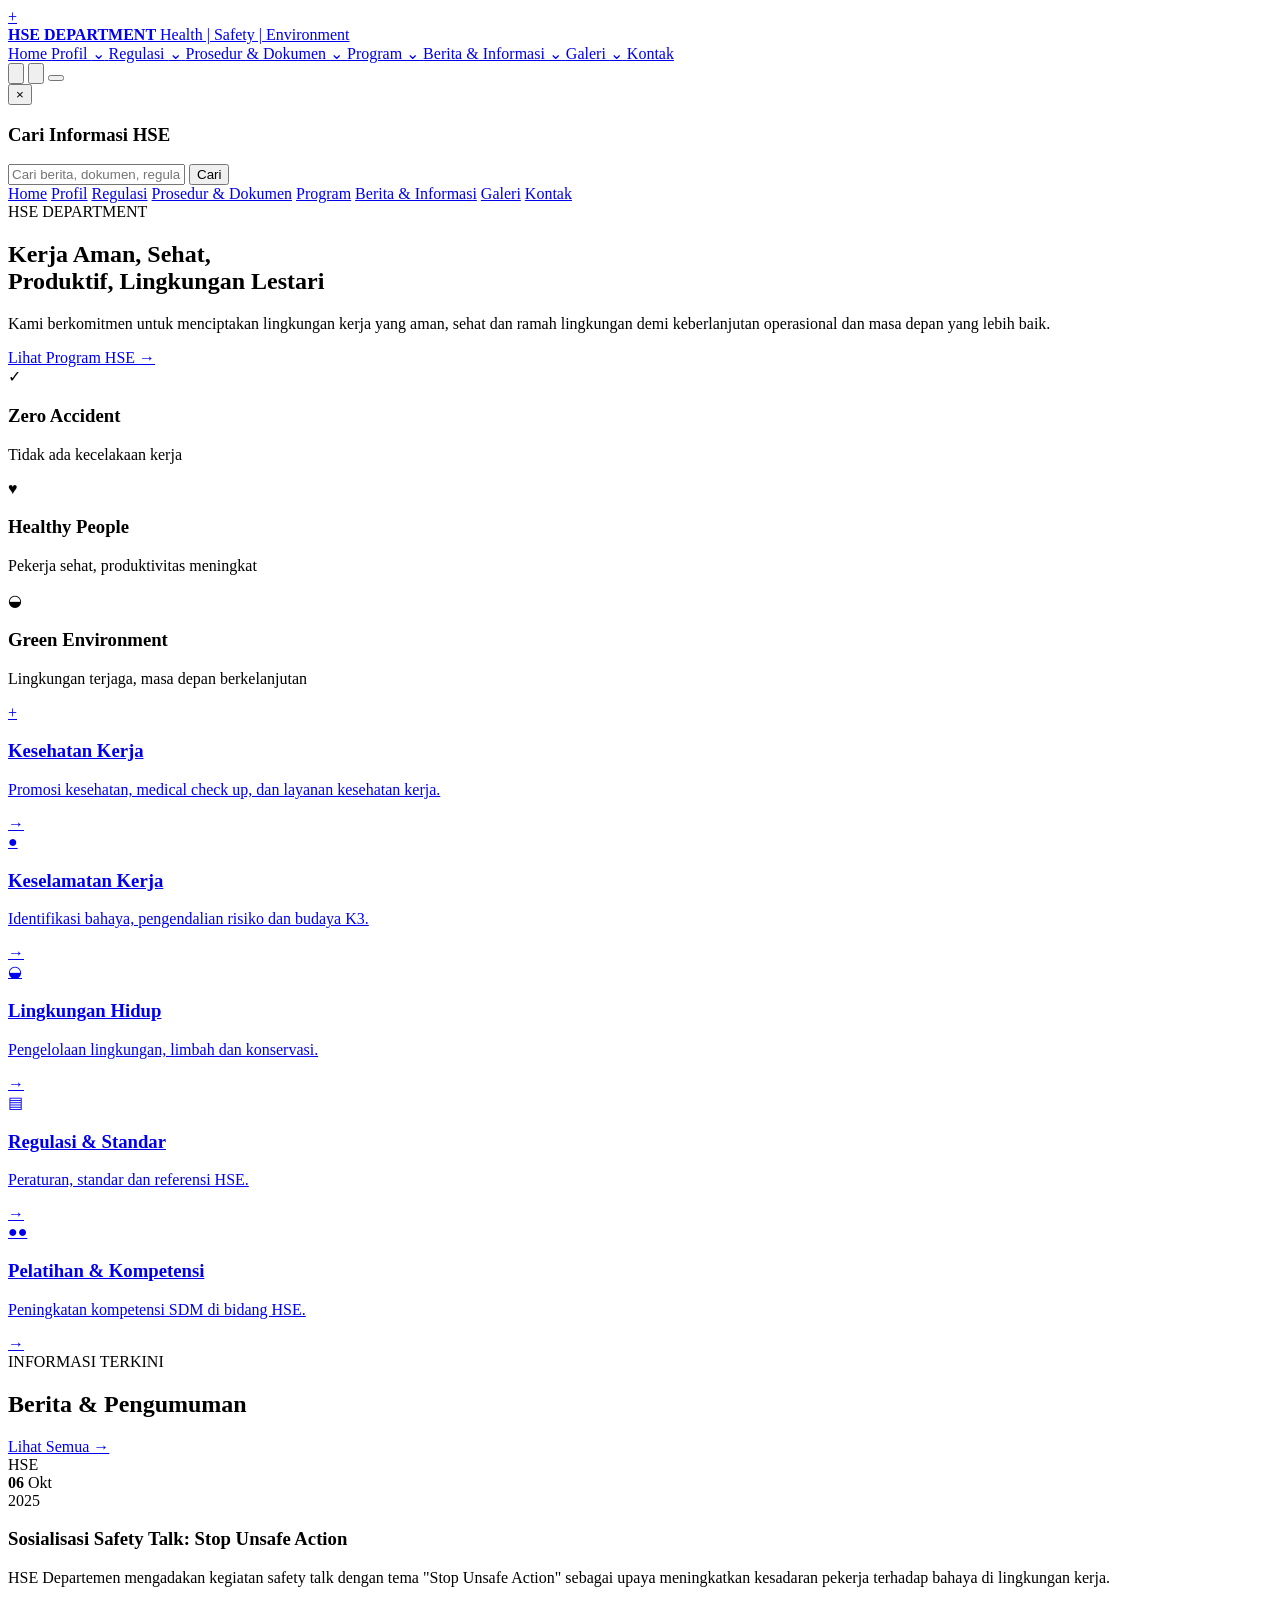
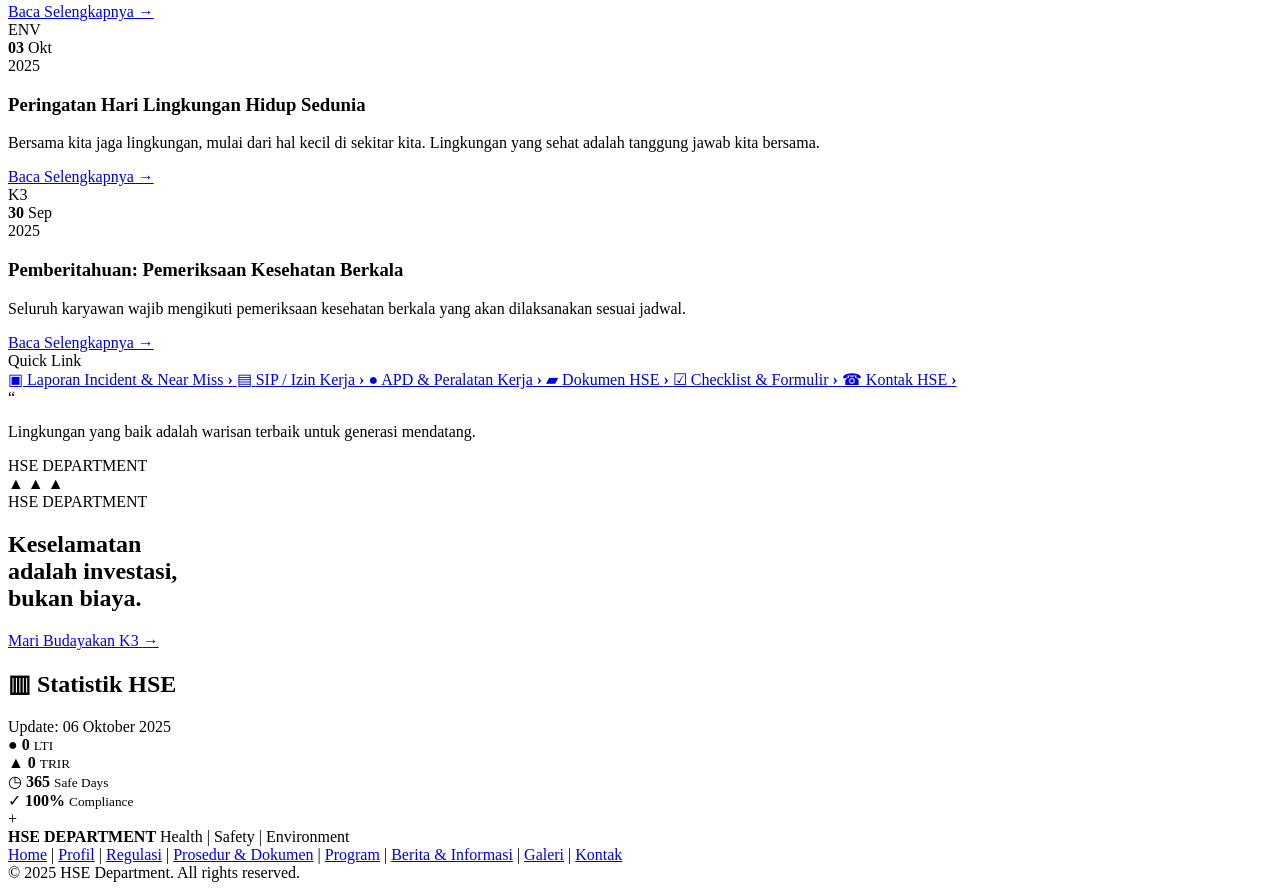
==== commit 7504f3a2: "Update index.html" ====
--- a/index.html
+++ b/index.html
@@ -1,1136 +1,775 @@
 <!DOCTYPE html>
 <html lang="id">
-
 <head>
-
     <meta charset="UTF-8">
-
-    <meta name="viewport"
-          content="width=device-width, initial-scale=1.0">
-
-    <title>UEI HSE | Health, Safety & Environment</title>
-
-    <!-- GLOBAL STYLE -->
-    <link rel="stylesheet"
-          href="css/global.css">
-
-    <!-- HOME STYLE -->
-    <link rel="stylesheet"
-          href="css/dashboard.css">
-
+    <meta name="viewport" content="width=device-width, initial-scale=1.0">
+
+    <title>HSE Department | Health Safety Environment</title>
+
+    <meta
+        name="description"
+        content="HSE Department - Health, Safety & Environment"
+    >
+
+    <!-- Google Font -->
+    <link rel="preconnect" href="https://fonts.googleapis.com">
+    <link rel="preconnect" href="https://fonts.gstatic.com" crossorigin>
+    <link
+        href="https://fonts.googleapis.com/css2?family=Inter:wght@400;500;600;700;800&display=swap"
+        rel="stylesheet"
+    >
+
+    <!-- Home CSS -->
+    <link rel="stylesheet" href="css/home.css">
 </head>
 
-
-<body class="home-page">
-
+<body>
 
     <!-- =====================================================
          HEADER
     ====================================================== -->
-
-    <header class="home-header">
-
-
-        <!-- BRAND -->
-
-        <a href="index.html"
-           class="home-brand">
-
-
-            <div class="home-brand-logo">
-
-                UEI
-
-            </div>
-
-
-            <div class="home-brand-text">
-
-                <strong>
-                    UEI HSE
-                </strong>
-
-                <span>
-                    Health, Safety & Environment
-                </span>
-
-            </div>
-
-
-        </a>
-
-
-
-        <!-- NAVIGATION -->
-
-        <nav class="home-navigation">
-
-
-            <a href="index.html"
-               class="home-nav-link active">
-
-                HOME
+    <header class="site-header">
+
+        <div class="container header-inner">
+
+            <!-- Logo -->
+            <a href="index.html" class="brand">
+
+                <div class="brand-logo">
+                    <div class="brand-logo-inner">
+                        +
+                    </div>
+                </div>
+
+                <div class="brand-text">
+                    <strong>HSE DEPARTMENT</strong>
+                    <span>Health | Safety | Environment</span>
+                </div>
 
             </a>
 
 
-            <a href="#important-report"
-               class="home-nav-link">
-
-                IMPORTANT REPORT
-
-            </a>
-
-
-            <a href="#document-category"
-               class="home-nav-link">
-
-                DOCUMENT CATEGORY
-
-            </a>
-
-
-        </nav>
-
-
-
-        <!-- MOBILE MENU -->
-
-        <button class="home-menu-button"
-                type="button"
-                aria-label="Menu">
-
-            ☰
-
-        </button>
-
+            <!-- Desktop Navigation -->
+            <nav class="main-nav">
+
+                <a href="index.html" class="nav-link active">
+                    Home
+                </a>
+
+                <a href="#" class="nav-link dropdown">
+                    Profil
+                    <span>⌄</span>
+                </a>
+
+                <a href="#" class="nav-link dropdown">
+                    Regulasi
+                    <span>⌄</span>
+                </a>
+
+                <a href="#" class="nav-link dropdown">
+                    Prosedur & Dokumen
+                    <span>⌄</span>
+                </a>
+
+                <a href="#" class="nav-link dropdown">
+                    Program
+                    <span>⌄</span>
+                </a>
+
+                <a href="#" class="nav-link dropdown">
+                    Berita & Informasi
+                    <span>⌄</span>
+                </a>
+
+                <a href="#" class="nav-link dropdown">
+                    Galeri
+                    <span>⌄</span>
+                </a>
+
+                <a href="#" class="nav-link">
+                    Kontak
+                </a>
+
+            </nav>
+
+
+            <!-- Header Actions -->
+            <div class="header-actions">
+
+                <button
+                    class="icon-button"
+                    id="searchButton"
+                    aria-label="Cari"
+                >
+                    <svg viewBox="0 0 24 24">
+                        <circle cx="11" cy="11" r="7"></circle>
+                        <line x1="16.5" y1="16.5" x2="21" y2="21"></line>
+                    </svg>
+                </button>
+
+                <button
+                    class="icon-button"
+                    aria-label="Akun"
+                >
+                    <svg viewBox="0 0 24 24">
+                        <circle cx="12" cy="8" r="4"></circle>
+                        <path d="M4 21c0-4 3.5-7 8-7s8 3 8 7"></path>
+                    </svg>
+                </button>
+
+                <button
+                    class="mobile-menu-button"
+                    id="mobileMenuButton"
+                    aria-label="Menu"
+                >
+                    <span></span>
+                    <span></span>
+                    <span></span>
+                </button>
+
+            </div>
+
+        </div>
 
     </header>
 
 
-
     <!-- =====================================================
-         HERO SECTION
+         SEARCH OVERLAY
     ====================================================== -->
-
+    <div class="search-overlay" id="searchOverlay">
+
+        <div class="search-box">
+
+            <button
+                class="search-close"
+                id="searchClose"
+                aria-label="Tutup"
+            >
+                ×
+            </button>
+
+            <h3>Cari Informasi HSE</h3>
+
+            <div class="search-input-wrapper">
+
+                <input
+                    type="text"
+                    id="searchInput"
+                    placeholder="Cari berita, dokumen, regulasi..."
+                >
+
+                <button id="searchSubmit">
+                    Cari
+                </button>
+
+            </div>
+
+        </div>
+
+    </div>
+
+
+    <!-- =====================================================
+         MOBILE NAVIGATION
+    ====================================================== -->
+    <div class="mobile-nav" id="mobileNav">
+
+        <a href="index.html">Home</a>
+        <a href="#">Profil</a>
+        <a href="#">Regulasi</a>
+        <a href="#">Prosedur & Dokumen</a>
+        <a href="#">Program</a>
+        <a href="#">Berita & Informasi</a>
+        <a href="#">Galeri</a>
+        <a href="#">Kontak</a>
+
+    </div>
+
+
+    <!-- =====================================================
+         HERO
+    ====================================================== -->
     <main>
 
-
-        <section class="home-hero">
-
-
-            <!-- HERO TEXT -->
-
-            <div class="home-hero-content">
-
-
-                <div class="home-label">
-
-                    HEALTH • SAFETY • ENVIRONMENT
-
-                </div>
-
-
-                <h1>
-
-                    Membangun Budaya Kerja
-                    <span>
-
-                        Aman, Sehat & Berkelanjutan.
-
-                    </span>
-
-                </h1>
-
-
-                <p>
-
-                    Portal informasi dan manajemen Health,
-                    Safety & Environment PT Unggul Ejawantah
-                    Industri untuk mendukung terciptanya
-                    lingkungan kerja yang aman, sehat,
-                    produktif, dan berkelanjutan.
-
-                </p>
-
-
-                <div class="home-hero-actions">
-
-
-                    <a href="#hse-dashboard"
-                       class="home-button primary">
-
-                        Explore HSE
-
+        <section class="hero">
+
+            <div class="hero-background"></div>
+
+            <div class="container hero-content">
+
+                <div class="hero-copy">
+
+                    <div class="hero-label">
+                        HSE DEPARTMENT
+                    </div>
+
+                    <h1>
+                        Kerja Aman, Sehat,<br>
+                        Produktif, Lingkungan Lestari
+                    </h1>
+
+                    <p>
+                        Kami berkomitmen untuk menciptakan lingkungan kerja
+                        yang aman, sehat dan ramah lingkungan demi
+                        keberlanjutan operasional dan masa depan yang lebih baik.
+                    </p>
+
+                    <a href="#" class="primary-button">
+                        Lihat Program HSE
+                        <span>→</span>
                     </a>
 
-
-                    <a href="documents.html"
-                       class="home-button secondary">
-
-                        HSE Documents
+                </div>
+
+
+                <!-- Hero Highlights -->
+                <div class="hero-highlights">
+
+                    <div class="hero-highlight">
+
+                        <div class="highlight-icon shield">
+                            ✓
+                        </div>
+
+                        <div>
+                            <h3>Zero Accident</h3>
+                            <p>Tidak ada kecelakaan kerja</p>
+                        </div>
+
+                    </div>
+
+
+                    <div class="hero-highlight">
+
+                        <div class="highlight-icon health">
+                            ♥
+                        </div>
+
+                        <div>
+                            <h3>Healthy People</h3>
+                            <p>Pekerja sehat, produktivitas meningkat</p>
+                        </div>
+
+                    </div>
+
+
+                    <div class="hero-highlight">
+
+                        <div class="highlight-icon environment">
+                            ◒
+                        </div>
+
+                        <div>
+                            <h3>Green Environment</h3>
+                            <p>Lingkungan terjaga, masa depan berkelanjutan</p>
+                        </div>
+
+                    </div>
+
+                </div>
+
+            </div>
+
+        </section>
+
+
+        <!-- =================================================
+             MAIN HSE SERVICES
+        ================================================== -->
+        <section class="service-section">
+
+            <div class="container">
+
+                <div class="service-grid">
+
+                    <!-- Kesehatan -->
+                    <a href="#" class="service-card">
+
+                        <div class="service-icon health-icon">
+                            +
+                        </div>
+
+                        <h3>Kesehatan Kerja</h3>
+
+                        <p>
+                            Promosi kesehatan, medical check up,
+                            dan layanan kesehatan kerja.
+                        </p>
+
+                        <span class="service-arrow">→</span>
 
                     </a>
 
 
-                </div>
-
-
-            </div>
-
-
-
-            <!-- HERO VISUAL -->
-
-            <div class="home-hero-visual">
-
-
-                <div class="home-hero-card">
-
-
-                    <div class="hero-card-top">
+                    <!-- Keselamatan -->
+                    <a href="#" class="service-card">
+
+                        <div class="service-icon safety-icon">
+                            ●
+                        </div>
+
+                        <h3>Keselamatan Kerja</h3>
+
+                        <p>
+                            Identifikasi bahaya, pengendalian
+                            risiko dan budaya K3.
+                        </p>
+
+                        <span class="service-arrow">→</span>
+
+                    </a>
+
+
+                    <!-- Lingkungan -->
+                    <a href="#" class="service-card">
+
+                        <div class="service-icon environment-icon">
+                            ◒
+                        </div>
+
+                        <h3>Lingkungan Hidup</h3>
+
+                        <p>
+                            Pengelolaan lingkungan, limbah
+                            dan konservasi.
+                        </p>
+
+                        <span class="service-arrow">→</span>
+
+                    </a>
+
+
+                    <!-- Regulasi -->
+                    <a href="#" class="service-card">
+
+                        <div class="service-icon regulation-icon">
+                            ▤
+                        </div>
+
+                        <h3>Regulasi & Standar</h3>
+
+                        <p>
+                            Peraturan, standar dan referensi
+                            HSE.
+                        </p>
+
+                        <span class="service-arrow">→</span>
+
+                    </a>
+
+
+                    <!-- Kompetensi -->
+                    <a href="#" class="service-card">
+
+                        <div class="service-icon training-icon">
+                            ●●
+                        </div>
+
+                        <h3>Pelatihan & Kompetensi</h3>
+
+                        <p>
+                            Peningkatan kompetensi SDM
+                            di bidang HSE.
+                        </p>
+
+                        <span class="service-arrow">→</span>
+
+                    </a>
+
+                </div>
+
+            </div>
+
+        </section>
+
+
+        <!-- =================================================
+             NEWS + SIDEBAR
+        ================================================== -->
+        <section class="content-section">
+
+            <div class="container content-grid">
+
+                <!-- NEWS -->
+                <div class="news-area">
+
+                    <div class="section-heading">
+
+                        <div>
+                            <span class="section-label">
+                                INFORMASI TERKINI
+                            </span>
+
+                            <h2>Berita & Pengumuman</h2>
+                        </div>
+
+                        <a href="#" class="view-all">
+                            Lihat Semua →
+                        </a>
+
+                    </div>
+
+
+                    <!-- News Item 1 -->
+                    <article class="news-item">
+
+                        <div class="news-image image-one">
+                            <span>HSE</span>
+                        </div>
+
+                        <div class="news-date">
+                            <strong>06</strong>
+                            <span>Okt<br>2025</span>
+                        </div>
+
+                        <div class="news-content">
+
+                            <h3>
+                                Sosialisasi Safety Talk:
+                                Stop Unsafe Action
+                            </h3>
+
+                            <p>
+                                HSE Departemen mengadakan kegiatan
+                                safety talk dengan tema "Stop Unsafe
+                                Action" sebagai upaya meningkatkan
+                                kesadaran pekerja terhadap bahaya
+                                di lingkungan kerja.
+                            </p>
+
+                            <a href="#">
+                                Baca Selengkapnya →
+                            </a>
+
+                        </div>
+
+                    </article>
+
+
+                    <!-- News Item 2 -->
+                    <article class="news-item">
+
+                        <div class="news-image image-two">
+                            <span>ENV</span>
+                        </div>
+
+                        <div class="news-date">
+                            <strong>03</strong>
+                            <span>Okt<br>2025</span>
+                        </div>
+
+                        <div class="news-content">
+
+                            <h3>
+                                Peringatan Hari Lingkungan Hidup Sedunia
+                            </h3>
+
+                            <p>
+                                Bersama kita jaga lingkungan, mulai
+                                dari hal kecil di sekitar kita.
+                                Lingkungan yang sehat adalah tanggung
+                                jawab kita bersama.
+                            </p>
+
+                            <a href="#">
+                                Baca Selengkapnya →
+                            </a>
+
+                        </div>
+
+                    </article>
+
+
+                    <!-- News Item 3 -->
+                    <article class="news-item">
+
+                        <div class="news-image image-three">
+                            <span>K3</span>
+                        </div>
+
+                        <div class="news-date">
+                            <strong>30</strong>
+                            <span>Sep<br>2025</span>
+                        </div>
+
+                        <div class="news-content">
+
+                            <h3>
+                                Pemberitahuan: Pemeriksaan Kesehatan Berkala
+                            </h3>
+
+                            <p>
+                                Seluruh karyawan wajib mengikuti
+                                pemeriksaan kesehatan berkala yang
+                                akan dilaksanakan sesuai jadwal.
+                            </p>
+
+                            <a href="#">
+                                Baca Selengkapnya →
+                            </a>
+
+                        </div>
+
+                    </article>
+
+                </div>
+
+
+                <!-- SIDEBAR -->
+                <aside class="sidebar">
+
+                    <!-- Quick Link -->
+                    <div class="quick-links">
+
+                        <div class="sidebar-title">
+                            Quick Link
+                        </div>
+
+                        <a href="#">
+                            <span class="quick-icon">▣</span>
+                            <span>Laporan Incident & Near Miss</span>
+                            <strong>›</strong>
+                        </a>
+
+                        <a href="#">
+                            <span class="quick-icon">▤</span>
+                            <span>SIP / Izin Kerja</span>
+                            <strong>›</strong>
+                        </a>
+
+                        <a href="#">
+                            <span class="quick-icon">●</span>
+                            <span>APD & Peralatan Kerja</span>
+                            <strong>›</strong>
+                        </a>
+
+                        <a href="#">
+                            <span class="quick-icon">▰</span>
+                            <span>Dokumen HSE</span>
+                            <strong>›</strong>
+                        </a>
+
+                        <a href="#">
+                            <span class="quick-icon">☑</span>
+                            <span>Checklist & Formulir</span>
+                            <strong>›</strong>
+                        </a>
+
+                        <a href="#">
+                            <span class="quick-icon">☎</span>
+                            <span>Kontak HSE</span>
+                            <strong>›</strong>
+                        </a>
+
+                    </div>
+
+
+                    <!-- Quote -->
+                    <div class="quote-card">
+
+                        <div class="quote-symbol">
+                            “
+                        </div>
+
+                        <p>
+                            Lingkungan yang baik adalah
+                            warisan terbaik untuk generasi
+                            mendatang.
+                        </p>
+
+                        <div class="quote-line"></div>
 
                         <span>
-                            UEI HSE
+                            HSE DEPARTMENT
                         </span>
 
+                        <div class="mountain-decoration">
+                            ▲ ▲ ▲
+                        </div>
+
+                    </div>
+
+                </aside>
+
+            </div>
+
+        </section>
+
+
+        <!-- =================================================
+             HSE BANNER + STATISTICS
+        ================================================== -->
+        <section class="statistics-section">
+
+            <div class="container statistics-grid">
+
+                <!-- Banner -->
+                <div class="safety-banner">
+
+                    <div class="safety-banner-content">
+
                         <span>
-                            2026
+                            HSE DEPARTMENT
                         </span>
 
-                    </div>
-
-
-                    <div class="hero-shield">
-
-                        🛡️
-
-                    </div>
-
-
-                    <h3>
-
-                        SAFETY FIRST
-
-                    </h3>
-
-
-                    <p>
-
-                        Zero Accident
-                        • Zero Harm
-                        • Safe Work
-
-                    </p>
-
-
-                    <div class="hero-card-line"></div>
-
-
-                    <div class="hero-card-bottom">
+                        <h2>
+                            Keselamatan<br>
+                            adalah investasi,<br>
+                            bukan biaya.
+                        </h2>
+
+                        <a href="#">
+                            Mari Budayakan K3
+                            <span>→</span>
+                        </a>
+
+                    </div>
+
+                </div>
+
+
+                <!-- Statistics -->
+                <div class="statistics-area">
+
+                    <div class="statistics-heading">
+
+                        <h2>
+                            <span class="statistics-symbol">▥</span>
+                            Statistik HSE
+                        </h2>
 
                         <span>
-                            HSE MANAGEMENT SYSTEM
+                            Update: 06 Oktober 2025
                         </span>
 
-                        <span>
-                            UEI
-
-                        </span>
-
-                    </div>
-
-
-                </div>
-
-
-            </div>
-
+                    </div>
+
+
+                    <div class="statistics-cards">
+
+                        <div class="stat-card">
+
+                            <span class="stat-icon">
+                                ●
+                            </span>
+
+                            <strong>0</strong>
+
+                            <small>LTI</small>
+
+                        </div>
+
+
+                        <div class="stat-card">
+
+                            <span class="stat-icon">
+                                ▲
+                            </span>
+
+                            <strong>0</strong>
+
+                            <small>TRIR</small>
+
+                        </div>
+
+
+                        <div class="stat-card">
+
+                            <span class="stat-icon">
+                                ◷
+                            </span>
+
+                            <strong>365</strong>
+
+                            <small>Safe Days</small>
+
+                        </div>
+
+
+                        <div class="stat-card">
+
+                            <span class="stat-icon">
+                                ✓
+                            </span>
+
+                            <strong>100%</strong>
+
+                            <small>Compliance</small>
+
+                        </div>
+
+                    </div>
+
+                </div>
+
+            </div>
 
         </section>
 
-
-
-        <!-- =================================================
-             INTRODUCTION
-        ================================================== -->
-
-        <section class="home-introduction">
-
-
-            <div class="section-heading">
-
-
-                <span>
-                    ABOUT HSE
-                </span>
-
-
-                <h2>
-                    Tentang Departemen HSE
-                </h2>
-
-
-            </div>
-
-
-
-            <div class="introduction-grid">
-
-
-                <div class="introduction-text">
-
-
-                    <p>
-
-                        Departemen Health, Safety & Environment
-                        merupakan bagian penting dalam memastikan
-                        seluruh aktivitas operasional PT Unggul
-                        Ejawantah Industri berjalan sesuai dengan
-                        standar keselamatan, kesehatan kerja,
-                        perlindungan lingkungan, serta ketentuan
-                        peraturan yang berlaku.
-
-                    </p>
-
-
-                    <p>
-
-                        Melalui pengendalian risiko, inspeksi,
-                        pelaporan, pelatihan, komunikasi keselamatan,
-                        serta peningkatan berkelanjutan, HSE
-                        berkomitmen membangun budaya kerja yang
-                        mengutamakan keselamatan setiap pekerja.
-
-                    </p>
-
-
-                </div>
-
-
-
-                <div class="introduction-highlight">
-
-
-                    <div>
-
-                        <strong>
-                            ZERO ACCIDENT
-                        </strong>
-
-                        <span>
-                            Target keselamatan
-                        </span>
-
-                    </div>
-
-
-                    <div>
-
-                        <strong>
-                            SAFE WORK
-                        </strong>
-
-                        <span>
-                            Budaya kerja aman
-                        </span>
-
-                    </div>
-
-
-                    <div>
-
-                        <strong>
-                            COMPLIANCE
-                        </strong>
-
-                        <span>
-                            Kepatuhan regulasi
-                        </span>
-
-                    </div>
-
-
-                </div>
-
-
-            </div>
-
-
-        </section>
-
-
-
-        <!-- =================================================
-             IMPORTANT REPORT
-        ================================================== -->
-
-        <section class="home-important"
-                 id="important-report">
-
-
-            <div class="section-heading light">
-
-
-                <span>
-                    IMPORTANT REPORT
-                </span>
-
-
-                <h2>
-                    Laporan Penting HSE
-                </h2>
-
-
-                <p>
-
-                    Informasi dan laporan yang membutuhkan
-                    perhatian serta tindak lanjut.
-
-                </p>
-
-
-            </div>
-
-
-
-            <div class="important-grid">
-
-
-                <a href="incident.html"
-                   class="important-card">
-
-
-                    <div class="important-icon danger">
-                        ⚠️
-                    </div>
-
-
-                    <div>
-
-                        <span>
-                            INCIDENT
-                        </span>
-
-                        <strong>
-                            Incident Report
-                        </strong>
-
-                        <p>
-                            Pelaporan dan tindak lanjut
-                            kejadian keselamatan.
-                        </p>
-
-                    </div>
-
-
-                    <div class="important-arrow">
-                        →
-                    </div>
-
-
-                </a>
-
-
-
-                <a href="inspection.html"
-                   class="important-card">
-
-
-                    <div class="important-icon warning">
-                        🔎
-                    </div>
-
-
-                    <div>
-
-                        <span>
-                            INSPECTION
-                        </span>
-
-                        <strong>
-                            Safety Findings
-                        </strong>
-
-                        <p>
-                            Temuan hasil inspeksi
-                            dan safety patrol.
-                        </p>
-
-                    </div>
-
-
-                    <div class="important-arrow">
-                        →
-                    </div>
-
-
-                </a>
-
-
-
-                <a href="emergency.html"
-                   class="important-card">
-
-
-                    <div class="important-icon emergency">
-                        🚨
-                    </div>
-
-
-                    <div>
-
-                        <span>
-                            EMERGENCY
-                        </span>
-
-                        <strong>
-                            Emergency Response
-                        </strong>
-
-                        <p>
-                            Informasi tanggap darurat
-                            dan kontak penting.
-                        </p>
-
-                    </div>
-
-
-                    <div class="important-arrow">
-                        →
-                    </div>
-
-
-                </a>
-
-
-            </div>
-
-
-        </section>
-
-
-
-        <!-- =================================================
-             HSE DASHBOARD
-        ================================================== -->
-
-        <section class="home-dashboard"
-                 id="hse-dashboard">
-
-
-            <div class="section-heading">
-
-
-                <span>
-                    HSE PERFORMANCE
-                </span>
-
-
-                <h2>
-                    HSE Dashboard
-                </h2>
-
-
-                <p>
-                    Ringkasan informasi kinerja HSE.
-                </p>
-
-
-            </div>
-
-
-
-            <!-- CATEGORY CARDS -->
-
-            <div class="hse-category-grid">
-
-
-                <a href="inspection.html"
-                   class="hse-category-card">
-
-
-                    <div class="category-icon">
-                        🔍
-                    </div>
-
-
-                    <div>
-
-                        <span>
-                            SAFETY
-                        </span>
-
-                        <strong>
-                            Inspection
-                        </strong>
-
-                    </div>
-
-
-                    <div class="category-number">
-                        125
-                    </div>
-
-
-                </a>
-
-
-
-                <a href="incident.html"
-                   class="hse-category-card">
-
-
-                    <div class="category-icon">
-                        ⚠️
-                    </div>
-
-
-                    <div>
-
-                        <span>
-                            INCIDENT
-                        </span>
-
-                        <strong>
-                            Report
-                        </strong>
-
-                    </div>
-
-
-                    <div class="category-number">
-                        08
-                    </div>
-
-
-                </a>
-
-
-
-                <a href="p5m.html"
-                   class="hse-category-card">
-
-
-                    <div class="category-icon">
-                        👷
-                    </div>
-
-
-                    <div>
-
-                        <span>
-                            SAFETY TALK
-                        </span>
-
-                        <strong>
-                            P5M / Toolbox
-                        </strong>
-
-                    </div>
-
-
-                    <div class="category-number">
-                        45
-                    </div>
-
-
-                </a>
-
-
-
-                <a href="training.html"
-                   class="hse-category-card">
-
-
-                    <div class="category-icon">
-                        🎓
-                    </div>
-
-
-                    <div>
-
-                        <span>
-                            COMPETENCY
-                        </span>
-
-                        <strong>
-                            Training
-                        </strong>
-
-                    </div>
-
-
-                    <div class="category-number">
-                        32
-                    </div>
-
-
-                </a>
-
-
-            </div>
-
-
-
-            <!-- PERFORMANCE -->
-
-            <div class="performance-layout">
-
-
-                <div class="performance-card">
-
-
-                    <div class="performance-header">
-
-
-                        <div>
-
-                            <span>
-                                MONTHLY FINDINGS
-                            </span>
-
-                            <h3>
-                                HSE Finding Trend
-                            </h3>
-
-                        </div>
-
-
-                        <span class="performance-period">
-                            2026
-                        </span>
-
-
-                    </div>
-
-
-
-                    <div class="performance-chart">
-
-
-                        <div class="chart-column">
-
-                            <div class="chart-bar"
-                                 style="height:42%;">
-                            </div>
-
-                            <span>
-                                Jan
-                            </span>
-
-                        </div>
-
-
-                        <div class="chart-column">
-
-                            <div class="chart-bar"
-                                 style="height:58%;">
-                            </div>
-
-                            <span>
-                                Feb
-                            </span>
-
-                        </div>
-
-
-                        <div class="chart-column">
-
-                            <div class="chart-bar"
-                                 style="height:48%;">
-                            </div>
-
-                            <span>
-                                Mar
-                            </span>
-
-                        </div>
-
-
-                        <div class="chart-column">
-
-                            <div class="chart-bar"
-                                 style="height:72%;">
-                            </div>
-
-                            <span>
-                                Apr
-                            </span>
-
-                        </div>
-
-
-                        <div class="chart-column">
-
-                            <div class="chart-bar"
-                                 style="height:62%;">
-                            </div>
-
-                            <span>
-                                Mei
-                            </span>
-
-                        </div>
-
-
-                        <div class="chart-column">
-
-                            <div class="chart-bar"
-                                 style="height:84%;">
-                            </div>
-
-                            <span>
-                                Jun
-                            </span>
-
-                        </div>
-
-
-                    </div>
-
-
-                </div>
-
-
-
-                <!-- STATUS -->
-
-                <div class="performance-status">
-
-
-                    <div class="performance-status-header">
-
-                        <span>
-                            FINDING STATUS
-                        </span>
-
-                        <strong>
-                            125
-                        </strong>
-
-                    </div>
-
-
-                    <div class="status-progress">
-
-
-                        <div class="status-progress-bar"
-                             style="width:78%;">
-                        </div>
-
-
-                    </div>
-
-
-                    <div class="status-details">
-
-
-                        <div>
-
-                            <span class="status-dot closed">
-                            </span>
-
-                            <span>
-                                Closed
-                            </span>
-
-                            <strong>
-                                98
-                            </strong>
-
-                        </div>
-
-
-                        <div>
-
-                            <span class="status-dot open">
-                            </span>
-
-                            <span>
-                                Open
-                            </span>
-
-                            <strong>
-                                27
-                            </strong>
-
-                        </div>
-
-
-                    </div>
-
-
-                    <a href="reports.html"
-                       class="status-link">
-
-                        View HSE Reports →
-
-                    </a>
-
-
-                </div>
-
-
-            </div>
-
-
-        </section>
-
-
-
-        <!-- =================================================
-             DOCUMENT CATEGORY
-        ================================================== -->
-
-        <section class="home-documents"
-                 id="document-category">
-
-
-            <div class="section-heading">
-
-
-                <span>
-                    DOCUMENT CENTER
-                </span>
-
-
-                <h2>
-                    Document Category
-                </h2>
-
-
-                <p>
-                    Akses dokumen dan referensi HSE.
-                </p>
-
-
-            </div>
-
-
-
-            <div class="document-grid">
-
-
-                <a href="documents.html"
-                   class="document-card">
-
-                    <span>
-                        📘
-                    </span>
-
-                    <strong>
-                        SOP & Procedure
-                    </strong>
-
-                    <small>
-                        Prosedur HSE
-                    </small>
-
-                </a>
-
-
-                <a href="documents.html"
-                   class="document-card">
-
-                    <span>
-                        📋
-                    </span>
-
-                    <strong>
-                        JSA / JHA
-                    </strong>
-
-                    <small>
-                        Analisis keselamatan kerja
-                    </small>
-
-                </a>
-
-
-                <a href="documents.html"
-                   class="document-card">
-
-                    <span>
-                        📝
-                    </span>
-
-                    <strong>
-                        HSE Form
-                    </strong>
-
-                    <small>
-                        Form dan checklist
-                    </small>
-
-                </a>
-
-
-                <a href="emergency.html"
-                   class="document-card">
-
-                    <span>
-                        🚨
-                    </span>
-
-                    <strong>
-                        Emergency
-                    </strong>
-
-                    <small>
-                        Prosedur keadaan darurat
-                    </small>
-
-                </a>
-
-
-            </div>
-
-
-        </section>
-
-
-
-        <!-- =================================================
-             GALLERY
-        ================================================== -->
-
-        <section class="home-gallery">
-
-
-            <div class="section-heading">
-
-
-                <span>
-                    HSE ACTIVITIES
-                </span>
-
-
-                <h2>
-                    HSE Gallery
-                </h2>
-
-
-                <p>
-                    Dokumentasi kegiatan keselamatan
-                    dan lingkungan kerja.
-                </p>
-
-
-            </div>
-
-
-
-            <div class="gallery-grid">
-
-
-                <div class="gallery-item gallery-one">
-
-
-                    <div class="gallery-overlay">
-
-                        <span>
-                            SAFETY PATROL
-                        </span>
-
-                        <strong>
-                            Field Inspection
-                        </strong>
-
-                    </div>
-
-
-                </div>
-
-
-
-                <div class="gallery-item gallery-two">
-
-
-                    <div class="gallery-overlay">
-
-                        <span>
-                            P5M
-                        </span>
-
-                        <strong>
-                            Toolbox Meeting
-                        </strong>
-
-                    </div>
-
-
-                </div>
-
-
-
-                <div class="gallery-item gallery-three">
-
-
-                    <div class="gallery-overlay">
-
-                        <span>
-                            EMERGENCY
-                        </span>
-
-                        <strong>
-                            Emergency Drill
-                        </strong>
-
-                    </div>
-
-
-                </div>
-
-
-            </div>
-
-
-        </section>
-
-
     </main>
-
 
 
     <!-- =====================================================
          FOOTER
     ====================================================== -->
-
-    <footer class="home-footer">
-
-
-        <div>
-
-            <strong>
-                UEI HSE
-            </strong>
-
-            <span>
-                Health, Safety & Environment
-            </span>
+    <footer class="site-footer">
+
+        <div class="container footer-inner">
+
+            <div class="footer-brand">
+
+                <div class="footer-logo">
+                    +
+                </div>
+
+                <div>
+                    <strong>HSE DEPARTMENT</strong>
+                    <span>Health | Safety | Environment</span>
+                </div>
+
+            </div>
+
+
+            <div class="footer-menu">
+
+                <a href="index.html">Home</a>
+                <span>|</span>
+
+                <a href="#">Profil</a>
+                <span>|</span>
+
+                <a href="#">Regulasi</a>
+                <span>|</span>
+
+                <a href="#">Prosedur & Dokumen</a>
+                <span>|</span>
+
+                <a href="#">Program</a>
+                <span>|</span>
+
+                <a href="#">Berita & Informasi</a>
+                <span>|</span>
+
+                <a href="#">Galeri</a>
+                <span>|</span>
+
+                <a href="#">Kontak</a>
+
+            </div>
+
+
+            <div class="copyright">
+                © 2025 HSE Department. All rights reserved.
+            </div>
 
         </div>
 
-
-        <div>
-
-            © 2026 PT Unggul Ejawantah Industri
-
-        </div>
-
-
     </footer>
 
 
-
-    <!-- JAVASCRIPT -->
-
-    <script src="js/global.js"></script>
-
-    <script src="js/dashboard.js"></script>
-
+    <!-- Home JavaScript -->
+    <script src="js/home.js"></script>
 
 </body>
-
 </html>
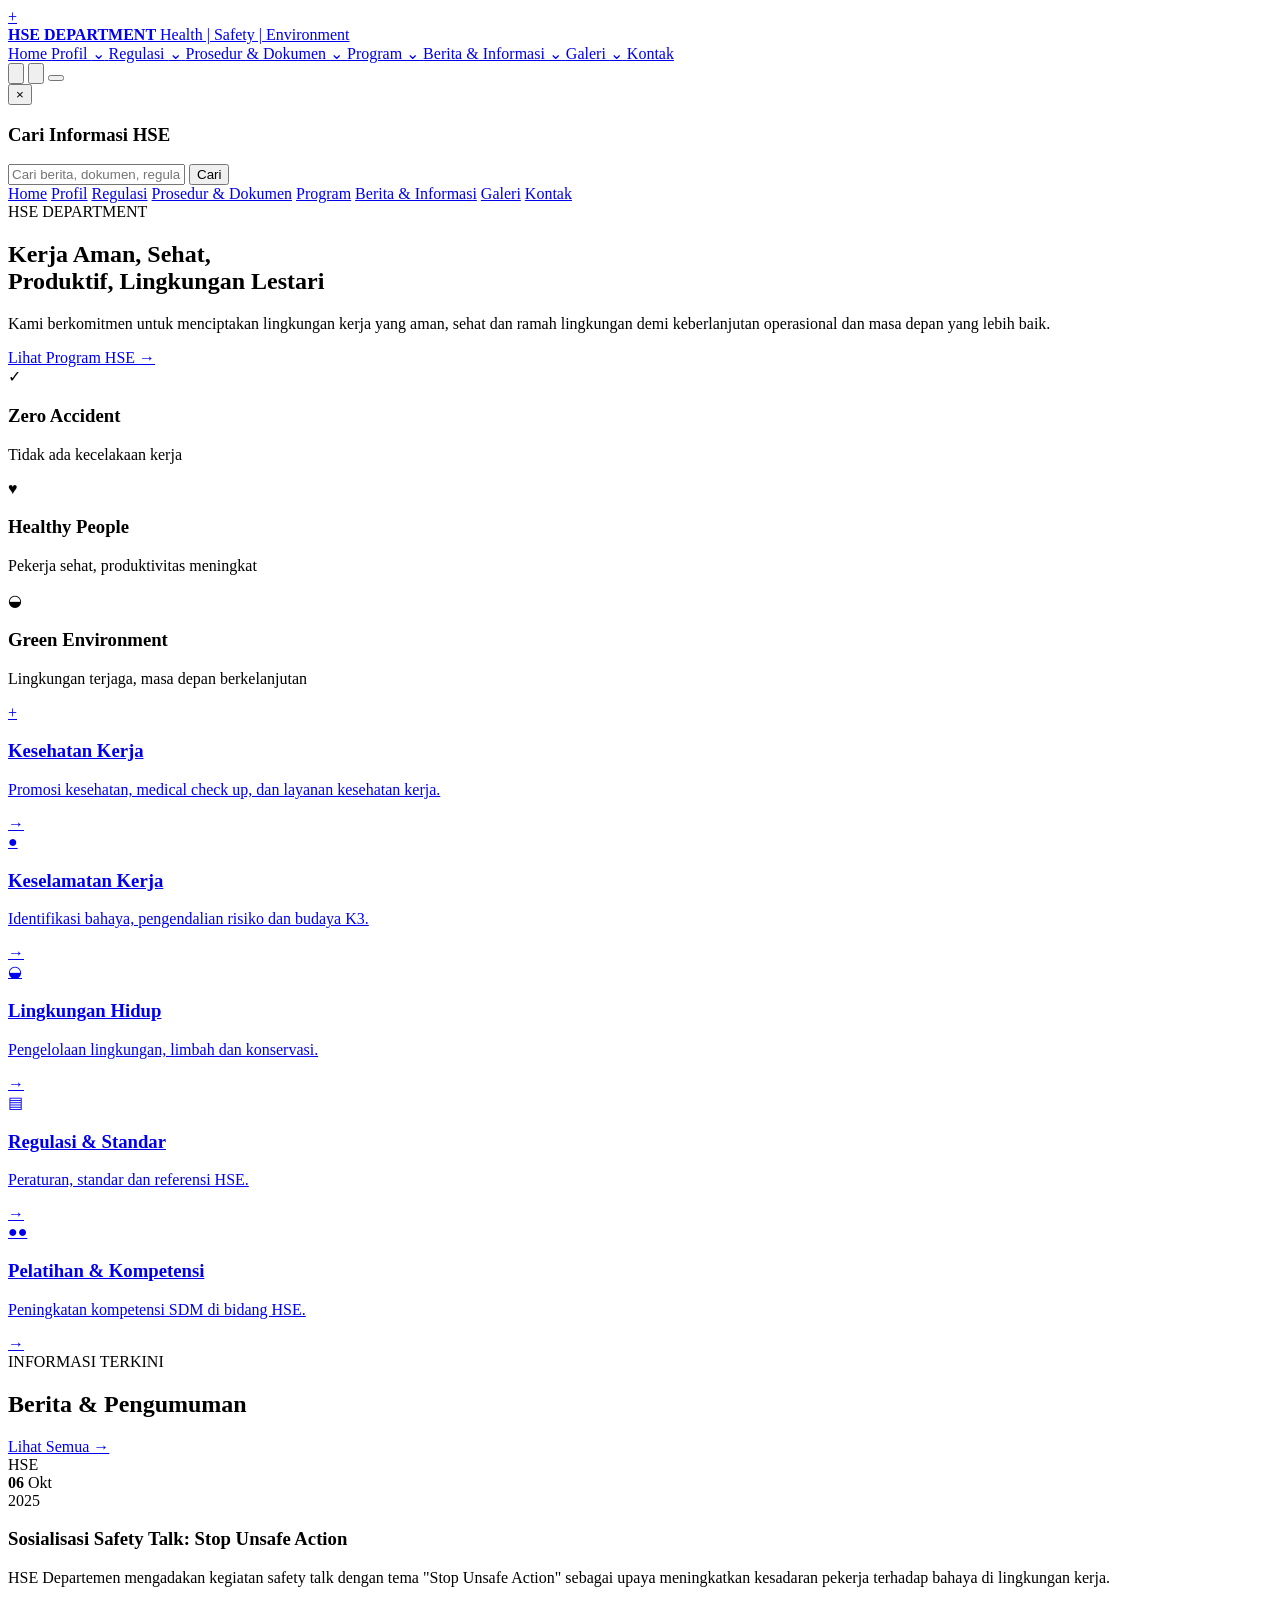
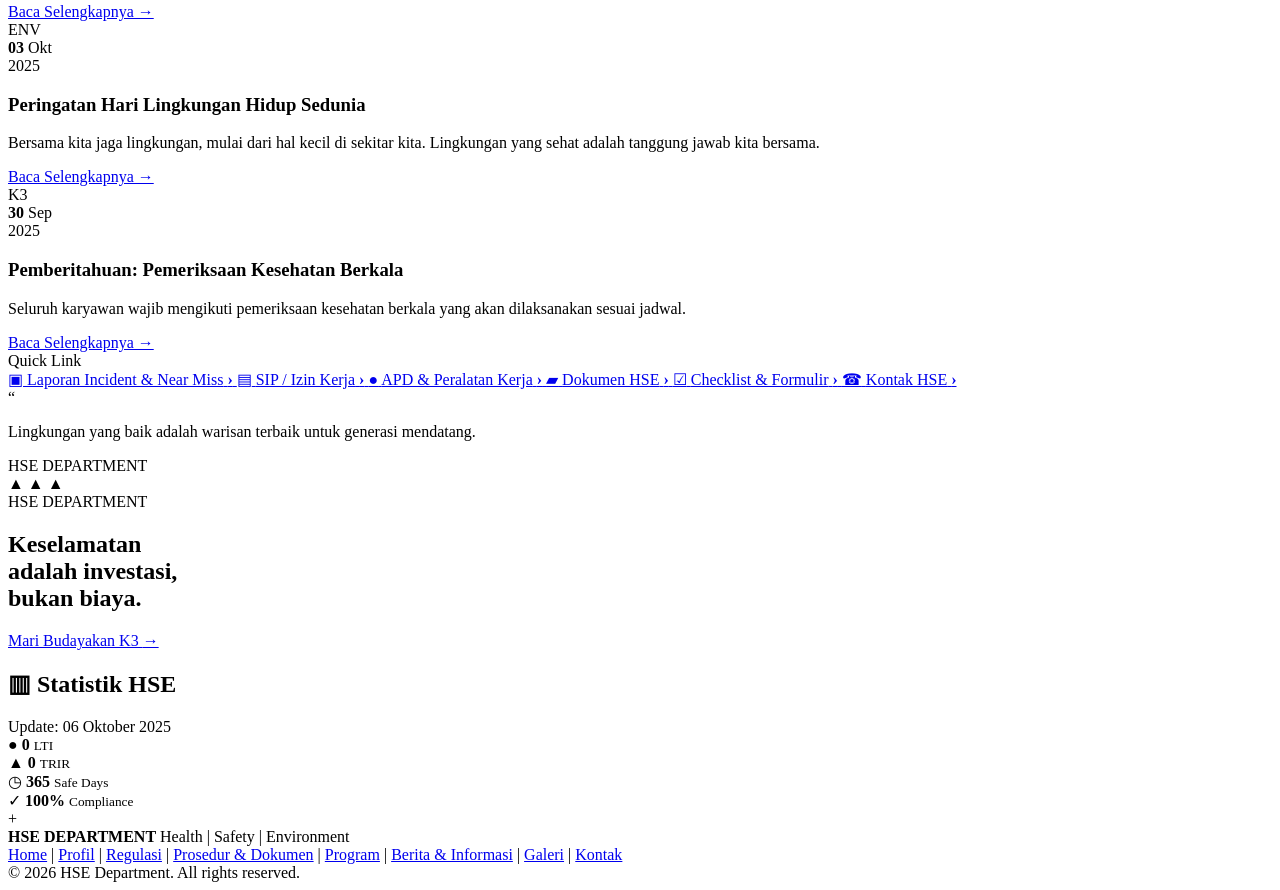
==== commit 87a4eb69: "Update index.html" ====
--- a/index.html
+++ b/index.html
@@ -11,28 +11,25 @@
         content="HSE Department - Health, Safety & Environment"
     >
 
-    <!-- Google Font -->
     <link rel="preconnect" href="https://fonts.googleapis.com">
     <link rel="preconnect" href="https://fonts.gstatic.com" crossorigin>
+
     <link
         href="https://fonts.googleapis.com/css2?family=Inter:wght@400;500;600;700;800&display=swap"
         rel="stylesheet"
     >
 
-    <!-- Home CSS -->
-    <link rel="stylesheet" href="css/home.css">
+    <!-- CSS HOME -->
+    <link rel="stylesheet" href="./css/home.css">
 </head>
 
 <body>
 
-    <!-- =====================================================
-         HEADER
-    ====================================================== -->
+    <!-- HEADER -->
     <header class="site-header">
 
         <div class="container header-inner">
 
-            <!-- Logo -->
             <a href="index.html" class="brand">
 
                 <div class="brand-logo">
@@ -48,8 +45,6 @@
 
             </a>
 
-
-            <!-- Desktop Navigation -->
             <nav class="main-nav">
 
                 <a href="index.html" class="nav-link active">
@@ -57,33 +52,27 @@
                 </a>
 
                 <a href="#" class="nav-link dropdown">
-                    Profil
-                    <span>⌄</span>
+                    Profil <span>⌄</span>
                 </a>
 
                 <a href="#" class="nav-link dropdown">
-                    Regulasi
-                    <span>⌄</span>
+                    Regulasi <span>⌄</span>
                 </a>
 
                 <a href="#" class="nav-link dropdown">
-                    Prosedur & Dokumen
-                    <span>⌄</span>
+                    Prosedur & Dokumen <span>⌄</span>
                 </a>
 
                 <a href="#" class="nav-link dropdown">
-                    Program
-                    <span>⌄</span>
+                    Program <span>⌄</span>
                 </a>
 
                 <a href="#" class="nav-link dropdown">
-                    Berita & Informasi
-                    <span>⌄</span>
+                    Berita & Informasi <span>⌄</span>
                 </a>
 
                 <a href="#" class="nav-link dropdown">
-                    Galeri
-                    <span>⌄</span>
+                    Galeri <span>⌄</span>
                 </a>
 
                 <a href="#" class="nav-link">
@@ -92,8 +81,6 @@
 
             </nav>
 
-
-            <!-- Header Actions -->
             <div class="header-actions">
 
                 <button
@@ -134,9 +121,7 @@
     </header>
 
 
-    <!-- =====================================================
-         SEARCH OVERLAY
-    ====================================================== -->
+    <!-- SEARCH -->
     <div class="search-overlay" id="searchOverlay">
 
         <div class="search-box">
@@ -170,9 +155,7 @@
     </div>
 
 
-    <!-- =====================================================
-         MOBILE NAVIGATION
-    ====================================================== -->
+    <!-- MOBILE MENU -->
     <div class="mobile-nav" id="mobileNav">
 
         <a href="index.html">Home</a>
@@ -187,9 +170,7 @@
     </div>
 
 
-    <!-- =====================================================
-         HERO
-    ====================================================== -->
+    <!-- HERO -->
     <main>
 
         <section class="hero">
@@ -222,8 +203,6 @@
 
                 </div>
 
-
-                <!-- Hero Highlights -->
                 <div class="hero-highlights">
 
                     <div class="hero-highlight">
@@ -239,7 +218,6 @@
 
                     </div>
 
-
                     <div class="hero-highlight">
 
                         <div class="highlight-icon health">
@@ -253,7 +231,6 @@
 
                     </div>
 
-
                     <div class="hero-highlight">
 
                         <div class="highlight-icon environment">
@@ -274,16 +251,13 @@
         </section>
 
 
-        <!-- =================================================
-             MAIN HSE SERVICES
-        ================================================== -->
+        <!-- SERVICES -->
         <section class="service-section">
 
             <div class="container">
 
                 <div class="service-grid">
 
-                    <!-- Kesehatan -->
                     <a href="#" class="service-card">
 
                         <div class="service-icon health-icon">
@@ -302,7 +276,6 @@
                     </a>
 
 
-                    <!-- Keselamatan -->
                     <a href="#" class="service-card">
 
                         <div class="service-icon safety-icon">
@@ -321,7 +294,6 @@
                     </a>
 
 
-                    <!-- Lingkungan -->
                     <a href="#" class="service-card">
 
                         <div class="service-icon environment-icon">
@@ -340,7 +312,6 @@
                     </a>
 
 
-                    <!-- Regulasi -->
                     <a href="#" class="service-card">
 
                         <div class="service-icon regulation-icon">
@@ -350,8 +321,7 @@
                         <h3>Regulasi & Standar</h3>
 
                         <p>
-                            Peraturan, standar dan referensi
-                            HSE.
+                            Peraturan, standar dan referensi HSE.
                         </p>
 
                         <span class="service-arrow">→</span>
@@ -359,7 +329,6 @@
                     </a>
 
 
-                    <!-- Kompetensi -->
                     <a href="#" class="service-card">
 
                         <div class="service-icon training-icon">
@@ -384,24 +353,23 @@
         </section>
 
 
-        <!-- =================================================
-             NEWS + SIDEBAR
-        ================================================== -->
+        <!-- CONTENT -->
         <section class="content-section">
 
             <div class="container content-grid">
 
-                <!-- NEWS -->
                 <div class="news-area">
 
                     <div class="section-heading">
 
                         <div>
+
                             <span class="section-label">
                                 INFORMASI TERKINI
                             </span>
 
                             <h2>Berita & Pengumuman</h2>
+
                         </div>
 
                         <a href="#" class="view-all">
@@ -411,7 +379,6 @@
                     </div>
 
 
-                    <!-- News Item 1 -->
                     <article class="news-item">
 
                         <div class="news-image image-one">
@@ -447,7 +414,6 @@
                     </article>
 
 
-                    <!-- News Item 2 -->
                     <article class="news-item">
 
                         <div class="news-image image-two">
@@ -481,7 +447,6 @@
                     </article>
 
 
-                    <!-- News Item 3 -->
                     <article class="news-item">
 
                         <div class="news-image image-three">
@@ -519,7 +484,6 @@
                 <!-- SIDEBAR -->
                 <aside class="sidebar">
 
-                    <!-- Quick Link -->
                     <div class="quick-links">
 
                         <div class="sidebar-title">
@@ -565,7 +529,6 @@
                     </div>
 
 
-                    <!-- Quote -->
                     <div class="quote-card">
 
                         <div class="quote-symbol">
@@ -597,14 +560,11 @@
         </section>
 
 
-        <!-- =================================================
-             HSE BANNER + STATISTICS
-        ================================================== -->
+        <!-- STATISTICS -->
         <section class="statistics-section">
 
             <div class="container statistics-grid">
 
-                <!-- Banner -->
                 <div class="safety-banner">
 
                     <div class="safety-banner-content">
@@ -629,7 +589,6 @@
                 </div>
 
 
-                <!-- Statistics -->
                 <div class="statistics-area">
 
                     <div class="statistics-heading">
@@ -649,54 +608,27 @@
                     <div class="statistics-cards">
 
                         <div class="stat-card">
-
-                            <span class="stat-icon">
-                                ●
-                            </span>
-
+                            <span class="stat-icon">●</span>
                             <strong>0</strong>
-
                             <small>LTI</small>
-
-                        </div>
-
+                        </div>
 
                         <div class="stat-card">
-
-                            <span class="stat-icon">
-                                ▲
-                            </span>
-
+                            <span class="stat-icon">▲</span>
                             <strong>0</strong>
-
                             <small>TRIR</small>
-
-                        </div>
-
+                        </div>
 
                         <div class="stat-card">
-
-                            <span class="stat-icon">
-                                ◷
-                            </span>
-
+                            <span class="stat-icon">◷</span>
                             <strong>365</strong>
-
                             <small>Safe Days</small>
-
-                        </div>
-
+                        </div>
 
                         <div class="stat-card">
-
-                            <span class="stat-icon">
-                                ✓
-                            </span>
-
+                            <span class="stat-icon">✓</span>
                             <strong>100%</strong>
-
                             <small>Compliance</small>
-
                         </div>
 
                     </div>
@@ -710,9 +642,7 @@
     </main>
 
 
-    <!-- =====================================================
-         FOOTER
-    ====================================================== -->
+    <!-- FOOTER -->
     <footer class="site-footer">
 
         <div class="container footer-inner">
@@ -768,8 +698,8 @@
     </footer>
 
 
-    <!-- Home JavaScript -->
-    <script src="js/home.js"></script>
+    <!-- JAVASCRIPT -->
+    <script src="./js/home.js"></script>
 
 </body>
 </html>
--- a/css/home.css
+++ b/css/home.css
@@ -0,0 +1,775 @@
+<!DOCTYPE html>
+<html lang="id">
+<head>
+    <meta charset="UTF-8">
+    <meta name="viewport" content="width=device-width, initial-scale=1.0">
+
+    <title>HSE Department | Health Safety Environment</title>
+
+    <meta
+        name="description"
+        content="HSE Department - Health, Safety & Environment"
+    >
+
+    <!-- Google Font -->
+    <link rel="preconnect" href="https://fonts.googleapis.com">
+    <link rel="preconnect" href="https://fonts.gstatic.com" crossorigin>
+    <link
+        href="https://fonts.googleapis.com/css2?family=Inter:wght@400;500;600;700;800&display=swap"
+        rel="stylesheet"
+    >
+
+    <!-- Home CSS -->
+    <link rel="stylesheet" href="css/home.css">
+</head>
+
+<body>
+
+    <!-- =====================================================
+         HEADER
+    ====================================================== -->
+    <header class="site-header">
+
+        <div class="container header-inner">
+
+            <!-- Logo -->
+            <a href="index.html" class="brand">
+
+                <div class="brand-logo">
+                    <div class="brand-logo-inner">
+                        +
+                    </div>
+                </div>
+
+                <div class="brand-text">
+                    <strong>HSE DEPARTMENT</strong>
+                    <span>Health | Safety | Environment</span>
+                </div>
+
+            </a>
+
+
+            <!-- Desktop Navigation -->
+            <nav class="main-nav">
+
+                <a href="index.html" class="nav-link active">
+                    Home
+                </a>
+
+                <a href="#" class="nav-link dropdown">
+                    Profil
+                    <span>⌄</span>
+                </a>
+
+                <a href="#" class="nav-link dropdown">
+                    Regulasi
+                    <span>⌄</span>
+                </a>
+
+                <a href="#" class="nav-link dropdown">
+                    Prosedur & Dokumen
+                    <span>⌄</span>
+                </a>
+
+                <a href="#" class="nav-link dropdown">
+                    Program
+                    <span>⌄</span>
+                </a>
+
+                <a href="#" class="nav-link dropdown">
+                    Berita & Informasi
+                    <span>⌄</span>
+                </a>
+
+                <a href="#" class="nav-link dropdown">
+                    Galeri
+                    <span>⌄</span>
+                </a>
+
+                <a href="#" class="nav-link">
+                    Kontak
+                </a>
+
+            </nav>
+
+
+            <!-- Header Actions -->
+            <div class="header-actions">
+
+                <button
+                    class="icon-button"
+                    id="searchButton"
+                    aria-label="Cari"
+                >
+                    <svg viewBox="0 0 24 24">
+                        <circle cx="11" cy="11" r="7"></circle>
+                        <line x1="16.5" y1="16.5" x2="21" y2="21"></line>
+                    </svg>
+                </button>
+
+                <button
+                    class="icon-button"
+                    aria-label="Akun"
+                >
+                    <svg viewBox="0 0 24 24">
+                        <circle cx="12" cy="8" r="4"></circle>
+                        <path d="M4 21c0-4 3.5-7 8-7s8 3 8 7"></path>
+                    </svg>
+                </button>
+
+                <button
+                    class="mobile-menu-button"
+                    id="mobileMenuButton"
+                    aria-label="Menu"
+                >
+                    <span></span>
+                    <span></span>
+                    <span></span>
+                </button>
+
+            </div>
+
+        </div>
+
+    </header>
+
+
+    <!-- =====================================================
+         SEARCH OVERLAY
+    ====================================================== -->
+    <div class="search-overlay" id="searchOverlay">
+
+        <div class="search-box">
+
+            <button
+                class="search-close"
+                id="searchClose"
+                aria-label="Tutup"
+            >
+                ×
+            </button>
+
+            <h3>Cari Informasi HSE</h3>
+
+            <div class="search-input-wrapper">
+
+                <input
+                    type="text"
+                    id="searchInput"
+                    placeholder="Cari berita, dokumen, regulasi..."
+                >
+
+                <button id="searchSubmit">
+                    Cari
+                </button>
+
+            </div>
+
+        </div>
+
+    </div>
+
+
+    <!-- =====================================================
+         MOBILE NAVIGATION
+    ====================================================== -->
+    <div class="mobile-nav" id="mobileNav">
+
+        <a href="index.html">Home</a>
+        <a href="#">Profil</a>
+        <a href="#">Regulasi</a>
+        <a href="#">Prosedur & Dokumen</a>
+        <a href="#">Program</a>
+        <a href="#">Berita & Informasi</a>
+        <a href="#">Galeri</a>
+        <a href="#">Kontak</a>
+
+    </div>
+
+
+    <!-- =====================================================
+         HERO
+    ====================================================== -->
+    <main>
+
+        <section class="hero">
+
+            <div class="hero-background"></div>
+
+            <div class="container hero-content">
+
+                <div class="hero-copy">
+
+                    <div class="hero-label">
+                        HSE DEPARTMENT
+                    </div>
+
+                    <h1>
+                        Kerja Aman, Sehat,<br>
+                        Produktif, Lingkungan Lestari
+                    </h1>
+
+                    <p>
+                        Kami berkomitmen untuk menciptakan lingkungan kerja
+                        yang aman, sehat dan ramah lingkungan demi
+                        keberlanjutan operasional dan masa depan yang lebih baik.
+                    </p>
+
+                    <a href="#" class="primary-button">
+                        Lihat Program HSE
+                        <span>→</span>
+                    </a>
+
+                </div>
+
+
+                <!-- Hero Highlights -->
+                <div class="hero-highlights">
+
+                    <div class="hero-highlight">
+
+                        <div class="highlight-icon shield">
+                            ✓
+                        </div>
+
+                        <div>
+                            <h3>Zero Accident</h3>
+                            <p>Tidak ada kecelakaan kerja</p>
+                        </div>
+
+                    </div>
+
+
+                    <div class="hero-highlight">
+
+                        <div class="highlight-icon health">
+                            ♥
+                        </div>
+
+                        <div>
+                            <h3>Healthy People</h3>
+                            <p>Pekerja sehat, produktivitas meningkat</p>
+                        </div>
+
+                    </div>
+
+
+                    <div class="hero-highlight">
+
+                        <div class="highlight-icon environment">
+                            ◒
+                        </div>
+
+                        <div>
+                            <h3>Green Environment</h3>
+                            <p>Lingkungan terjaga, masa depan berkelanjutan</p>
+                        </div>
+
+                    </div>
+
+                </div>
+
+            </div>
+
+        </section>
+
+
+        <!-- =================================================
+             MAIN HSE SERVICES
+        ================================================== -->
+        <section class="service-section">
+
+            <div class="container">
+
+                <div class="service-grid">
+
+                    <!-- Kesehatan -->
+                    <a href="#" class="service-card">
+
+                        <div class="service-icon health-icon">
+                            +
+                        </div>
+
+                        <h3>Kesehatan Kerja</h3>
+
+                        <p>
+                            Promosi kesehatan, medical check up,
+                            dan layanan kesehatan kerja.
+                        </p>
+
+                        <span class="service-arrow">→</span>
+
+                    </a>
+
+
+                    <!-- Keselamatan -->
+                    <a href="#" class="service-card">
+
+                        <div class="service-icon safety-icon">
+                            ●
+                        </div>
+
+                        <h3>Keselamatan Kerja</h3>
+
+                        <p>
+                            Identifikasi bahaya, pengendalian
+                            risiko dan budaya K3.
+                        </p>
+
+                        <span class="service-arrow">→</span>
+
+                    </a>
+
+
+                    <!-- Lingkungan -->
+                    <a href="#" class="service-card">
+
+                        <div class="service-icon environment-icon">
+                            ◒
+                        </div>
+
+                        <h3>Lingkungan Hidup</h3>
+
+                        <p>
+                            Pengelolaan lingkungan, limbah
+                            dan konservasi.
+                        </p>
+
+                        <span class="service-arrow">→</span>
+
+                    </a>
+
+
+                    <!-- Regulasi -->
+                    <a href="#" class="service-card">
+
+                        <div class="service-icon regulation-icon">
+                            ▤
+                        </div>
+
+                        <h3>Regulasi & Standar</h3>
+
+                        <p>
+                            Peraturan, standar dan referensi
+                            HSE.
+                        </p>
+
+                        <span class="service-arrow">→</span>
+
+                    </a>
+
+
+                    <!-- Kompetensi -->
+                    <a href="#" class="service-card">
+
+                        <div class="service-icon training-icon">
+                            ●●
+                        </div>
+
+                        <h3>Pelatihan & Kompetensi</h3>
+
+                        <p>
+                            Peningkatan kompetensi SDM
+                            di bidang HSE.
+                        </p>
+
+                        <span class="service-arrow">→</span>
+
+                    </a>
+
+                </div>
+
+            </div>
+
+        </section>
+
+
+        <!-- =================================================
+             NEWS + SIDEBAR
+        ================================================== -->
+        <section class="content-section">
+
+            <div class="container content-grid">
+
+                <!-- NEWS -->
+                <div class="news-area">
+
+                    <div class="section-heading">
+
+                        <div>
+                            <span class="section-label">
+                                INFORMASI TERKINI
+                            </span>
+
+                            <h2>Berita & Pengumuman</h2>
+                        </div>
+
+                        <a href="#" class="view-all">
+                            Lihat Semua →
+                        </a>
+
+                    </div>
+
+
+                    <!-- News Item 1 -->
+                    <article class="news-item">
+
+                        <div class="news-image image-one">
+                            <span>HSE</span>
+                        </div>
+
+                        <div class="news-date">
+                            <strong>06</strong>
+                            <span>Okt<br>2025</span>
+                        </div>
+
+                        <div class="news-content">
+
+                            <h3>
+                                Sosialisasi Safety Talk:
+                                Stop Unsafe Action
+                            </h3>
+
+                            <p>
+                                HSE Departemen mengadakan kegiatan
+                                safety talk dengan tema "Stop Unsafe
+                                Action" sebagai upaya meningkatkan
+                                kesadaran pekerja terhadap bahaya
+                                di lingkungan kerja.
+                            </p>
+
+                            <a href="#">
+                                Baca Selengkapnya →
+                            </a>
+
+                        </div>
+
+                    </article>
+
+
+                    <!-- News Item 2 -->
+                    <article class="news-item">
+
+                        <div class="news-image image-two">
+                            <span>ENV</span>
+                        </div>
+
+                        <div class="news-date">
+                            <strong>03</strong>
+                            <span>Okt<br>2025</span>
+                        </div>
+
+                        <div class="news-content">
+
+                            <h3>
+                                Peringatan Hari Lingkungan Hidup Sedunia
+                            </h3>
+
+                            <p>
+                                Bersama kita jaga lingkungan, mulai
+                                dari hal kecil di sekitar kita.
+                                Lingkungan yang sehat adalah tanggung
+                                jawab kita bersama.
+                            </p>
+
+                            <a href="#">
+                                Baca Selengkapnya →
+                            </a>
+
+                        </div>
+
+                    </article>
+
+
+                    <!-- News Item 3 -->
+                    <article class="news-item">
+
+                        <div class="news-image image-three">
+                            <span>K3</span>
+                        </div>
+
+                        <div class="news-date">
+                            <strong>30</strong>
+                            <span>Sep<br>2025</span>
+                        </div>
+
+                        <div class="news-content">
+
+                            <h3>
+                                Pemberitahuan: Pemeriksaan Kesehatan Berkala
+                            </h3>
+
+                            <p>
+                                Seluruh karyawan wajib mengikuti
+                                pemeriksaan kesehatan berkala yang
+                                akan dilaksanakan sesuai jadwal.
+                            </p>
+
+                            <a href="#">
+                                Baca Selengkapnya →
+                            </a>
+
+                        </div>
+
+                    </article>
+
+                </div>
+
+
+                <!-- SIDEBAR -->
+                <aside class="sidebar">
+
+                    <!-- Quick Link -->
+                    <div class="quick-links">
+
+                        <div class="sidebar-title">
+                            Quick Link
+                        </div>
+
+                        <a href="#">
+                            <span class="quick-icon">▣</span>
+                            <span>Laporan Incident & Near Miss</span>
+                            <strong>›</strong>
+                        </a>
+
+                        <a href="#">
+                            <span class="quick-icon">▤</span>
+                            <span>SIP / Izin Kerja</span>
+                            <strong>›</strong>
+                        </a>
+
+                        <a href="#">
+                            <span class="quick-icon">●</span>
+                            <span>APD & Peralatan Kerja</span>
+                            <strong>›</strong>
+                        </a>
+
+                        <a href="#">
+                            <span class="quick-icon">▰</span>
+                            <span>Dokumen HSE</span>
+                            <strong>›</strong>
+                        </a>
+
+                        <a href="#">
+                            <span class="quick-icon">☑</span>
+                            <span>Checklist & Formulir</span>
+                            <strong>›</strong>
+                        </a>
+
+                        <a href="#">
+                            <span class="quick-icon">☎</span>
+                            <span>Kontak HSE</span>
+                            <strong>›</strong>
+                        </a>
+
+                    </div>
+
+
+                    <!-- Quote -->
+                    <div class="quote-card">
+
+                        <div class="quote-symbol">
+                            “
+                        </div>
+
+                        <p>
+                            Lingkungan yang baik adalah
+                            warisan terbaik untuk generasi
+                            mendatang.
+                        </p>
+
+                        <div class="quote-line"></div>
+
+                        <span>
+                            HSE DEPARTMENT
+                        </span>
+
+                        <div class="mountain-decoration">
+                            ▲ ▲ ▲
+                        </div>
+
+                    </div>
+
+                </aside>
+
+            </div>
+
+        </section>
+
+
+        <!-- =================================================
+             HSE BANNER + STATISTICS
+        ================================================== -->
+        <section class="statistics-section">
+
+            <div class="container statistics-grid">
+
+                <!-- Banner -->
+                <div class="safety-banner">
+
+                    <div class="safety-banner-content">
+
+                        <span>
+                            HSE DEPARTMENT
+                        </span>
+
+                        <h2>
+                            Keselamatan<br>
+                            adalah investasi,<br>
+                            bukan biaya.
+                        </h2>
+
+                        <a href="#">
+                            Mari Budayakan K3
+                            <span>→</span>
+                        </a>
+
+                    </div>
+
+                </div>
+
+
+                <!-- Statistics -->
+                <div class="statistics-area">
+
+                    <div class="statistics-heading">
+
+                        <h2>
+                            <span class="statistics-symbol">▥</span>
+                            Statistik HSE
+                        </h2>
+
+                        <span>
+                            Update: 06 Oktober 2025
+                        </span>
+
+                    </div>
+
+
+                    <div class="statistics-cards">
+
+                        <div class="stat-card">
+
+                            <span class="stat-icon">
+                                ●
+                            </span>
+
+                            <strong>0</strong>
+
+                            <small>LTI</small>
+
+                        </div>
+
+
+                        <div class="stat-card">
+
+                            <span class="stat-icon">
+                                ▲
+                            </span>
+
+                            <strong>0</strong>
+
+                            <small>TRIR</small>
+
+                        </div>
+
+
+                        <div class="stat-card">
+
+                            <span class="stat-icon">
+                                ◷
+                            </span>
+
+                            <strong>365</strong>
+
+                            <small>Safe Days</small>
+
+                        </div>
+
+
+                        <div class="stat-card">
+
+                            <span class="stat-icon">
+                                ✓
+                            </span>
+
+                            <strong>100%</strong>
+
+                            <small>Compliance</small>
+
+                        </div>
+
+                    </div>
+
+                </div>
+
+            </div>
+
+        </section>
+
+    </main>
+
+
+    <!-- =====================================================
+         FOOTER
+    ====================================================== -->
+    <footer class="site-footer">
+
+        <div class="container footer-inner">
+
+            <div class="footer-brand">
+
+                <div class="footer-logo">
+                    +
+                </div>
+
+                <div>
+                    <strong>HSE DEPARTMENT</strong>
+                    <span>Health | Safety | Environment</span>
+                </div>
+
+            </div>
+
+
+            <div class="footer-menu">
+
+                <a href="index.html">Home</a>
+                <span>|</span>
+
+                <a href="#">Profil</a>
+                <span>|</span>
+
+                <a href="#">Regulasi</a>
+                <span>|</span>
+
+                <a href="#">Prosedur & Dokumen</a>
+                <span>|</span>
+
+                <a href="#">Program</a>
+                <span>|</span>
+
+                <a href="#">Berita & Informasi</a>
+                <span>|</span>
+
+                <a href="#">Galeri</a>
+                <span>|</span>
+
+                <a href="#">Kontak</a>
+
+            </div>
+
+
+            <div class="copyright">
+                © 2025 HSE Department. All rights reserved.
+            </div>
+
+        </div>
+
+    </footer>
+
+
+    <!-- Home JavaScript -->
+    <script src="js/home.js"></script>
+
+</body>
+</html>
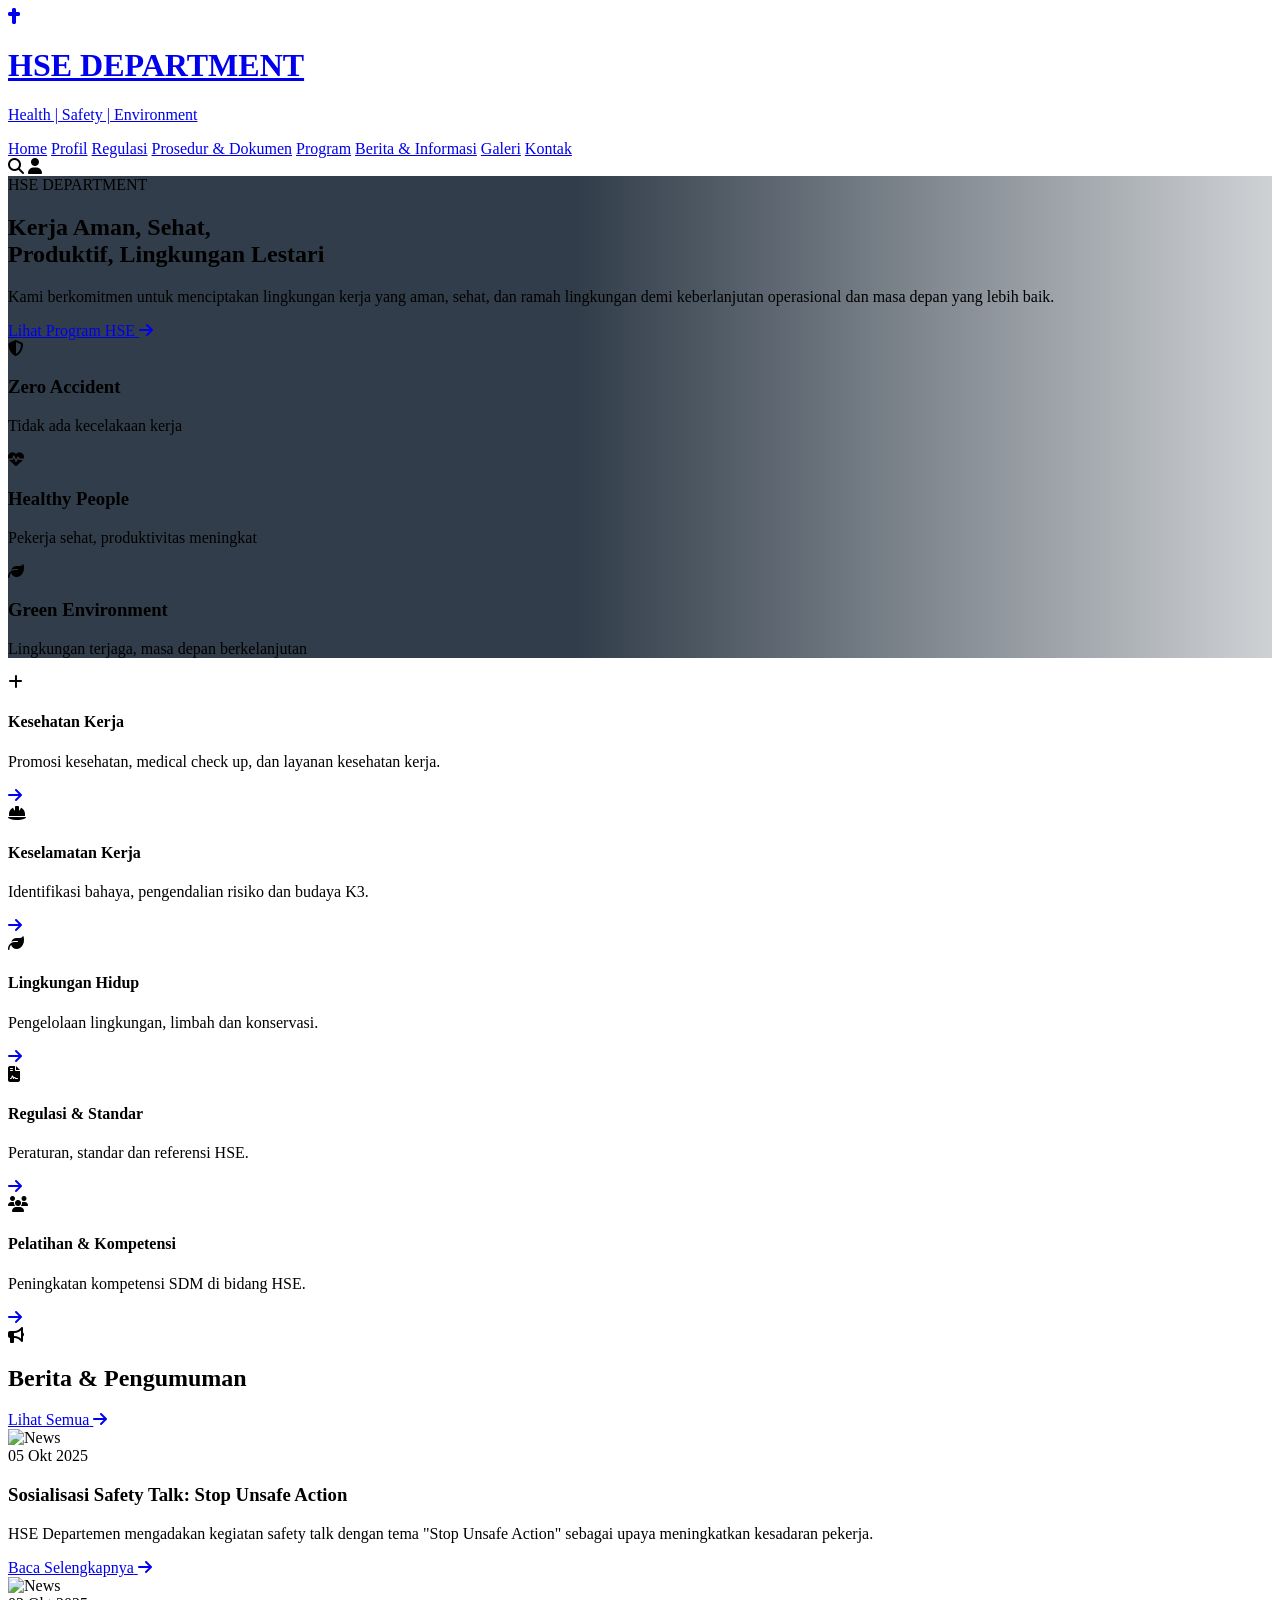
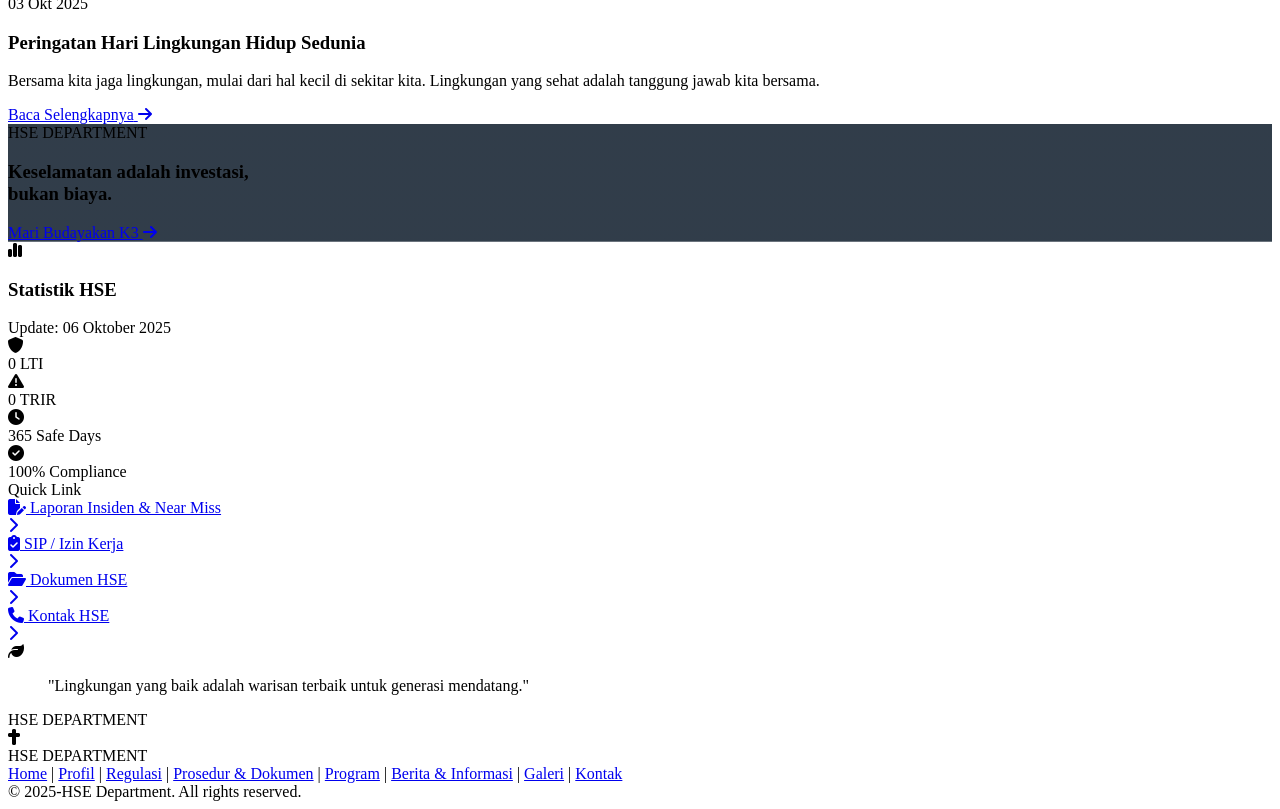
==== commit 26fa2ace: "Create index.html" ====
--- a/index.html
+++ b/index.html
@@ -3,703 +3,348 @@
 <head>
     <meta charset="UTF-8">
     <meta name="viewport" content="width=device-width, initial-scale=1.0">
-
-    <title>HSE Department | Health Safety Environment</title>
-
-    <meta
-        name="description"
-        content="HSE Department - Health, Safety & Environment"
-    >
-
-    <link rel="preconnect" href="https://fonts.googleapis.com">
-    <link rel="preconnect" href="https://fonts.gstatic.com" crossorigin>
-
-    <link
-        href="https://fonts.googleapis.com/css2?family=Inter:wght@400;500;600;700;800&display=swap"
-        rel="stylesheet"
-    >
-
-    <!-- CSS HOME -->
-    <link rel="stylesheet" href="./css/home.css">
+    <title>HSE Department Portal - Beranda</title>
+    <!-- Tailwind CSS -->
+    <script src="https://cdn.tailwindcss.com"></script>
+    <!-- Font Awesome Icons -->
+    <link rel="stylesheet" href="https://cdnjs.cloudflare.com/ajax/libs/font-awesome/6.4.0/css/all.min.css">
+    <style>
+        .hero-bg {
+            background: linear-gradient(to right, rgba(13, 27, 42, 0.85) 45%, rgba(13, 27, 42, 0.2)),
+                        url('https://images.unsplash.com/photo-1541888946425-d0fbb186a5b3?auto=format&fit=crop&w=1920&q=80');
+            background-size: cover;
+            background-position: center;
+        }
+        .banner-bg {
+            background: linear-gradient(rgba(13, 27, 42, 0.85), rgba(13, 27, 42, 0.85)),
+                        url('https://images.unsplash.com/photo-1504307651254-35680f356dfd?auto=format&fit=crop&w=800&q=80');
+            background-size: cover;
+            background-position: center;
+        }
+    </style>
 </head>
-
-<body>
-
-    <!-- HEADER -->
-    <header class="site-header">
-
-        <div class="container header-inner">
-
-            <a href="index.html" class="brand">
-
-                <div class="brand-logo">
-                    <div class="brand-logo-inner">
-                        +
-                    </div>
-                </div>
-
-                <div class="brand-text">
-                    <strong>HSE DEPARTMENT</strong>
-                    <span>Health | Safety | Environment</span>
-                </div>
-
+<body class="bg-gray-100 text-gray-800 font-sans">
+
+    <!-- Header & Navigation -->
+    <header class="bg-white border-b border-gray-200 sticky top-0 z-50 shadow-sm">
+        <div class="max-w-7xl mx-auto px-4 py-3 flex justify-between items-center text-sm">
+            <!-- Logo -->
+            <a href="index.html" class="flex items-center space-x-3">
+                <div class="w-9 h-9 bg-emerald-700 rounded-full flex items-center justify-center text-white text-lg font-bold">
+                    <i class="fa-solid fa-cross"></i>
+                </div>
+                <div>
+                    <h1 class="font-extrabold text-gray-900 leading-tight text-base tracking-wide">HSE DEPARTMENT</h1>
+                    <p class="text-[10px] text-gray-500 font-medium">Health | Safety | Environment</p>
+                </div>
             </a>
 
-            <nav class="main-nav">
-
-                <a href="index.html" class="nav-link active">
-                    Home
+            <!-- Navbar Menu -->
+            <nav class="hidden lg:flex items-center space-x-6 text-gray-700 font-medium text-xs">
+                <a href="index.html" class="text-emerald-700 font-bold border-b-2 border-emerald-700 pb-1">Home</a>
+                <a href="profil.html" class="hover:text-emerald-700 transition">Profil</a>
+                <a href="regulasi.html" class="hover:text-emerald-700 transition">Regulasi</a>
+                <a href="prosedur.html" class="hover:text-emerald-700 transition">Prosedur & Dokumen</a>
+                <a href="program.html" class="hover:text-emerald-700 transition">Program</a>
+                <a href="berita.html" class="hover:text-emerald-700 transition">Berita & Informasi</a>
+                <a href="galeri.html" class="hover:text-emerald-700 transition">Galeri</a>
+                <a href="kontak.html" class="hover:text-emerald-700 transition">Kontak</a>
+            </nav>
+
+            <!-- Icons -->
+            <div class="flex items-center space-x-4 text-gray-600">
+                <i class="fa-solid fa-magnifying-glass cursor-pointer hover:text-emerald-700 text-sm"></i>
+                <i class="fa-solid fa-user cursor-pointer hover:text-emerald-700 text-sm"></i>
+            </div>
+        </div>
+    </header>
+
+    <!-- Hero Section -->
+    <section class="hero-bg text-white py-16 lg:py-20">
+        <div class="max-w-7xl mx-auto px-4 grid grid-cols-1 lg:grid-cols-12 gap-8 items-center">
+            <!-- Left Hero Content -->
+            <div class="lg:col-span-7">
+                <span class="text-emerald-400 font-bold tracking-wider text-xs uppercase mb-2 block">HSE DEPARTMENT</span>
+                <h1 class="text-3xl lg:text-4xl font-extrabold mb-4 leading-tight">
+                    Kerja Aman, Sehat,<br>Produktif, Lingkungan Lestari
+                </h1>
+                <p class="text-gray-300 text-xs lg:text-sm mb-6 max-w-lg leading-relaxed">
+                    Kami berkomitmen untuk menciptakan lingkungan kerja yang aman, sehat, dan ramah lingkungan demi keberlanjutan operasional dan masa depan yang lebih baik.
+                </p>
+                <a href="program.html" class="inline-flex items-center space-x-2 bg-emerald-500 hover:bg-emerald-600 text-white text-xs font-semibold px-5 py-2.5 rounded-md transition shadow">
+                    <span>Lihat Program HSE</span>
+                    <i class="fa-solid fa-arrow-right text-xs"></i>
                 </a>
-
-                <a href="#" class="nav-link dropdown">
-                    Profil <span>⌄</span>
-                </a>
-
-                <a href="#" class="nav-link dropdown">
-                    Regulasi <span>⌄</span>
-                </a>
-
-                <a href="#" class="nav-link dropdown">
-                    Prosedur & Dokumen <span>⌄</span>
-                </a>
-
-                <a href="#" class="nav-link dropdown">
-                    Program <span>⌄</span>
-                </a>
-
-                <a href="#" class="nav-link dropdown">
-                    Berita & Informasi <span>⌄</span>
-                </a>
-
-                <a href="#" class="nav-link dropdown">
-                    Galeri <span>⌄</span>
-                </a>
-
-                <a href="#" class="nav-link">
-                    Kontak
-                </a>
-
+            </div>
+
+            <!-- Right Hero Badges -->
+            <div class="lg:col-span-5 space-y-4">
+                <div class="bg-slate-900/60 backdrop-blur-md p-3.5 rounded-lg border border-slate-700/50 flex items-center space-x-4">
+                    <div class="w-10 h-10 bg-emerald-500/20 text-emerald-400 rounded-full flex items-center justify-center text-lg shrink-0">
+                        <i class="fa-solid fa-shield-halved"></i>
+                    </div>
+                    <div>
+                        <h3 class="font-bold text-sm text-white">Zero Accident</h3>
+                        <p class="text-[11px] text-gray-300">Tidak ada kecelakaan kerja</p>
+                    </div>
+                </div>
+
+                <div class="bg-slate-900/60 backdrop-blur-md p-3.5 rounded-lg border border-slate-700/50 flex items-center space-x-4">
+                    <div class="w-10 h-10 bg-emerald-500/20 text-emerald-400 rounded-full flex items-center justify-center text-lg shrink-0">
+                        <i class="fa-solid fa-heart-pulse"></i>
+                    </div>
+                    <div>
+                        <h3 class="font-bold text-sm text-white">Healthy People</h3>
+                        <p class="text-[11px] text-gray-300">Pekerja sehat, produktivitas meningkat</p>
+                    </div>
+                </div>
+
+                <div class="bg-slate-900/60 backdrop-blur-md p-3.5 rounded-lg border border-slate-700/50 flex items-center space-x-4">
+                    <div class="w-10 h-10 bg-emerald-500/20 text-emerald-400 rounded-full flex items-center justify-center text-lg shrink-0">
+                        <i class="fa-solid fa-leaf"></i>
+                    </div>
+                    <div>
+                        <h3 class="font-bold text-sm text-white">Green Environment</h3>
+                        <p class="text-[11px] text-gray-300">Lingkungan terjaga, masa depan berkelanjutan</p>
+                    </div>
+                </div>
+            </div>
+        </div>
+    </section>
+
+    <!-- Top Feature Cards -->
+    <section class="max-w-7xl mx-auto px-4 -mt-6 relative z-10">
+        <div class="grid grid-cols-2 md:grid-cols-3 lg:grid-cols-5 gap-4">
+            <!-- Card 1 -->
+            <div class="bg-white p-5 rounded-lg shadow-sm border border-gray-100 text-center flex flex-col items-center hover:shadow-md transition">
+                <div class="w-10 h-10 bg-emerald-100 text-emerald-600 rounded-full flex items-center justify-center text-lg mb-3">
+                    <i class="fa-solid fa-plus"></i>
+                </div>
+                <h4 class="font-bold text-gray-900 text-xs mb-1">Kesehatan Kerja</h4>
+                <p class="text-[10px] text-gray-500 leading-relaxed mb-3">Promosi kesehatan, medical check up, dan layanan kesehatan kerja.</p>
+                <a href="program.html" class="mt-auto"><i class="fa-solid fa-arrow-right text-xs text-gray-400 hover:text-emerald-600"></i></a>
+            </div>
+
+            <!-- Card 2 -->
+            <div class="bg-white p-5 rounded-lg shadow-sm border border-gray-100 text-center flex flex-col items-center hover:shadow-md transition">
+                <div class="w-10 h-10 bg-amber-100 text-amber-500 rounded-full flex items-center justify-center text-lg mb-3">
+                    <i class="fa-solid fa-hard-hat"></i>
+                </div>
+                <h4 class="font-bold text-gray-900 text-xs mb-1">Keselamatan Kerja</h4>
+                <p class="text-[10px] text-gray-500 leading-relaxed mb-3">Identifikasi bahaya, pengendalian risiko dan budaya K3.</p>
+                <a href="program.html" class="mt-auto"><i class="fa-solid fa-arrow-right text-xs text-gray-400 hover:text-emerald-600"></i></a>
+            </div>
+
+            <!-- Card 3 -->
+            <div class="bg-white p-5 rounded-lg shadow-sm border border-gray-100 text-center flex flex-col items-center hover:shadow-md transition">
+                <div class="w-10 h-10 bg-emerald-100 text-emerald-600 rounded-full flex items-center justify-center text-lg mb-3">
+                    <i class="fa-solid fa-leaf"></i>
+                </div>
+                <h4 class="font-bold text-gray-900 text-xs mb-1">Lingkungan Hidup</h4>
+                <p class="text-[10px] text-gray-500 leading-relaxed mb-3">Pengelolaan lingkungan, limbah dan konservasi.</p>
+                <a href="program.html" class="mt-auto"><i class="fa-solid fa-arrow-right text-xs text-gray-400 hover:text-emerald-600"></i></a>
+            </div>
+
+            <!-- Card 4 -->
+            <div class="bg-white p-5 rounded-lg shadow-sm border border-gray-100 text-center flex flex-col items-center hover:shadow-md transition">
+                <div class="w-10 h-10 bg-blue-100 text-blue-600 rounded-full flex items-center justify-center text-lg mb-3">
+                    <i class="fa-solid fa-file-contract"></i>
+                </div>
+                <h4 class="font-bold text-gray-900 text-xs mb-1">Regulasi & Standar</h4>
+                <p class="text-[10px] text-gray-500 leading-relaxed mb-3">Peraturan, standar dan referensi HSE.</p>
+                <a href="regulasi.html" class="mt-auto"><i class="fa-solid fa-arrow-right text-xs text-gray-400 hover:text-emerald-600"></i></a>
+            </div>
+
+            <!-- Card 5 -->
+            <div class="bg-white p-5 rounded-lg shadow-sm border border-gray-100 text-center flex flex-col items-center hover:shadow-md transition col-span-2 md:col-span-1">
+                <div class="w-10 h-10 bg-indigo-100 text-indigo-600 rounded-full flex items-center justify-center text-lg mb-3">
+                    <i class="fa-solid fa-users"></i>
+                </div>
+                <h4 class="font-bold text-gray-900 text-xs mb-1">Pelatihan & Kompetensi</h4>
+                <p class="text-[10px] text-gray-500 leading-relaxed mb-3">Peningkatan kompetensi SDM di bidang HSE.</p>
+                <a href="program.html" class="mt-auto"><i class="fa-solid fa-arrow-right text-xs text-gray-400 hover:text-emerald-600"></i></a>
+            </div>
+        </div>
+    </section>
+
+    <!-- Main Content Section -->
+    <main class="max-w-7xl mx-auto px-4 py-8 grid grid-cols-1 lg:grid-cols-12 gap-6">
+        
+        <!-- Left / Center Column -->
+        <div class="lg:col-span-8 space-y-6">
+            
+            <!-- Berita & Pengumuman -->
+            <div>
+                <div class="flex justify-between items-center mb-4">
+                    <div class="flex items-center space-x-2">
+                        <i class="fa-solid fa-bullhorn text-emerald-700 text-sm"></i>
+                        <h2 class="text-sm font-bold text-gray-900">Berita & Pengumuman</h2>
+                    </div>
+                    <a href="berita.html" class="text-[11px] text-gray-500 hover:text-emerald-700 flex items-center space-x-1">
+                        <span>Lihat Semua</span> <i class="fa-solid fa-arrow-right text-[10px]"></i>
+                    </a>
+                </div>
+
+                <div class="space-y-3">
+                    <!-- News Item 1 -->
+                    <div class="bg-white p-3 rounded-lg border border-gray-100 shadow-sm flex flex-col sm:flex-row items-start sm:items-center space-y-3 sm:space-y-0 sm:space-x-4">
+                        <img src="https://images.unsplash.com/photo-1504307651254-35680f356dfd?auto=format&fit=crop&w=200&q=80" alt="News" class="w-full sm:w-28 h-20 object-cover rounded-md">
+                        <div class="flex-1">
+                            <span class="bg-emerald-700 text-white text-[9px] font-bold px-2 py-0.5 rounded">05 Okt 2025</span>
+                            <h3 class="font-bold text-xs text-gray-900 mt-1">Sosialisasi Safety Talk: Stop Unsafe Action</h3>
+                            <p class="text-[10px] text-gray-500 mt-0.5 line-clamp-2">HSE Departemen mengadakan kegiatan safety talk dengan tema "Stop Unsafe Action" sebagai upaya meningkatkan kesadaran pekerja.</p>
+                            <a href="berita.html" class="text-[10px] text-emerald-700 font-semibold mt-1 inline-flex items-center space-x-1">
+                                <span>Baca Selengkapnya</span> <i class="fa-solid fa-arrow-right text-[9px]"></i>
+                            </a>
+                        </div>
+                    </div>
+
+                    <!-- News Item 2 -->
+                    <div class="bg-white p-3 rounded-lg border border-gray-100 shadow-sm flex flex-col sm:flex-row items-start sm:items-center space-y-3 sm:space-y-0 sm:space-x-4">
+                        <img src="https://images.unsplash.com/photo-1542601906990-b4d3fb778b09?auto=format&fit=crop&w=200&q=80" alt="News" class="w-full sm:w-28 h-20 object-cover rounded-md">
+                        <div class="flex-1">
+                            <span class="bg-emerald-700 text-white text-[9px] font-bold px-2 py-0.5 rounded">03 Okt 2025</span>
+                            <h3 class="font-bold text-xs text-gray-900 mt-1">Peringatan Hari Lingkungan Hidup Sedunia</h3>
+                            <p class="text-[10px] text-gray-500 mt-0.5 line-clamp-2">Bersama kita jaga lingkungan, mulai dari hal kecil di sekitar kita. Lingkungan yang sehat adalah tanggung jawab kita bersama.</p>
+                            <a href="berita.html" class="text-[10px] text-emerald-700 font-semibold mt-1 inline-flex items-center space-x-1">
+                                <span>Baca Selengkapnya</span> <i class="fa-solid fa-arrow-right text-[9px]"></i>
+                            </a>
+                        </div>
+                    </div>
+                </div>
+            </div>
+
+            <!-- Banner Kampanye & Statistik -->
+            <div class="space-y-4">
+                <div class="banner-bg p-6 rounded-lg text-white shadow-sm">
+                    <span class="text-[10px] uppercase font-bold text-emerald-400">HSE DEPARTMENT</span>
+                    <h3 class="text-xl font-bold mt-1 mb-3">Keselamatan adalah investasi,<br>bukan biaya.</h3>
+                    <a href="program.html" class="inline-flex items-center space-x-1 bg-emerald-500 hover:bg-emerald-600 text-white text-[11px] font-semibold px-4 py-1.5 rounded transition">
+                        <span>Mari Budayakan K3</span> <i class="fa-solid fa-arrow-right text-[9px]"></i>
+                    </a>
+                </div>
+
+                <!-- Statistik HSE -->
+                <div class="bg-white p-4 rounded-lg border border-gray-100 shadow-sm">
+                    <div class="flex justify-between items-center mb-4">
+                        <div class="flex items-center space-x-2">
+                            <i class="fa-solid fa-chart-simple text-emerald-700 text-sm"></i>
+                            <h3 class="text-xs font-bold text-gray-900">Statistik HSE</h3>
+                        </div>
+                        <span class="text-[10px] text-gray-400">Update: 06 Oktober 2025</span>
+                    </div>
+
+                    <div class="grid grid-cols-4 gap-2 text-center">
+                        <div class="p-2">
+                            <div class="w-7 h-7 bg-emerald-100 text-emerald-700 rounded-full flex items-center justify-center text-xs mx-auto mb-1">
+                                <i class="fa-solid fa-shield"></i>
+                            </div>
+                            <span class="text-base font-extrabold text-gray-900 block">0</span>
+                            <span class="text-[10px] text-gray-500 font-medium uppercase">LTI</span>
+                        </div>
+                        <div class="p-2">
+                            <div class="w-7 h-7 bg-amber-100 text-amber-600 rounded-full flex items-center justify-center text-xs mx-auto mb-1">
+                                <i class="fa-solid fa-triangle-exclamation"></i>
+                            </div>
+                            <span class="text-base font-extrabold text-gray-900 block">0</span>
+                            <span class="text-[10px] text-gray-500 font-medium uppercase">TRIR</span>
+                        </div>
+                        <div class="p-2">
+                            <div class="w-7 h-7 bg-blue-100 text-blue-600 rounded-full flex items-center justify-center text-xs mx-auto mb-1">
+                                <i class="fa-solid fa-clock"></i>
+                            </div>
+                            <span class="text-base font-extrabold text-gray-900 block">365</span>
+                            <span class="text-[10px] text-gray-500 font-medium">Safe Days</span>
+                        </div>
+                        <div class="p-2">
+                            <div class="w-7 h-7 bg-emerald-100 text-emerald-700 rounded-full flex items-center justify-center text-xs mx-auto mb-1">
+                                <i class="fa-solid fa-circle-check"></i>
+                            </div>
+                            <span class="text-base font-extrabold text-gray-900 block">100%</span>
+                            <span class="text-[10px] text-gray-500 font-medium">Compliance</span>
+                        </div>
+                    </div>
+                </div>
+            </div>
+
+        </div>
+
+        <!-- Right Sidebar -->
+        <div class="lg:col-span-4 space-y-6">
+            <!-- Quick Link Box -->
+            <div class="bg-white rounded-lg border border-gray-100 shadow-sm overflow-hidden">
+                <div class="bg-emerald-800 text-white p-3 font-bold text-xs">Quick Link</div>
+                <div class="divide-y divide-gray-100 text-xs">
+                    <a href="prosedur.html" class="p-3 flex items-center justify-between text-gray-700 hover:bg-emerald-50 hover:text-emerald-800 transition">
+                        <div class="flex items-center space-x-2">
+                            <i class="fa-solid fa-file-pen text-emerald-700"></i>
+                            <span>Laporan Insiden & Near Miss</span>
+                        </div>
+                        <i class="fa-solid fa-chevron-right text-[10px] text-gray-400"></i>
+                    </a>
+                    <a href="prosedur.html" class="p-3 flex items-center justify-between text-gray-700 hover:bg-emerald-50 hover:text-emerald-800 transition">
+                        <div class="flex items-center space-x-2">
+                            <i class="fa-solid fa-clipboard-check text-emerald-700"></i>
+                            <span>SIP / Izin Kerja</span>
+                        </div>
+                        <i class="fa-solid fa-chevron-right text-[10px] text-gray-400"></i>
+                    </a>
+                    <a href="prosedur.html" class="p-3 flex items-center justify-between text-gray-700 hover:bg-emerald-50 hover:text-emerald-800 transition">
+                        <div class="flex items-center space-x-2">
+                            <i class="fa-solid fa-folder-open text-emerald-700"></i>
+                            <span>Dokumen HSE</span>
+                        </div>
+                        <i class="fa-solid fa-chevron-right text-[10px] text-gray-400"></i>
+                    </a>
+                    <a href="kontak.html" class="p-3 flex items-center justify-between text-gray-700 hover:bg-emerald-50 hover:text-emerald-800 transition">
+                        <div class="flex items-center space-x-2">
+                            <i class="fa-solid fa-phone text-emerald-700"></i>
+                            <span>Kontak HSE</span>
+                        </div>
+                        <i class="fa-solid fa-chevron-right text-[10px] text-gray-400"></i>
+                    </a>
+                </div>
+            </div>
+
+            <!-- Quote Card -->
+            <div class="bg-emerald-50/70 border border-emerald-100 rounded-lg p-6 text-center shadow-sm">
+                <div class="w-8 h-8 bg-emerald-600 text-white rounded-full flex items-center justify-center mx-auto mb-3 text-xs">
+                    <i class="fa-solid fa-leaf"></i>
+                </div>
+                <blockquote class="italic text-gray-700 font-medium text-xs leading-relaxed mb-4">
+                    "Lingkungan yang baik adalah warisan terbaik untuk generasi mendatang."
+                </blockquote>
+                <span class="text-[10px] font-bold text-emerald-800 uppercase tracking-wider block">HSE DEPARTMENT</span>
+            </div>
+        </div>
+    </main>
+
+    <!-- Footer -->
+    <footer class="bg-slate-900 text-gray-400 py-6 border-t border-slate-800 text-xs">
+        <div class="max-w-7xl mx-auto px-4 flex flex-col md:flex-row justify-between items-center space-y-4 md:space-y-0">
+            <div class="flex items-center space-x-2">
+                <div class="w-6 h-6 bg-emerald-600 rounded-full flex items-center justify-center text-white text-xs">
+                    <i class="fa-solid fa-cross"></i>
+                </div>
+                <span class="font-bold text-white tracking-wide">HSE DEPARTMENT</span>
+            </div>
+
+            <nav class="flex flex-wrap justify-center space-x-4 text-[11px] text-gray-300">
+                <a href="index.html" class="hover:text-emerald-400">Home</a> |
+                <a href="profil.html" class="hover:text-emerald-400">Profil</a> |
+                <a href="regulasi.html" class="hover:text-emerald-400">Regulasi</a> |
+                <a href="prosedur.html" class="hover:text-emerald-400">Prosedur & Dokumen</a> |
+                <a href="program.html" class="hover:text-emerald-400">Program</a> |
+                <a href="berita.html" class="hover:text-emerald-400">Berita & Informasi</a> |
+                <a href="galeri.html" class="hover:text-emerald-400">Galeri</a> |
+                <a href="kontak.html" class="hover:text-emerald-400">Kontak</a>
             </nav>
 
-            <div class="header-actions">
-
-                <button
-                    class="icon-button"
-                    id="searchButton"
-                    aria-label="Cari"
-                >
-                    <svg viewBox="0 0 24 24">
-                        <circle cx="11" cy="11" r="7"></circle>
-                        <line x1="16.5" y1="16.5" x2="21" y2="21"></line>
-                    </svg>
-                </button>
-
-                <button
-                    class="icon-button"
-                    aria-label="Akun"
-                >
-                    <svg viewBox="0 0 24 24">
-                        <circle cx="12" cy="8" r="4"></circle>
-                        <path d="M4 21c0-4 3.5-7 8-7s8 3 8 7"></path>
-                    </svg>
-                </button>
-
-                <button
-                    class="mobile-menu-button"
-                    id="mobileMenuButton"
-                    aria-label="Menu"
-                >
-                    <span></span>
-                    <span></span>
-                    <span></span>
-                </button>
-
-            </div>
-
-        </div>
-
-    </header>
-
-
-    <!-- SEARCH -->
-    <div class="search-overlay" id="searchOverlay">
-
-        <div class="search-box">
-
-            <button
-                class="search-close"
-                id="searchClose"
-                aria-label="Tutup"
-            >
-                ×
-            </button>
-
-            <h3>Cari Informasi HSE</h3>
-
-            <div class="search-input-wrapper">
-
-                <input
-                    type="text"
-                    id="searchInput"
-                    placeholder="Cari berita, dokumen, regulasi..."
-                >
-
-                <button id="searchSubmit">
-                    Cari
-                </button>
-
-            </div>
-
-        </div>
-
-    </div>
-
-
-    <!-- MOBILE MENU -->
-    <div class="mobile-nav" id="mobileNav">
-
-        <a href="index.html">Home</a>
-        <a href="#">Profil</a>
-        <a href="#">Regulasi</a>
-        <a href="#">Prosedur & Dokumen</a>
-        <a href="#">Program</a>
-        <a href="#">Berita & Informasi</a>
-        <a href="#">Galeri</a>
-        <a href="#">Kontak</a>
-
-    </div>
-
-
-    <!-- HERO -->
-    <main>
-
-        <section class="hero">
-
-            <div class="hero-background"></div>
-
-            <div class="container hero-content">
-
-                <div class="hero-copy">
-
-                    <div class="hero-label">
-                        HSE DEPARTMENT
-                    </div>
-
-                    <h1>
-                        Kerja Aman, Sehat,<br>
-                        Produktif, Lingkungan Lestari
-                    </h1>
-
-                    <p>
-                        Kami berkomitmen untuk menciptakan lingkungan kerja
-                        yang aman, sehat dan ramah lingkungan demi
-                        keberlanjutan operasional dan masa depan yang lebih baik.
-                    </p>
-
-                    <a href="#" class="primary-button">
-                        Lihat Program HSE
-                        <span>→</span>
-                    </a>
-
-                </div>
-
-                <div class="hero-highlights">
-
-                    <div class="hero-highlight">
-
-                        <div class="highlight-icon shield">
-                            ✓
-                        </div>
-
-                        <div>
-                            <h3>Zero Accident</h3>
-                            <p>Tidak ada kecelakaan kerja</p>
-                        </div>
-
-                    </div>
-
-                    <div class="hero-highlight">
-
-                        <div class="highlight-icon health">
-                            ♥
-                        </div>
-
-                        <div>
-                            <h3>Healthy People</h3>
-                            <p>Pekerja sehat, produktivitas meningkat</p>
-                        </div>
-
-                    </div>
-
-                    <div class="hero-highlight">
-
-                        <div class="highlight-icon environment">
-                            ◒
-                        </div>
-
-                        <div>
-                            <h3>Green Environment</h3>
-                            <p>Lingkungan terjaga, masa depan berkelanjutan</p>
-                        </div>
-
-                    </div>
-
-                </div>
-
-            </div>
-
-        </section>
-
-
-        <!-- SERVICES -->
-        <section class="service-section">
-
-            <div class="container">
-
-                <div class="service-grid">
-
-                    <a href="#" class="service-card">
-
-                        <div class="service-icon health-icon">
-                            +
-                        </div>
-
-                        <h3>Kesehatan Kerja</h3>
-
-                        <p>
-                            Promosi kesehatan, medical check up,
-                            dan layanan kesehatan kerja.
-                        </p>
-
-                        <span class="service-arrow">→</span>
-
-                    </a>
-
-
-                    <a href="#" class="service-card">
-
-                        <div class="service-icon safety-icon">
-                            ●
-                        </div>
-
-                        <h3>Keselamatan Kerja</h3>
-
-                        <p>
-                            Identifikasi bahaya, pengendalian
-                            risiko dan budaya K3.
-                        </p>
-
-                        <span class="service-arrow">→</span>
-
-                    </a>
-
-
-                    <a href="#" class="service-card">
-
-                        <div class="service-icon environment-icon">
-                            ◒
-                        </div>
-
-                        <h3>Lingkungan Hidup</h3>
-
-                        <p>
-                            Pengelolaan lingkungan, limbah
-                            dan konservasi.
-                        </p>
-
-                        <span class="service-arrow">→</span>
-
-                    </a>
-
-
-                    <a href="#" class="service-card">
-
-                        <div class="service-icon regulation-icon">
-                            ▤
-                        </div>
-
-                        <h3>Regulasi & Standar</h3>
-
-                        <p>
-                            Peraturan, standar dan referensi HSE.
-                        </p>
-
-                        <span class="service-arrow">→</span>
-
-                    </a>
-
-
-                    <a href="#" class="service-card">
-
-                        <div class="service-icon training-icon">
-                            ●●
-                        </div>
-
-                        <h3>Pelatihan & Kompetensi</h3>
-
-                        <p>
-                            Peningkatan kompetensi SDM
-                            di bidang HSE.
-                        </p>
-
-                        <span class="service-arrow">→</span>
-
-                    </a>
-
-                </div>
-
-            </div>
-
-        </section>
-
-
-        <!-- CONTENT -->
-        <section class="content-section">
-
-            <div class="container content-grid">
-
-                <div class="news-area">
-
-                    <div class="section-heading">
-
-                        <div>
-
-                            <span class="section-label">
-                                INFORMASI TERKINI
-                            </span>
-
-                            <h2>Berita & Pengumuman</h2>
-
-                        </div>
-
-                        <a href="#" class="view-all">
-                            Lihat Semua →
-                        </a>
-
-                    </div>
-
-
-                    <article class="news-item">
-
-                        <div class="news-image image-one">
-                            <span>HSE</span>
-                        </div>
-
-                        <div class="news-date">
-                            <strong>06</strong>
-                            <span>Okt<br>2025</span>
-                        </div>
-
-                        <div class="news-content">
-
-                            <h3>
-                                Sosialisasi Safety Talk:
-                                Stop Unsafe Action
-                            </h3>
-
-                            <p>
-                                HSE Departemen mengadakan kegiatan
-                                safety talk dengan tema "Stop Unsafe
-                                Action" sebagai upaya meningkatkan
-                                kesadaran pekerja terhadap bahaya
-                                di lingkungan kerja.
-                            </p>
-
-                            <a href="#">
-                                Baca Selengkapnya →
-                            </a>
-
-                        </div>
-
-                    </article>
-
-
-                    <article class="news-item">
-
-                        <div class="news-image image-two">
-                            <span>ENV</span>
-                        </div>
-
-                        <div class="news-date">
-                            <strong>03</strong>
-                            <span>Okt<br>2025</span>
-                        </div>
-
-                        <div class="news-content">
-
-                            <h3>
-                                Peringatan Hari Lingkungan Hidup Sedunia
-                            </h3>
-
-                            <p>
-                                Bersama kita jaga lingkungan, mulai
-                                dari hal kecil di sekitar kita.
-                                Lingkungan yang sehat adalah tanggung
-                                jawab kita bersama.
-                            </p>
-
-                            <a href="#">
-                                Baca Selengkapnya →
-                            </a>
-
-                        </div>
-
-                    </article>
-
-
-                    <article class="news-item">
-
-                        <div class="news-image image-three">
-                            <span>K3</span>
-                        </div>
-
-                        <div class="news-date">
-                            <strong>30</strong>
-                            <span>Sep<br>2025</span>
-                        </div>
-
-                        <div class="news-content">
-
-                            <h3>
-                                Pemberitahuan: Pemeriksaan Kesehatan Berkala
-                            </h3>
-
-                            <p>
-                                Seluruh karyawan wajib mengikuti
-                                pemeriksaan kesehatan berkala yang
-                                akan dilaksanakan sesuai jadwal.
-                            </p>
-
-                            <a href="#">
-                                Baca Selengkapnya →
-                            </a>
-
-                        </div>
-
-                    </article>
-
-                </div>
-
-
-                <!-- SIDEBAR -->
-                <aside class="sidebar">
-
-                    <div class="quick-links">
-
-                        <div class="sidebar-title">
-                            Quick Link
-                        </div>
-
-                        <a href="#">
-                            <span class="quick-icon">▣</span>
-                            <span>Laporan Incident & Near Miss</span>
-                            <strong>›</strong>
-                        </a>
-
-                        <a href="#">
-                            <span class="quick-icon">▤</span>
-                            <span>SIP / Izin Kerja</span>
-                            <strong>›</strong>
-                        </a>
-
-                        <a href="#">
-                            <span class="quick-icon">●</span>
-                            <span>APD & Peralatan Kerja</span>
-                            <strong>›</strong>
-                        </a>
-
-                        <a href="#">
-                            <span class="quick-icon">▰</span>
-                            <span>Dokumen HSE</span>
-                            <strong>›</strong>
-                        </a>
-
-                        <a href="#">
-                            <span class="quick-icon">☑</span>
-                            <span>Checklist & Formulir</span>
-                            <strong>›</strong>
-                        </a>
-
-                        <a href="#">
-                            <span class="quick-icon">☎</span>
-                            <span>Kontak HSE</span>
-                            <strong>›</strong>
-                        </a>
-
-                    </div>
-
-
-                    <div class="quote-card">
-
-                        <div class="quote-symbol">
-                            “
-                        </div>
-
-                        <p>
-                            Lingkungan yang baik adalah
-                            warisan terbaik untuk generasi
-                            mendatang.
-                        </p>
-
-                        <div class="quote-line"></div>
-
-                        <span>
-                            HSE DEPARTMENT
-                        </span>
-
-                        <div class="mountain-decoration">
-                            ▲ ▲ ▲
-                        </div>
-
-                    </div>
-
-                </aside>
-
-            </div>
-
-        </section>
-
-
-        <!-- STATISTICS -->
-        <section class="statistics-section">
-
-            <div class="container statistics-grid">
-
-                <div class="safety-banner">
-
-                    <div class="safety-banner-content">
-
-                        <span>
-                            HSE DEPARTMENT
-                        </span>
-
-                        <h2>
-                            Keselamatan<br>
-                            adalah investasi,<br>
-                            bukan biaya.
-                        </h2>
-
-                        <a href="#">
-                            Mari Budayakan K3
-                            <span>→</span>
-                        </a>
-
-                    </div>
-
-                </div>
-
-
-                <div class="statistics-area">
-
-                    <div class="statistics-heading">
-
-                        <h2>
-                            <span class="statistics-symbol">▥</span>
-                            Statistik HSE
-                        </h2>
-
-                        <span>
-                            Update: 06 Oktober 2025
-                        </span>
-
-                    </div>
-
-
-                    <div class="statistics-cards">
-
-                        <div class="stat-card">
-                            <span class="stat-icon">●</span>
-                            <strong>0</strong>
-                            <small>LTI</small>
-                        </div>
-
-                        <div class="stat-card">
-                            <span class="stat-icon">▲</span>
-                            <strong>0</strong>
-                            <small>TRIR</small>
-                        </div>
-
-                        <div class="stat-card">
-                            <span class="stat-icon">◷</span>
-                            <strong>365</strong>
-                            <small>Safe Days</small>
-                        </div>
-
-                        <div class="stat-card">
-                            <span class="stat-icon">✓</span>
-                            <strong>100%</strong>
-                            <small>Compliance</small>
-                        </div>
-
-                    </div>
-
-                </div>
-
-            </div>
-
-        </section>
-
-    </main>
-
-
-    <!-- FOOTER -->
-    <footer class="site-footer">
-
-        <div class="container footer-inner">
-
-            <div class="footer-brand">
-
-                <div class="footer-logo">
-                    +
-                </div>
-
-                <div>
-                    <strong>HSE DEPARTMENT</strong>
-                    <span>Health | Safety | Environment</span>
-                </div>
-
-            </div>
-
-
-            <div class="footer-menu">
-
-                <a href="index.html">Home</a>
-                <span>|</span>
-
-                <a href="#">Profil</a>
-                <span>|</span>
-
-                <a href="#">Regulasi</a>
-                <span>|</span>
-
-                <a href="#">Prosedur & Dokumen</a>
-                <span>|</span>
-
-                <a href="#">Program</a>
-                <span>|</span>
-
-                <a href="#">Berita & Informasi</a>
-                <span>|</span>
-
-                <a href="#">Galeri</a>
-                <span>|</span>
-
-                <a href="#">Kontak</a>
-
-            </div>
-
-
-            <div class="copyright">
-                © 2025 HSE Department. All rights reserved.
-            </div>
-
-        </div>
-
+            <div class="text-[10px] text-gray-500">
+                &copy; 2025-HSE Department. All rights reserved.
+            </div>
+        </div>
     </footer>
-
-
-    <!-- JAVASCRIPT -->
-    <script src="./js/home.js"></script>
 
 </body>
 </html>
